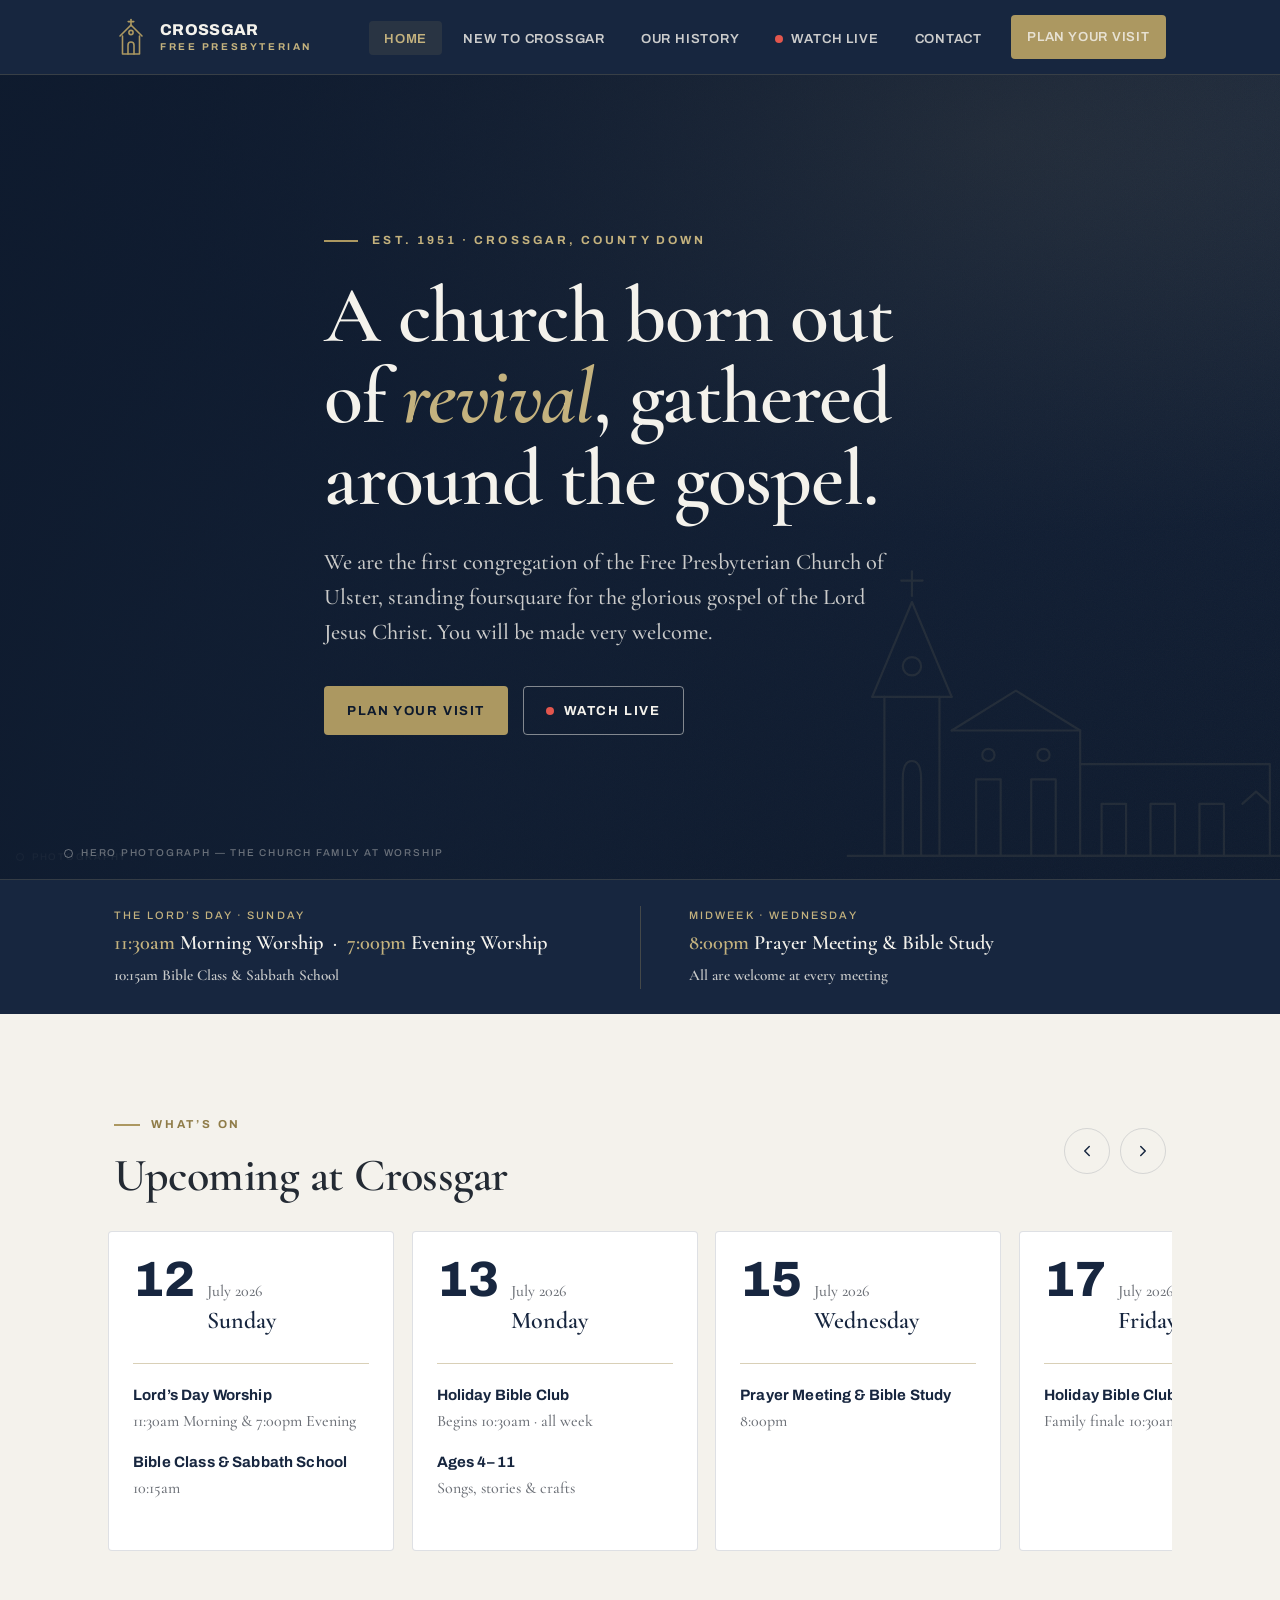
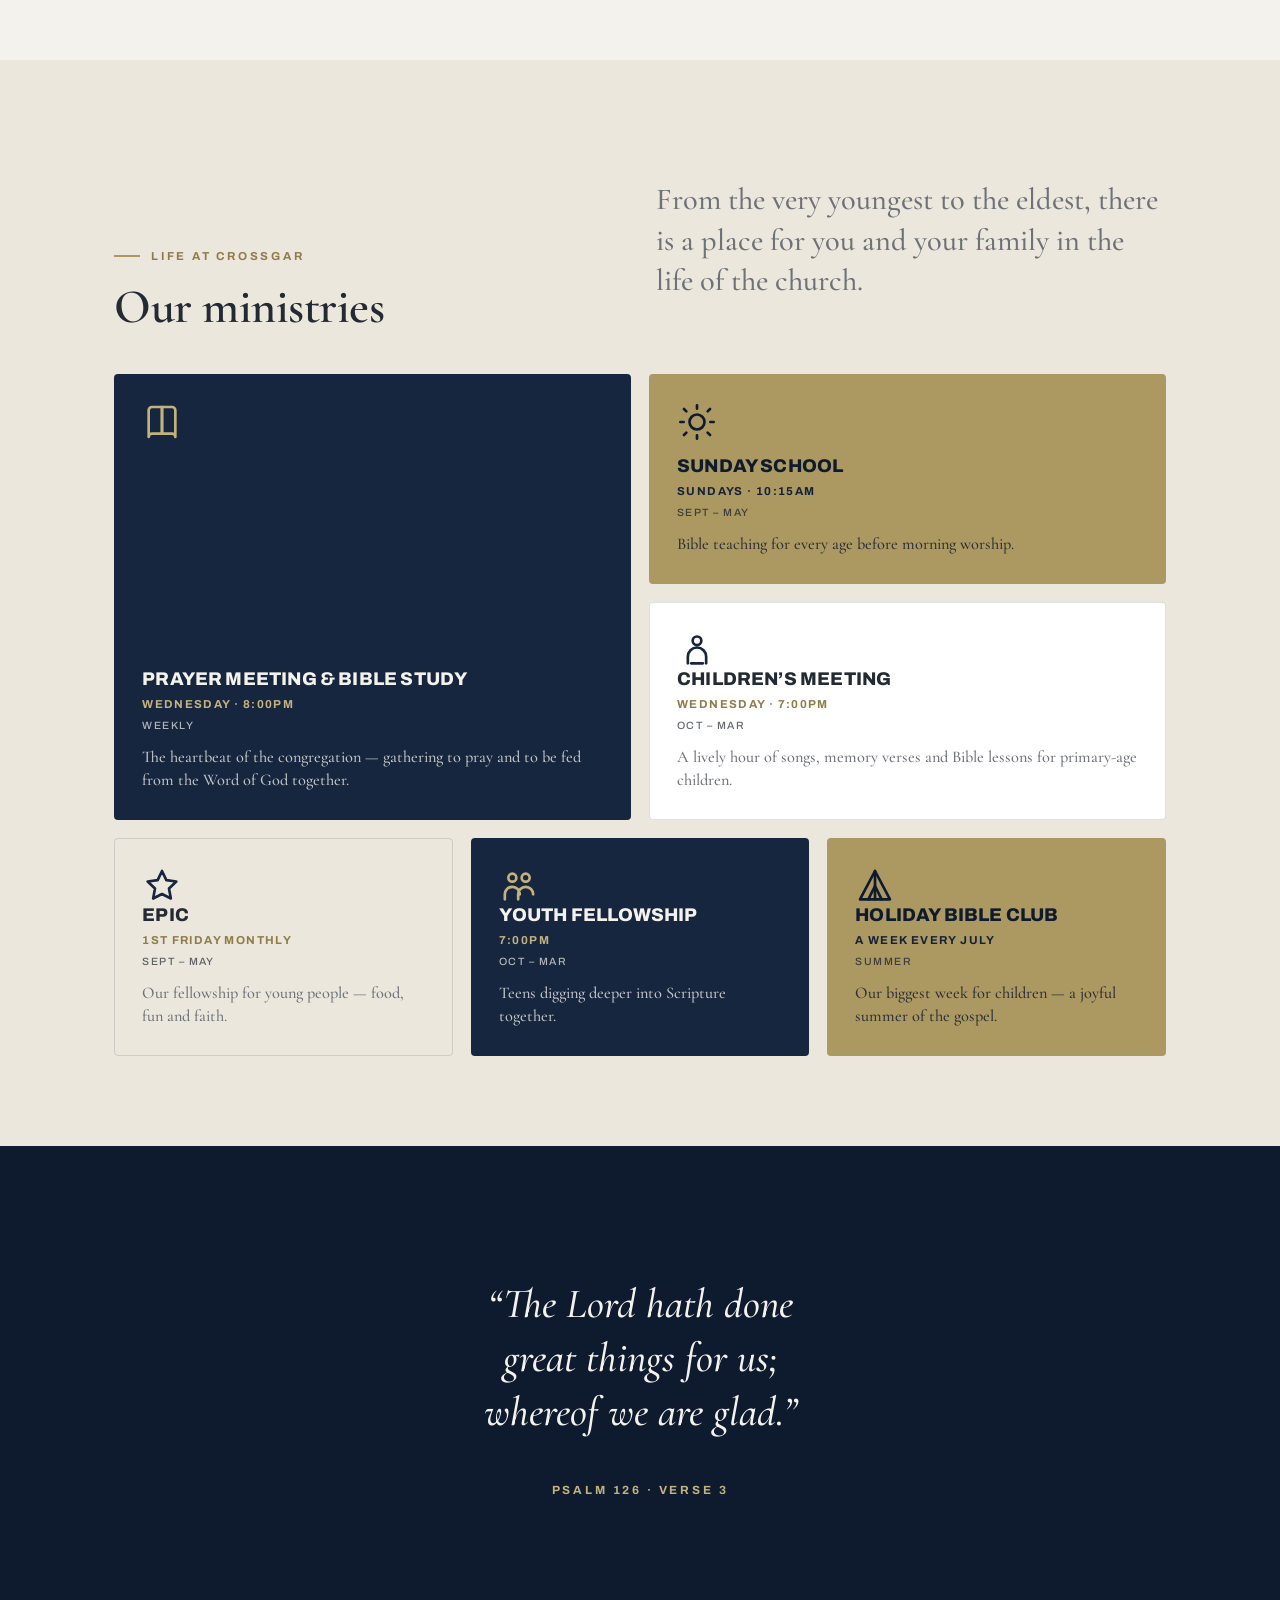
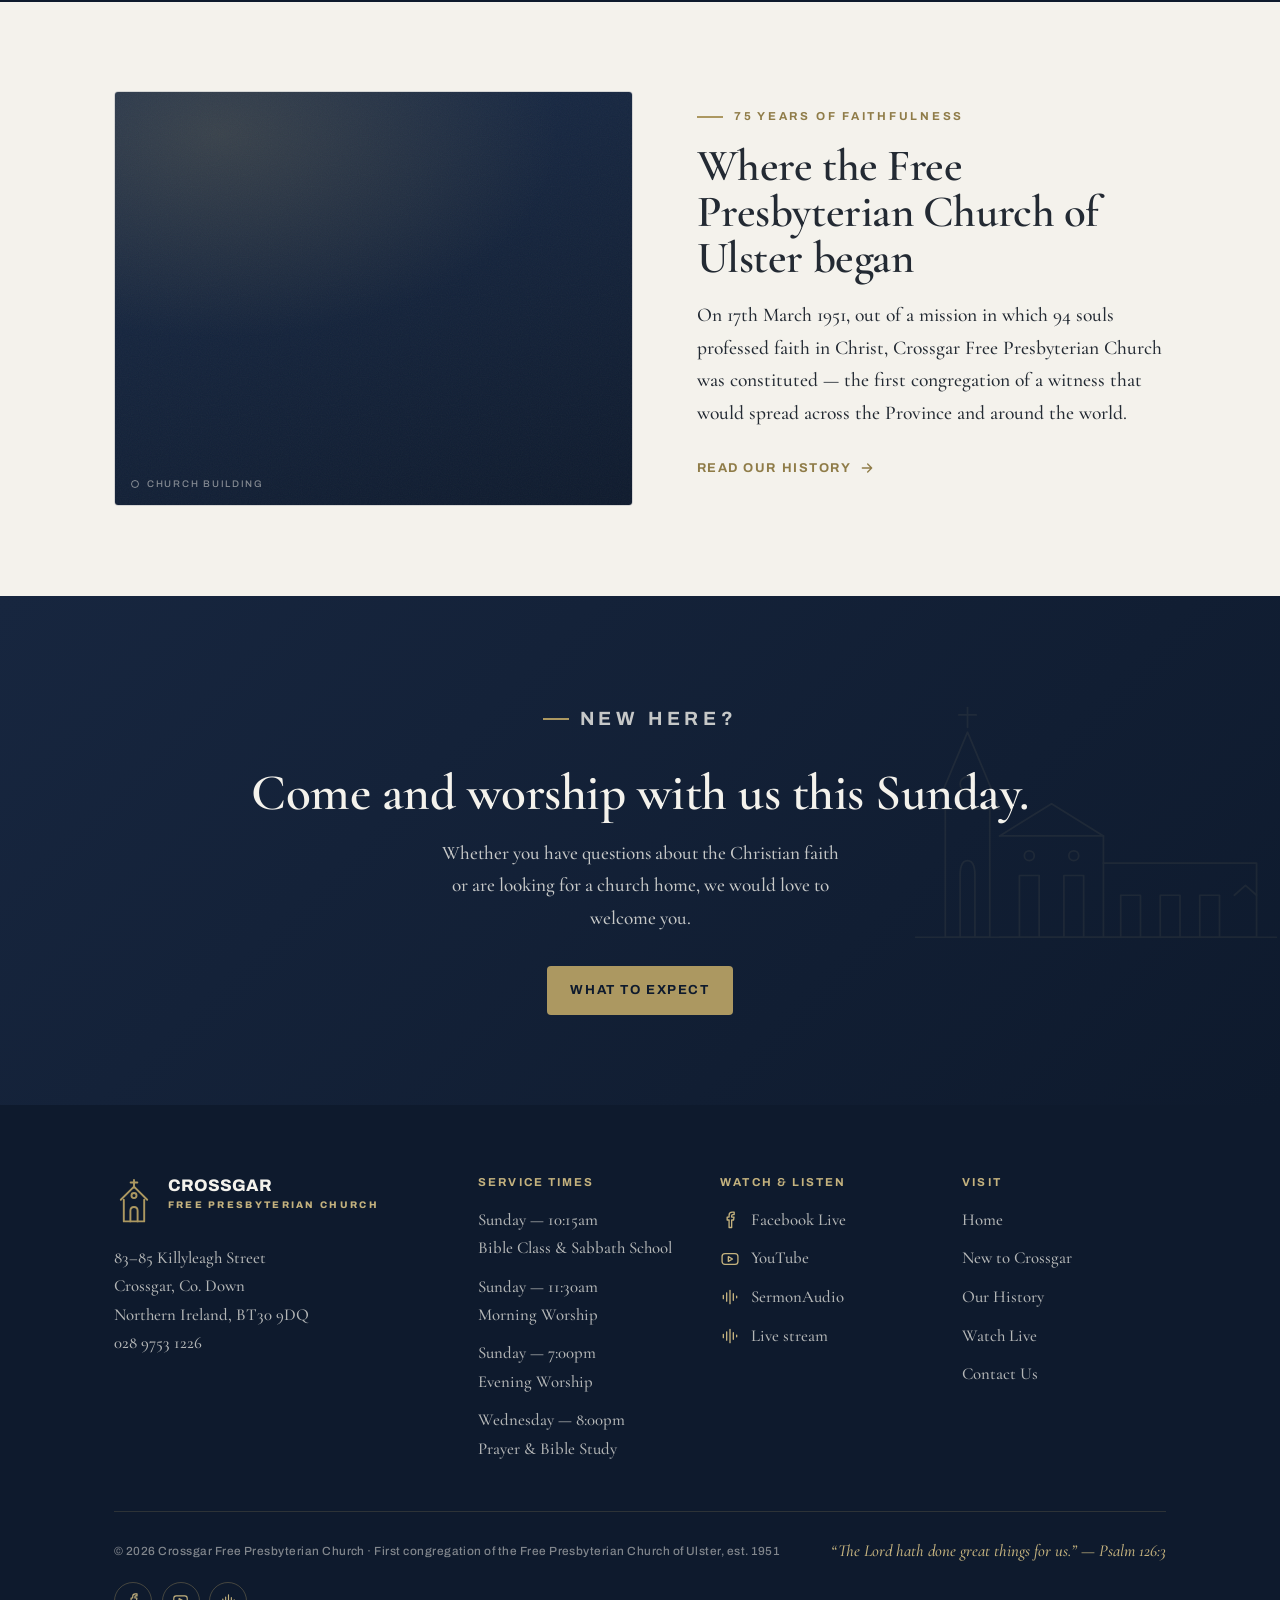
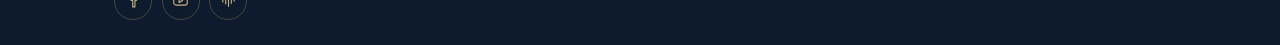
==== index.html @ 4e1285c4 "Add files via upload" ====
<!DOCTYPE html>
<html lang="en">
<head>
<meta charset="utf-8">
<meta name="viewport" content="width=device-width, initial-scale=1">
<title>Crossgar Free Presbyterian Church | Est. 1951</title>
<meta name="description" content="Crossgar Free Presbyterian Church — the first congregation of the Free Presbyterian Church of Ulster. Sunday worship 11:30am & 7:00pm. All welcome.">
<link rel="preconnect" href="https://fonts.googleapis.com">
<link rel="preconnect" href="https://fonts.gstatic.com" crossorigin>
<link rel="stylesheet" href="css/styles.css">
</head>
<body data-page="home"><header class="site-head">
<div class="wrap nav">
  <a class="brand" href="index.html" aria-label="Crossgar Free Presbyterian Church — home">
    <svg class="brand__mark" viewBox="0 0 32 40" fill="none" stroke="#ac9861" stroke-width="1.6" stroke-linecap="round" stroke-linejoin="round" aria-hidden="true">
<line x1="16" y1="2.5" x2="16" y2="9"/><line x1="13.2" y1="4.6" x2="18.8" y2="4.6"/>
<path d="M5 19 L16 8 L27 19"/><path d="M7.5 19 V37 H24.5 V19"/>
<circle cx="16" cy="15.5" r="2.1"/>
<path d="M13 37 V28.2 Q13 25 16 25 Q19 25 19 28.2 V37"/>
</svg>
    <span class="brand__name">Crossgar<span>Free Presbyterian</span></span>
  </a>
  <nav aria-label="Primary">
    <ul class="nav__links" id="nav-links">
      <li><a href="index.html" aria-current="page">Home</a></li><li><a href="new-to-crossgar.html">New to Crossgar</a></li><li><a href="history.html">Our History</a></li><li><a href="live.html"><span class="nav__live"><span class="live-dot"></span>Watch Live</span></a></li><li><a href="contact.html">Contact</a></li>
      <li class="nav__cta"><a class="btn btn--gold" href="new-to-crossgar.html">Plan your visit</a></li>
    </ul>
  </nav>
  <button class="nav__toggle" aria-label="Menu" aria-expanded="false" aria-controls="nav-links">
    <span></span><span></span><span></span>
  </button>
</div>
</header>
<section class="hero">
  <div class="hero__media"><div class="photo-slot"></div><div class="slot-tag">Photography</div></div>
  <div class="hero__overlay"></div>
  <div class="hero__watermark"><svg viewBox="0 0 340 250" fill="none" stroke="#c4b27e" stroke-width="1.4" stroke-linecap="round" stroke-linejoin="round" aria-hidden="true">
<line x1="66" y1="14" x2="66" y2="30"/><line x1="59" y1="20" x2="73" y2="20"/>
<path d="M40 96 L66 34 L92 96"/>
<path d="M48 96 V200 H84 V96"/>
<path d="M40 96 H92"/>
<path d="M60 200 V150 Q60 138 66 138 Q72 138 72 150 V200"/>
<circle cx="66" cy="76" r="6"/>
<path d="M92 118 H176 V200 H92"/>
<path d="M92 118 L134 92 L176 118"/>
<path d="M108 200 V150 H124 V200"/><path d="M144 200 V150 H160 V200"/>
<circle cx="116" cy="134" r="4"/><circle cx="152" cy="134" r="4"/>
<path d="M176 140 H300 V200 H176"/>
<path d="M190 200 V166 H206 V200"/><path d="M222 200 V166 H238 V200"/>
<path d="M254 200 V166 H270 V200"/>
<path d="M282 166 L291 158 L300 166"/>
<line x1="24" y1="200" x2="316" y2="200"/>
</svg></div>
  <div class="wrap hero__inner">
    <p class="hero__est">Est. 1951 &middot; Crossgar, County Down</p>
    <h1>A church born out of <em>revival</em>, gathered around the gospel.</h1>
    <p class="hero__sub">We are the first congregation of the Free Presbyterian Church of Ulster, standing foursquare for the glorious gospel of the Lord Jesus Christ. You will be made very welcome.</p>
    <div class="hero__actions">
      <a class="btn btn--gold" href="new-to-crossgar.html">Plan your visit</a>
      <a class="btn btn--ghost" href="live.html"><span class="nav__live"><span class="live-dot"></span></span> Watch live</a>
    </div>
  </div>
  <div class="hero__slotTag">Hero photograph &mdash; the church family at worship</div>
</section>

<section class="services-strip">
  <div class="wrap">
    <div class="services-strip__grid">
      <div class="svc">
        <span class="svc__label">The Lord&rsquo;s Day &middot; Sunday</span>
        <span class="svc__times"><b>11:30am</b> Morning Worship &nbsp;&middot;&nbsp; <b>7:00pm</b> Evening Worship</span>
        <span class="svc__times" style="font-size:.95rem;opacity:.8">10:15am Bible Class &amp; Sabbath School</span>
      </div>
      <div class="svc-divider"></div>
      <div class="svc">
        <span class="svc__label">Midweek &middot; Wednesday</span>
        <span class="svc__times"><b>8:00pm</b> Prayer Meeting &amp; Bible Study</span>
        <span class="svc__times" style="font-size:.95rem;opacity:.8">All are welcome at every meeting</span>
      </div>
    </div>
  </div>
</section>

<section class="section calendar">
  <div class="wrap">
    <div class="cal__head">
      <div>
        <p class="eyebrow">What&rsquo;s on</p>
        <h2 class="cal__title">Upcoming at Crossgar</h2>
      </div>
      <div class="cal__nav">
        <button class="cal__btn" data-cal="prev" aria-label="Previous events"><svg width="18" height="18" viewBox="0 0 24 24" fill="none" stroke="currentColor" stroke-width="2" stroke-linecap="round" stroke-linejoin="round"><path d="M15 18l-6-6 6-6"/></svg></button>
        <button class="cal__btn" data-cal="next" aria-label="More events"><svg width="18" height="18" viewBox="0 0 24 24" fill="none" stroke="currentColor" stroke-width="2" stroke-linecap="round" stroke-linejoin="round"><path d="M9 18l6-6-6-6"/></svg></button>
      </div>
    </div>
    <div class="cal__rail"><article class="cal-card">
      <div class="cal-card__date"><span class="cal-card__num">12</span>
        <span class="cal-card__my"><span class="cal-card__month">July 2026</span><br><span class="cal-card__day">Sunday</span></span></div>
      <div class="cal-card__rule"></div><div class="cal-ev"><div class="cal-ev__t">Lord&rsquo;s Day Worship</div><div class="cal-ev__d">11:30am Morning &amp; 7:00pm Evening</div></div><div class="cal-ev"><div class="cal-ev__t">Bible Class &amp; Sabbath School</div><div class="cal-ev__d">10:15am</div></div></article><article class="cal-card">
      <div class="cal-card__date"><span class="cal-card__num">13</span>
        <span class="cal-card__my"><span class="cal-card__month">July 2026</span><br><span class="cal-card__day">Monday</span></span></div>
      <div class="cal-card__rule"></div><div class="cal-ev"><div class="cal-ev__t">Holiday Bible Club</div><div class="cal-ev__d">Begins 10:30am &middot; all week</div></div><div class="cal-ev"><div class="cal-ev__t">Ages 4&ndash;11</div><div class="cal-ev__d">Songs, stories &amp; crafts</div></div></article><article class="cal-card">
      <div class="cal-card__date"><span class="cal-card__num">15</span>
        <span class="cal-card__my"><span class="cal-card__month">July 2026</span><br><span class="cal-card__day">Wednesday</span></span></div>
      <div class="cal-card__rule"></div><div class="cal-ev"><div class="cal-ev__t">Prayer Meeting &amp; Bible Study</div><div class="cal-ev__d">8:00pm</div></div></article><article class="cal-card">
      <div class="cal-card__date"><span class="cal-card__num">17</span>
        <span class="cal-card__my"><span class="cal-card__month">July 2026</span><br><span class="cal-card__day">Friday</span></span></div>
      <div class="cal-card__rule"></div><div class="cal-ev"><div class="cal-ev__t">Holiday Bible Club</div><div class="cal-ev__d">Family finale 10:30am</div></div></article><article class="cal-card">
      <div class="cal-card__date"><span class="cal-card__num">19</span>
        <span class="cal-card__my"><span class="cal-card__month">July 2026</span><br><span class="cal-card__day">Sunday</span></span></div>
      <div class="cal-card__rule"></div><div class="cal-ev"><div class="cal-ev__t">Lord&rsquo;s Day Worship</div><div class="cal-ev__d">11:30am Morning &amp; 7:00pm Evening</div></div><div class="cal-ev"><div class="cal-ev__t">Guest Preacher</div><div class="cal-ev__d">Evening service</div></div></article><article class="cal-card">
      <div class="cal-card__date"><span class="cal-card__num">22</span>
        <span class="cal-card__my"><span class="cal-card__month">July 2026</span><br><span class="cal-card__day">Wednesday</span></span></div>
      <div class="cal-card__rule"></div><div class="cal-ev"><div class="cal-ev__t">Prayer Meeting &amp; Bible Study</div><div class="cal-ev__d">8:00pm</div></div></article></div>
  </div>
</section>

<section class="section" style="background:var(--paper-2)">
  <div class="wrap">
    <div class="sec-head">
      <div>
        <p class="eyebrow">Life at Crossgar</p>
        <h2>Our ministries</h2>
      </div>
      <p class="serif-lead" style="max-width:34ch;color:var(--muted)">From the very youngest to the eldest, there is a place for you and your family in the life of the church.</p>
    </div>
    <div class="bento"><article class="tile sp3 row2 tile--navy reveal">
      <svg class="tile__ico" viewBox="0 0 24 24" fill="none" stroke="#ac9861" stroke-width="1.6" stroke-linecap="round" stroke-linejoin="round" aria-hidden="true"><path d="M4 5a2 2 0 0 1 2-2h6v16H6a2 2 0 0 0-2 2z"/><path d="M20 5a2 2 0 0 0-2-2h-6v16h6a2 2 0 0 1 2 2z"/></svg>
      <div class="tile__body">
        <h3>Prayer Meeting &amp; Bible Study</h3>
        <div class="tile__meta">Wednesday &middot; 8:00pm</div><div class="tile__season">Weekly</div>
        <p>The heartbeat of the congregation &mdash; gathering to pray and to be fed from the Word of God together.</p>
      </div></article><article class="tile sp3 tile--gold reveal">
      <svg class="tile__ico" viewBox="0 0 24 24" fill="none" stroke="#ac9861" stroke-width="1.6" stroke-linecap="round" stroke-linejoin="round" aria-hidden="true"><circle cx="12" cy="12" r="4.5"/><path d="M12 2v2M12 20v2M4.2 4.2l1.4 1.4M18.4 18.4l1.4 1.4M2 12h2M20 12h2M4.2 19.8l1.4-1.4M18.4 5.6l1.4-1.4"/></svg>
      <div class="tile__body">
        <h3>Sunday School</h3>
        <div class="tile__meta">Sundays &middot; 10:15am</div><div class="tile__season">Sept &ndash; May</div>
        <p>Bible teaching for every age before morning worship.</p>
      </div></article><article class="tile sp3 tile--paper reveal">
      <svg class="tile__ico" viewBox="0 0 24 24" fill="none" stroke="#ac9861" stroke-width="1.6" stroke-linecap="round" stroke-linejoin="round" aria-hidden="true"><circle cx="12" cy="6.5" r="2.6"/><path d="M6.5 20v-4a5.5 5.5 0 0 1 11 0v4"/><path d="M8.5 20h7"/></svg>
      <div class="tile__body">
        <h3>Children&rsquo;s Meeting</h3>
        <div class="tile__meta">Wednesday &middot; 7:00pm</div><div class="tile__season">Oct &ndash; Mar</div>
        <p>A lively hour of songs, memory verses and Bible lessons for primary-age children.</p>
      </div></article><article class="tile sp2 tile--outline reveal">
      <svg class="tile__ico" viewBox="0 0 24 24" fill="none" stroke="#ac9861" stroke-width="1.6" stroke-linecap="round" stroke-linejoin="round" aria-hidden="true"><path d="M12 3l2.6 5.5 6 .8-4.4 4.2 1.1 6L12 16.8 6.7 19.5l1.1-6L3.4 9.3l6-.8z"/></svg>
      <div class="tile__body">
        <h3>EPIC</h3>
        <div class="tile__meta">1st Friday monthly</div><div class="tile__season">Sept &ndash; May</div>
        <p>Our fellowship for young people &mdash; food, fun and faith.</p>
      </div></article><article class="tile sp2 tile--navy reveal">
      <svg class="tile__ico" viewBox="0 0 24 24" fill="none" stroke="#ac9861" stroke-width="1.6" stroke-linecap="round" stroke-linejoin="round" aria-hidden="true"><circle cx="8" cy="7" r="2.4"/><circle cx="16" cy="7" r="2.4"/><path d="M3.5 20v-3a4.5 4.5 0 0 1 9 0M11.5 20v-3a4.5 4.5 0 0 1 9 0"/></svg>
      <div class="tile__body">
        <h3>Youth Fellowship</h3>
        <div class="tile__meta">7:00pm</div><div class="tile__season">Oct &ndash; Mar</div>
        <p>Teens digging deeper into Scripture together.</p>
      </div></article><article class="tile sp2 tile--gold reveal">
      <svg class="tile__ico" viewBox="0 0 24 24" fill="none" stroke="#ac9861" stroke-width="1.6" stroke-linecap="round" stroke-linejoin="round" aria-hidden="true"><path d="M12 3 3 20h18z"/><path d="M12 3v17"/><path d="M12 12l4 8M12 12l-4 8"/></svg>
      <div class="tile__body">
        <h3>Holiday Bible Club</h3>
        <div class="tile__meta">A week every July</div><div class="tile__season">Summer</div>
        <p>Our biggest week for children &mdash; a joyful summer of the gospel.</p>
      </div></article></div>
  </div>
</section>

<section class="section scripture">
  <div class="wrap">
    <p class="scripture__q">&ldquo;The Lord hath done great things for us; whereof we are glad.&rdquo;</p>
    <p class="scripture__ref">Psalm 126 &middot; verse 3</p>
  </div>
</section>

<section class="section split-band">
  <div class="wrap split">
    <div class="split__media"><div class="photo-slot"></div><div class="slot-tag">Church building</div></div>
    <div>
      <p class="eyebrow">75 years of faithfulness</p>
      <h2 style="font-family:var(--font-body);font-weight:600;font-size:clamp(1.9rem,3.6vw,2.8rem);letter-spacing:-.01em">Where the Free Presbyterian Church of Ulster began</h2>
      <p style="margin-top:1.1rem;color:var(--ink)">On 17th March 1951, out of a mission in which 94 souls professed faith in Christ, Crossgar Free Presbyterian Church was constituted &mdash; the first congregation of a witness that would spread across the Province and around the world.</p>
      <p><a class="link-more" href="history.html">Read our history <svg width="16" height="16" viewBox="0 0 24 24" fill="none" stroke="currentColor" stroke-width="2" stroke-linecap="round" stroke-linejoin="round"><path d="M5 12h14M13 6l6 6-6 6"/></svg></a></p>
    </div>
  </div>
</section>

<section class="section cta-band">
  <div class="cta-band__wm"><svg viewBox="0 0 340 250" fill="none" stroke="#c4b27e" stroke-width="1.4" stroke-linecap="round" stroke-linejoin="round" aria-hidden="true">
<line x1="66" y1="14" x2="66" y2="30"/><line x1="59" y1="20" x2="73" y2="20"/>
<path d="M40 96 L66 34 L92 96"/>
<path d="M48 96 V200 H84 V96"/>
<path d="M40 96 H92"/>
<path d="M60 200 V150 Q60 138 66 138 Q72 138 72 150 V200"/>
<circle cx="66" cy="76" r="6"/>
<path d="M92 118 H176 V200 H92"/>
<path d="M92 118 L134 92 L176 118"/>
<path d="M108 200 V150 H124 V200"/><path d="M144 200 V150 H160 V200"/>
<circle cx="116" cy="134" r="4"/><circle cx="152" cy="134" r="4"/>
<path d="M176 140 H300 V200 H176"/>
<path d="M190 200 V166 H206 V200"/><path d="M222 200 V166 H238 V200"/>
<path d="M254 200 V166 H270 V200"/>
<path d="M282 166 L291 158 L300 166"/>
<line x1="24" y1="200" x2="316" y2="200"/>
</svg></div>
  <div class="wrap">
    <p class="eyebrow eyebrow--onDark" style="justify-content:center">New here?</p>
    <h2>Come and worship with us this Sunday.</h2>
    <p>Whether you have questions about the Christian faith or are looking for a church home, we would love to welcome you.</p>
    <a class="btn btn--gold" href="new-to-crossgar.html">What to expect</a>
  </div>
</section>
<footer class="foot">
<div class="wrap">
  <div class="foot__grid">
    <div class="foot__col">
      <div class="foot__brand">
        <svg class="brand__mark" viewBox="0 0 32 40" fill="none" stroke="#ac9861" stroke-width="1.6" stroke-linecap="round" stroke-linejoin="round" aria-hidden="true">
<line x1="16" y1="2.5" x2="16" y2="9"/><line x1="13.2" y1="4.6" x2="18.8" y2="4.6"/>
<path d="M5 19 L16 8 L27 19"/><path d="M7.5 19 V37 H24.5 V19"/>
<circle cx="16" cy="15.5" r="2.1"/>
<path d="M13 37 V28.2 Q13 25 16 25 Q19 25 19 28.2 V37"/>
</svg>
        <div class="foot__brandName">Crossgar<span>Free Presbyterian Church</span></div>
      </div>
      <address>
        83&ndash;85 Killyleagh Street<br>
        Crossgar, Co. Down<br>
        Northern Ireland, BT30 9DQ<br>
        <a href="tel:+442897531226">028 9753 1226</a>
      </address>
    </div>
    <div class="foot__col">
      <h4>Service Times</h4>
      <ul>
        <li>Sunday &mdash; 10:15am<br>Bible Class &amp; Sabbath School</li>
        <li>Sunday &mdash; 11:30am<br>Morning Worship</li>
        <li>Sunday &mdash; 7:00pm<br>Evening Worship</li>
        <li>Wednesday &mdash; 8:00pm<br>Prayer &amp; Bible Study</li>
      </ul>
    </div>
    <div class="foot__col foot__watch">
      <h4>Watch &amp; Listen</h4>
      <ul>
        <li><a href="https://facebook.com/crossgarfree" target="_blank" rel="noopener"><svg class="foot-ic" viewBox="0 0 24 24" fill="none" stroke="#ac9861" stroke-width="1.6" stroke-linecap="round" stroke-linejoin="round" aria-hidden="true"><path d="M14 8.5V6.8c0-.8.4-1.3 1.4-1.3H17V2.6h-2.4c-2.5 0-3.7 1.4-3.7 3.7v2.2H8.6V12h2.3v9h3.1v-9h2.3l.5-3.5z"/></svg> Facebook Live</a></li>
        <li><a href="https://youtube.com/@crossgarfree" target="_blank" rel="noopener"><svg class="foot-ic" viewBox="0 0 24 24" fill="none" stroke="#ac9861" stroke-width="1.6" stroke-linecap="round" stroke-linejoin="round" aria-hidden="true"><rect x="2.5" y="5.5" width="19" height="13" rx="3.5"/><path d="M10 9.2l5 2.8-5 2.8z"/></svg> YouTube</a></li>
        <li><a href="https://www.sermonaudio.com/broadcasters/crossgar/" target="_blank" rel="noopener"><svg class="foot-ic" viewBox="0 0 24 24" fill="none" stroke="#ac9861" stroke-width="1.6" stroke-linecap="round" stroke-linejoin="round" aria-hidden="true"><path d="M4 10v4M8 7v10M12 4v16M16 8v8M20 11v2"/></svg> SermonAudio</a></li>
        <li><a href="live.html"><svg class="foot-ic" viewBox="0 0 24 24" fill="none" stroke="#ac9861" stroke-width="1.6" stroke-linecap="round" stroke-linejoin="round" aria-hidden="true"><path d="M4 10v4M8 7v10M12 4v16M16 8v8M20 11v2"/></svg> Live stream</a></li>
      </ul>
    </div>
    <div class="foot__col">
      <h4>Visit</h4>
      <ul>
        <li><a href="index.html">Home</a></li>
        <li><a href="new-to-crossgar.html">New to Crossgar</a></li>
        <li><a href="history.html">Our History</a></li>
        <li><a href="live.html">Watch Live</a></li>
        <li><a href="contact.html">Contact Us</a></li>
      </ul>
    </div>
  </div>
  <div class="foot__bar">
    <small>&copy; 2026 Crossgar Free Presbyterian Church &middot; First congregation of the Free Presbyterian Church of Ulster, est. 1951</small>
    <span class="foot__verse">&ldquo;The Lord hath done great things for us.&rdquo; &mdash; Psalm 126:3</span>
    <div class="socials">
      <a href="https://facebook.com/crossgarfree" target="_blank" rel="noopener" aria-label="Facebook"><svg class="soc-ic" viewBox="0 0 24 24" fill="none" stroke="#ac9861" stroke-width="1.6" stroke-linecap="round" stroke-linejoin="round" aria-hidden="true"><path d="M14 8.5V6.8c0-.8.4-1.3 1.4-1.3H17V2.6h-2.4c-2.5 0-3.7 1.4-3.7 3.7v2.2H8.6V12h2.3v9h3.1v-9h2.3l.5-3.5z"/></svg></a>
      <a href="https://youtube.com/@crossgarfree" target="_blank" rel="noopener" aria-label="YouTube"><svg class="soc-ic" viewBox="0 0 24 24" fill="none" stroke="#ac9861" stroke-width="1.6" stroke-linecap="round" stroke-linejoin="round" aria-hidden="true"><rect x="2.5" y="5.5" width="19" height="13" rx="3.5"/><path d="M10 9.2l5 2.8-5 2.8z"/></svg></a>
      <a href="https://www.sermonaudio.com/broadcasters/crossgar/" target="_blank" rel="noopener" aria-label="SermonAudio"><svg class="soc-ic" viewBox="0 0 24 24" fill="none" stroke="#ac9861" stroke-width="1.6" stroke-linecap="round" stroke-linejoin="round" aria-hidden="true"><path d="M4 10v4M8 7v10M12 4v16M16 8v8M20 11v2"/></svg></a>
    </div>
  </div>
</div>
</footer>
<script src="js/main.js"></script>
</body>
</html>
---- css/styles.css ----
/* =====================================================================
   Crossgar Free Presbyterian Church
   Style tile derived from the 75th Anniversary invite.
   Headings: Americane (fallback Archivo) · Body: Orpheus (fallback Cormorant)
   ===================================================================== */

@import url('https://fonts.googleapis.com/css2?family=Archivo:ital,wght@0,300..900;1,400..700&family=Cormorant+Garamond:ital,wght@0,400;0,500;0,600;0,700;1,400;1,500;1,600&display=swap');

/* ---------------------------------------------------------------------
   LICENSED FONTS — Americane (headings) + Orpheus (body).
   These are commercial fonts, so we can't bundle them here. When you have
   the licensed web-font files, drop them in /assets/fonts and uncomment.
   Until then the site falls back to Archivo (for Americane) and
   Cormorant Garamond (for Orpheus), which are close matches.

   @font-face{ font-family:'Americane'; font-weight:700 800;
     src:url('../assets/fonts/Americane-Bold.woff2') format('woff2'); font-display:swap; }
   @font-face{ font-family:'Orpheus'; font-weight:400 500;
     src:url('../assets/fonts/Orpheus-Regular.woff2') format('woff2'); font-display:swap; }
   @font-face{ font-family:'Orpheus'; font-weight:400 600; font-style:italic;
     src:url('../assets/fonts/Orpheus-Italic.woff2') format('woff2'); font-display:swap; }
--------------------------------------------------------------------- */

:root{
  /* palette — sampled from the anniversary invite */
  --navy:      #17263f;
  --navy-900:  #0e1a2d;
  --navy-800:  #13223a;
  --navy-700:  #223a5c;
  --gold:      #ac9861;
  --gold-soft: #c4b27e;
  --gold-deep: #8f7c48;
  --paper:     #f4f2ec;
  --paper-2:   #ece7dc;
  --ink:       #232a33;
  --muted:     #6d7178;
  --line:      rgba(23,38,63,.14);
  --line-gold: rgba(172,152,97,.45);
  --white:     #ffffff;

  /* type roles */
  --font-head: 'Americane','Archivo','Arial Black',sans-serif;
  --font-body: 'Orpheus','Cormorant Garamond',Georgia,'Times New Roman',serif;
  --font-ui:   'Archivo','Helvetica Neue',Arial,sans-serif;

  --wrap: 1180px;
  --gutter: clamp(1.25rem, 5vw, 4rem);
  --radius: 4px;
  --ease: cubic-bezier(.22,.61,.36,1);
}

*,*::before,*::after{box-sizing:border-box;}
html{scroll-behavior:smooth;-webkit-text-size-adjust:100%;}
@media (prefers-reduced-motion: reduce){
  html{scroll-behavior:auto;}
  *,*::before,*::after{animation-duration:.001ms!important;transition-duration:.001ms!important;}
}

body{
  margin:0;
  background:var(--paper);
  color:var(--ink);
  font-family:var(--font-body);
  font-size:1.22rem;
  line-height:1.68;
  font-weight:500;
  -webkit-font-smoothing:antialiased;
  text-rendering:optimizeLegibility;
}

img{max-width:100%;display:block;}
a{color:inherit;text-decoration:none;}
h1,h2,h3,h4{font-family:var(--font-head);font-weight:800;line-height:1.02;margin:0;letter-spacing:-.01em;}

/* ---- reusable atoms -------------------------------------------------- */
.wrap{max-width:var(--wrap);margin-inline:auto;padding-inline:var(--gutter);}
.section{padding-block:clamp(3.5rem,7vw,6.5rem);}
.section--tight{padding-block:clamp(2.5rem,5vw,4rem);}

.eyebrow{
  font-family:var(--font-ui);
  font-size:.72rem;
  font-weight:700;
  letter-spacing:.24em;
  text-transform:uppercase;
  color:var(--gold-deep);
  display:inline-flex;
  align-items:center;
  gap:.7rem;
  margin:0 0 1.1rem;
}
.eyebrow::before{content:"";width:26px;height:2px;background:var(--gold);display:inline-block;}
.eyebrow--onDark{color:var(--gold-soft);}

.h-shout{font-size:clamp(2rem,4.6vw,3.5rem);text-transform:uppercase;letter-spacing:.005em;}
.serif-lead{font-family:var(--font-body);font-weight:500;font-size:clamp(1.35rem,2.4vw,1.9rem);line-height:1.34;}

.btn{
  font-family:var(--font-ui);
  font-weight:700;
  font-size:.82rem;
  letter-spacing:.12em;
  text-transform:uppercase;
  padding:.95em 1.7em;
  border-radius:var(--radius);
  display:inline-flex;align-items:center;gap:.6rem;
  border:1.5px solid transparent;
  cursor:pointer;
  transition:transform .25s var(--ease), background .25s var(--ease), color .25s var(--ease), border-color .25s var(--ease);
}
.btn:hover{transform:translateY(-2px);}
.btn--gold{background:var(--gold);color:var(--navy-900);}
.btn--gold:hover{background:var(--gold-soft);}
.btn--ghost{background:transparent;border-color:rgba(244,242,236,.5);color:var(--paper);}
.btn--ghost:hover{border-color:var(--gold);color:var(--gold-soft);}
.btn--navy{background:var(--navy);color:var(--paper);}
.btn--navy:hover{background:var(--navy-700);}

.link-more{
  font-family:var(--font-ui);font-weight:700;font-size:.8rem;letter-spacing:.12em;text-transform:uppercase;
  color:var(--gold-deep);display:inline-flex;align-items:center;gap:.5rem;
}
.link-more svg{transition:transform .25s var(--ease);}
.link-more:hover svg{transform:translateX(4px);}

/* =====================================================================
   HEADER / NAV
   ===================================================================== */
.site-head{
  position:sticky;top:0;z-index:60;
  background:var(--navy);
  border-bottom:1px solid rgba(172,152,97,.22);
}
.nav{display:flex;align-items:center;justify-content:space-between;height:74px;}
.brand{display:flex;align-items:center;gap:.75rem;color:var(--paper);}
.brand__mark{width:34px;height:40px;flex:none;}
.brand__mark path,.brand__mark line,.brand__mark rect,.brand__mark polyline{stroke:var(--gold);}
.brand__name{font-family:var(--font-head);font-weight:800;font-size:.98rem;line-height:1;letter-spacing:.02em;text-transform:uppercase;}
.brand__name span{display:block;font-size:.62rem;letter-spacing:.26em;color:var(--gold-soft);font-weight:700;margin-top:.28rem;}

.nav__links{display:flex;align-items:center;gap:.35rem;list-style:none;margin:0;padding:0;}
.nav__links a{
  font-family:var(--font-ui);font-weight:600;font-size:.82rem;letter-spacing:.06em;text-transform:uppercase;
  color:rgba(244,242,236,.82);
  padding:.6rem .95rem;border-radius:var(--radius);
  transition:color .2s var(--ease), background .2s var(--ease);
}
.nav__links a:hover,.nav__links a[aria-current="page"]{color:var(--gold-soft);}
.nav__links a[aria-current="page"]{background:rgba(172,152,97,.12);}
.nav__cta{margin-left:.5rem;}
.nav__live{display:inline-flex;align-items:center;gap:.45rem;}
.live-dot{width:8px;height:8px;border-radius:50%;background:#e2564d;box-shadow:0 0 0 0 rgba(226,86,77,.6);animation:pulse 2s infinite;}
@keyframes pulse{0%{box-shadow:0 0 0 0 rgba(226,86,77,.55);}70%{box-shadow:0 0 0 7px rgba(226,86,77,0);}100%{box-shadow:0 0 0 0 rgba(226,86,77,0);}}

.nav__toggle{display:none;background:none;border:0;cursor:pointer;padding:.4rem;}
.nav__toggle span{display:block;width:26px;height:2px;background:var(--paper);margin:5px 0;transition:.3s var(--ease);}

/* =====================================================================
   HERO
   ===================================================================== */
.hero{
  position:relative;
  background:var(--navy-900);
  color:var(--paper);
  overflow:hidden;
  isolation:isolate;
}
.hero__media{position:absolute;inset:0;z-index:-2;}
.photo-slot{
  position:relative;width:100%;height:100%;
  background:
    radial-gradient(120% 90% at 78% 8%, rgba(172,152,97,.20), transparent 55%),
    radial-gradient(100% 120% at 0% 100%, rgba(34,58,92,.55), transparent 60%),
    linear-gradient(155deg,#12203a 0%, #17263f 45%, #0e1a2d 100%);
}
.photo-slot::after{ /* subtle grain */
  content:"";position:absolute;inset:0;opacity:.05;pointer-events:none;
  background-image:url("data:image/svg+xml,%3Csvg xmlns='http://www.w3.org/2000/svg' width='120' height='120'%3E%3Cfilter id='n'%3E%3CfeTurbulence type='fractalNoise' baseFrequency='.9' numOctaves='2'/%3E%3C/filter%3E%3Crect width='100%25' height='100%25' filter='url(%23n)'/%3E%3C/svg%3E");
}
.hero__overlay{position:absolute;inset:0;z-index:-1;background:linear-gradient(90deg, rgba(14,26,45,.92) 0%, rgba(14,26,45,.72) 42%, rgba(14,26,45,.35) 100%);}
.hero__watermark{position:absolute;right:-4%;bottom:-8%;width:min(46%,520px);opacity:.10;z-index:-1;}
.hero__watermark path,.hero__watermark line,.hero__watermark rect,.hero__watermark polyline{stroke:var(--gold-soft);}

.hero__inner{padding-block:clamp(5rem,12vw,9rem);max-width:760px;}
.hero__est{font-family:var(--font-ui);font-weight:700;font-size:.74rem;letter-spacing:.26em;text-transform:uppercase;color:var(--gold-soft);margin-bottom:1.5rem;display:flex;gap:.9rem;align-items:center;}
.hero__est::before{content:"";width:34px;height:2px;background:var(--gold);}
.hero h1{font-family:var(--font-body);font-weight:600;text-transform:none;font-size:clamp(2.7rem,6.4vw,5rem);line-height:1.02;letter-spacing:-.015em;}
.hero h1 em{font-style:italic;color:var(--gold-soft);}
.hero__sub{font-size:clamp(1.15rem,1.9vw,1.4rem);color:rgba(244,242,236,.82);max-width:52ch;margin:1.6rem 0 2.3rem;line-height:1.55;}
.hero__actions{display:flex;flex-wrap:wrap;gap:.9rem;align-items:center;}

.hero__slotTag{
  position:absolute;left:var(--gutter);bottom:1.1rem;z-index:1;
  font-family:var(--font-ui);font-size:.62rem;letter-spacing:.18em;text-transform:uppercase;
  color:rgba(244,242,236,.4);display:flex;align-items:center;gap:.5rem;
}
.hero__slotTag::before{content:"";width:9px;height:9px;border:1.5px solid rgba(244,242,236,.4);border-radius:50%;}

/* Service strip beneath hero */
.services-strip{background:var(--navy);color:var(--paper);border-top:1px solid rgba(172,152,97,.2);}
.services-strip__grid{display:grid;grid-template-columns:1fr auto 1fr;align-items:center;gap:clamp(1rem,4vw,3rem);padding-block:1.6rem;}
.svc{display:flex;flex-direction:column;gap:.15rem;}
.svc__label{font-family:var(--font-ui);font-size:.68rem;letter-spacing:.2em;text-transform:uppercase;color:var(--gold-soft);}
.svc__times{font-family:var(--font-body);font-size:clamp(1.05rem,1.6vw,1.3rem);font-weight:600;}
.svc__times b{color:var(--gold-soft);font-weight:600;}
.svc-divider{width:1px;align-self:stretch;background:rgba(172,152,97,.3);}
@media(max-width:760px){
  .services-strip__grid{grid-template-columns:1fr;gap:1.2rem;text-align:center;}
  .svc-divider{width:60%;height:1px;justify-self:center;}
}

/* =====================================================================
   SECTION HEADER (shared)
   ===================================================================== */
.sec-head{display:flex;align-items:flex-end;justify-content:space-between;gap:2rem;margin-bottom:2.6rem;flex-wrap:wrap;}
.sec-head h2{font-family:var(--font-body);font-weight:600;text-transform:none;font-size:clamp(2rem,3.8vw,3rem);letter-spacing:-.01em;}
.sec-head--center{flex-direction:column;align-items:center;text-align:center;}

/* =====================================================================
   UPCOMING CALENDAR RAIL  (signature)
   ===================================================================== */
.calendar{background:var(--paper);}
.cal__head{display:flex;align-items:center;justify-content:space-between;margin-bottom:2rem;gap:1rem;}
.cal__title{font-family:var(--font-body);font-weight:600;font-size:clamp(1.9rem,3.6vw,2.9rem);letter-spacing:-.01em;}
.cal__nav{display:flex;gap:.6rem;}
.cal__btn{width:46px;height:46px;border:1.5px solid var(--line);background:transparent;border-radius:50%;display:grid;place-items:center;cursor:pointer;color:var(--navy);transition:.22s var(--ease);}
.cal__btn:hover{background:var(--navy);color:var(--paper);border-color:var(--navy);}
.cal__btn:disabled{opacity:.3;cursor:default;}

.cal__rail{
  display:flex;gap:1.1rem;overflow-x:auto;scroll-snap-type:x mandatory;
  padding:.4rem .4rem 1.6rem;margin:-.4rem;
  scrollbar-width:thin;scrollbar-color:var(--gold) transparent;
}
.cal__rail::-webkit-scrollbar{height:6px;}
.cal__rail::-webkit-scrollbar-thumb{background:var(--gold);border-radius:20px;}
.cal-card{
  scroll-snap-align:start;flex:0 0 clamp(240px,80vw,286px);
  background:var(--white);border:1px solid var(--line);border-radius:var(--radius);
  padding:1.6rem 1.5rem;min-height:320px;
  display:flex;flex-direction:column;
  transition:transform .3s var(--ease), box-shadow .3s var(--ease);
}
.cal-card:hover{transform:translateY(-4px);box-shadow:0 22px 40px -26px rgba(23,38,63,.5);}
.cal-card__date{display:flex;align-items:baseline;gap:.75rem;margin-bottom:.4rem;}
.cal-card__num{font-family:var(--font-head);font-weight:800;font-size:3.1rem;line-height:.85;color:var(--navy);}
.cal-card__my{font-family:var(--font-body);font-weight:500;}
.cal-card__month{font-size:1rem;color:var(--muted);}
.cal-card__day{font-family:var(--font-body);font-weight:600;font-size:1.5rem;color:var(--navy);line-height:1;}
.cal-card__rule{height:1px;background:var(--line-gold);margin:1.1rem 0 1.2rem;}
.cal-ev{margin-bottom:1.15rem;}
.cal-ev__t{font-family:var(--font-ui);font-weight:700;font-size:.94rem;color:var(--navy);letter-spacing:.01em;}
.cal-ev__d{font-family:var(--font-body);font-size:1rem;color:var(--muted);line-height:1.3;margin-top:.15rem;}

/* =====================================================================
   MINISTRIES BENTO
   ===================================================================== */
.bento{
  display:grid;gap:1.1rem;
  grid-template-columns:repeat(6,1fr);
  grid-auto-rows:minmax(210px,auto);
}
.tile{
  position:relative;border-radius:var(--radius);padding:1.7rem;overflow:hidden;
  display:flex;flex-direction:column;justify-content:space-between;
  border:1px solid transparent;
  transition:transform .3s var(--ease);
}
.tile:hover{transform:translateY(-4px);}
.tile__ico{width:40px;height:40px;}
.tile__ico path,.tile__ico circle,.tile__ico line,.tile__ico rect,.tile__ico polyline{stroke-width:1.6;}
.tile h3{font-family:var(--font-head);font-weight:800;text-transform:uppercase;font-size:1.15rem;letter-spacing:.01em;line-height:1.05;}
.tile__meta{font-family:var(--font-ui);font-weight:700;font-size:.72rem;letter-spacing:.12em;text-transform:uppercase;margin-top:.4rem;}
.tile__season{font-family:var(--font-ui);font-size:.66rem;letter-spacing:.14em;text-transform:uppercase;opacity:.7;margin-top:.15rem;}
.tile p{font-size:1.02rem;line-height:1.4;margin:.7rem 0 0;}
.tile__body{margin-top:auto;}

/* colour variants */
.tile--navy{background:var(--navy);color:var(--paper);}
.tile--navy .tile__ico *{stroke:var(--gold-soft);}
.tile--navy .tile__meta{color:var(--gold-soft);}
.tile--navy p{color:rgba(244,242,236,.78);}

.tile--gold{background:var(--gold);color:var(--navy-900);}
.tile--gold .tile__ico *{stroke:var(--navy-900);}
.tile--gold .tile__meta{color:var(--navy-800);}
.tile--gold p{color:rgba(14,26,45,.82);}

.tile--paper{background:var(--white);color:var(--ink);border-color:var(--line);}
.tile--paper .tile__ico *{stroke:var(--navy);}
.tile--paper .tile__meta{color:var(--gold-deep);}
.tile--paper p{color:var(--muted);}

.tile--outline{background:transparent;border:1px solid var(--line);color:var(--ink);}
.tile--outline .tile__ico *{stroke:var(--navy);}
.tile--outline .tile__meta{color:var(--gold-deep);}
.tile--outline p{color:var(--muted);}

/* spans */
.sp3{grid-column:span 3;} .sp2{grid-column:span 2;} .sp4{grid-column:span 4;}
.row2{grid-row:span 2;}
@media(max-width:900px){
  .bento{grid-template-columns:repeat(2,1fr);}
  .sp3,.sp2,.sp4{grid-column:span 1;}
  .row2{grid-row:span 1;}
}
@media(max-width:560px){
  .bento{grid-template-columns:1fr;}
}

/* =====================================================================
   SPLIT / FEATURE bands
   ===================================================================== */
.split{display:grid;grid-template-columns:1.05fr .95fr;gap:clamp(2rem,5vw,4.5rem);align-items:center;}
.split--rev .split__media{order:2;}
@media(max-width:860px){.split{grid-template-columns:1fr;}.split--rev .split__media{order:0;}}
.split__media{position:relative;aspect-ratio:4/3.2;border-radius:var(--radius);overflow:hidden;border:1px solid var(--line);}
.split__media .photo-slot{background:
  radial-gradient(120% 90% at 20% 10%, rgba(172,152,97,.22), transparent 55%),
  linear-gradient(160deg,#1a2c49,#0e1a2d);}
.slot-tag{position:absolute;left:1rem;bottom:.85rem;font-family:var(--font-ui);font-size:.6rem;letter-spacing:.18em;text-transform:uppercase;color:rgba(244,242,236,.5);display:flex;align-items:center;gap:.5rem;}
.slot-tag::before{content:"";width:8px;height:8px;border:1.5px solid rgba(244,242,236,.5);border-radius:50%;}

.dark-band{background:var(--navy);color:var(--paper);}
.dark-band .eyebrow{color:var(--gold-soft);}

/* Scripture quote band */
.scripture{background:var(--navy-900);color:var(--paper);text-align:center;}
.scripture__q{font-family:var(--font-body);font-style:italic;font-weight:500;font-size:clamp(1.6rem,3.4vw,2.6rem);line-height:1.3;max-width:20ch;margin-inline:auto;}
.scripture__ref{font-family:var(--font-ui);font-weight:700;letter-spacing:.24em;text-transform:uppercase;font-size:.74rem;color:var(--gold-soft);margin-top:1.6rem;}

/* CTA band */
.cta-band{background:linear-gradient(135deg,var(--navy) 0%, var(--navy-900) 100%);color:var(--paper);text-align:center;position:relative;overflow:hidden;}
.cta-band__wm{position:absolute;right:-2%;top:50%;transform:translateY(-50%);width:min(38%,420px);opacity:.08;}
.cta-band__wm path,.cta-band__wm line,.cta-band__wm rect,.cta-band__wm polyline{stroke:var(--gold-soft);}
.cta-band h2{font-family:var(--font-body);font-weight:600;font-size:clamp(2rem,4vw,3.2rem);position:relative;}
.cta-band p{color:rgba(244,242,236,.8);max-width:46ch;margin:1.1rem auto 2rem;font-size:1.2rem;position:relative;}

/* =====================================================================
   PAGE HERO (interior pages)
   ===================================================================== */
.page-hero{background:var(--navy-900);color:var(--paper);position:relative;overflow:hidden;}
.page-hero__wm{position:absolute;right:-3%;bottom:-14%;width:min(40%,440px);opacity:.09;}
.page-hero__wm path,.page-hero__wm line,.page-hero__wm rect,.page-hero__wm polyline{stroke:var(--gold-soft);}
.page-hero__inner{padding-block:clamp(4rem,9vw,7rem);max-width:720px;position:relative;}
.page-hero h1{font-family:var(--font-body);font-weight:600;text-transform:none;font-size:clamp(2.6rem,5.6vw,4.4rem);line-height:1.02;letter-spacing:-.015em;}
.page-hero p{color:rgba(244,242,236,.8);font-size:clamp(1.15rem,1.8vw,1.35rem);margin-top:1.3rem;max-width:54ch;}

/* =====================================================================
   PROSE (history / welcome)
   ===================================================================== */
.prose{max-width:74ch;}
.prose p{margin:0 0 1.35rem;}
.prose h2{font-family:var(--font-body);font-weight:600;text-transform:none;font-size:clamp(1.7rem,3vw,2.3rem);margin:2.6rem 0 1rem;letter-spacing:-.01em;}
.prose h3{font-family:var(--font-head);font-weight:800;text-transform:uppercase;font-size:1.15rem;letter-spacing:.03em;color:var(--navy);margin:2rem 0 .7rem;}
.prose blockquote{margin:2rem 0;padding:1.4rem 1.8rem;border-left:3px solid var(--gold);background:var(--white);border-radius:0 var(--radius) var(--radius) 0;font-style:italic;font-size:1.25rem;color:var(--navy);}
.prose blockquote cite{display:block;font-style:normal;font-family:var(--font-ui);font-weight:700;font-size:.72rem;letter-spacing:.16em;text-transform:uppercase;color:var(--gold-deep);margin-top:.9rem;}
.drop::first-letter{font-family:var(--font-head);font-weight:800;font-size:3.6rem;float:left;line-height:.8;padding:.35rem .55rem 0 0;color:var(--gold-deep);}

/* Timeline */
.timeline{list-style:none;margin:2.5rem 0 0;padding:0;position:relative;}
.timeline::before{content:"";position:absolute;left:11px;top:6px;bottom:6px;width:2px;background:var(--line-gold);}
.timeline li{position:relative;padding:0 0 2rem 2.6rem;}
.timeline li::before{content:"";position:absolute;left:4px;top:6px;width:16px;height:16px;border-radius:50%;background:var(--gold);border:3px solid var(--paper);}
.timeline__yr{font-family:var(--font-head);font-weight:800;font-size:1.05rem;color:var(--navy);letter-spacing:.03em;}
.timeline p{margin:.35rem 0 0;color:var(--ink);}

/* =====================================================================
   VIDEO / LIVE
   ===================================================================== */
.video-frame{position:relative;aspect-ratio:16/9;border-radius:var(--radius);overflow:hidden;background:var(--navy-900);border:1px solid rgba(172,152,97,.25);}
.video-frame .photo-slot{background:radial-gradient(90% 90% at 50% 40%, rgba(34,58,92,.6), #0e1a2d);}
.video-play{position:absolute;inset:0;display:grid;place-items:center;}
.video-play__btn{width:82px;height:82px;border-radius:50%;background:rgba(172,152,97,.92);display:grid;place-items:center;transition:.25s var(--ease);cursor:pointer;}
.video-play__btn:hover{transform:scale(1.06);background:var(--gold-soft);}
.video-play__btn svg{margin-left:5px;}
.video-cap{position:absolute;left:1.1rem;bottom:1rem;color:rgba(244,242,236,.7);font-family:var(--font-ui);font-size:.66rem;letter-spacing:.16em;text-transform:uppercase;}

.live-status{display:inline-flex;align-items:center;gap:.6rem;font-family:var(--font-ui);font-weight:700;font-size:.74rem;letter-spacing:.16em;text-transform:uppercase;padding:.5rem .9rem;border-radius:100px;border:1px solid rgba(172,152,97,.4);color:var(--gold-soft);}
.live-status .live-dot{background:#8f7c48;animation:none;box-shadow:none;}
.live-status--on{color:#ffd9d4;border-color:rgba(226,86,77,.5);}
.live-status--on .live-dot{background:#e2564d;animation:pulse 2s infinite;}

.next-times{display:grid;grid-template-columns:repeat(3,1fr);gap:1rem;margin-top:1.6rem;}
@media(max-width:640px){.next-times{grid-template-columns:1fr;}}
.next-times li{list-style:none;background:rgba(255,255,255,.04);border:1px solid rgba(172,152,97,.2);border-radius:var(--radius);padding:1.1rem 1.2rem;}
.next-times__d{font-family:var(--font-ui);font-weight:700;font-size:.68rem;letter-spacing:.16em;text-transform:uppercase;color:var(--gold-soft);}
.next-times__t{font-family:var(--font-body);font-size:1.3rem;font-weight:600;margin-top:.3rem;}

/* Sermon list */
.sermon{display:grid;grid-template-columns:auto 1fr auto;gap:1.3rem;align-items:center;padding:1.35rem 0;border-bottom:1px solid var(--line);transition:.2s var(--ease);}
.sermon:hover{background:rgba(172,152,97,.06);}
.sermon__date{text-align:center;min-width:58px;}
.sermon__date b{font-family:var(--font-head);font-weight:800;font-size:1.6rem;color:var(--navy);display:block;line-height:.9;}
.sermon__date span{font-family:var(--font-ui);font-size:.62rem;letter-spacing:.14em;text-transform:uppercase;color:var(--muted);}
.sermon__title{font-family:var(--font-body);font-weight:600;font-size:1.3rem;color:var(--navy);line-height:1.2;}
.sermon__meta{font-family:var(--font-ui);font-size:.72rem;letter-spacing:.05em;text-transform:uppercase;color:var(--muted);margin-top:.25rem;}
.sermon__play{width:44px;height:44px;border-radius:50%;border:1.5px solid var(--line);display:grid;place-items:center;color:var(--navy);transition:.2s var(--ease);flex:none;}
.sermon:hover .sermon__play{background:var(--gold);border-color:var(--gold);color:var(--navy-900);}
@media(max-width:560px){.sermon__meta{display:none;}}

/* =====================================================================
   CONTACT
   ===================================================================== */
.contact-grid{display:grid;grid-template-columns:1fr 1fr;gap:clamp(1.5rem,4vw,3rem);}
@media(max-width:820px){.contact-grid{grid-template-columns:1fr;}}
.info-row{display:flex;gap:1rem;padding:1.3rem 0;border-bottom:1px solid var(--line);}
.info-row__ico{width:40px;height:40px;flex:none;border-radius:50%;background:var(--navy);display:grid;place-items:center;}
.info-row__ico svg{width:19px;height:19px;}
.info-row__ico svg *{stroke:var(--gold-soft);}
.info-row__k{font-family:var(--font-ui);font-weight:700;font-size:.68rem;letter-spacing:.16em;text-transform:uppercase;color:var(--gold-deep);}
.info-row__v{font-family:var(--font-body);font-size:1.25rem;color:var(--navy);font-weight:600;margin-top:.2rem;}
.info-row__v a:hover{color:var(--gold-deep);}
.map-slot{aspect-ratio:1/1;border-radius:var(--radius);overflow:hidden;border:1px solid var(--line);position:relative;background:#dfe3e2;}
.map-slot .photo-slot{background:
  linear-gradient(0deg, rgba(23,38,63,.05), rgba(23,38,63,.05)),
  repeating-linear-gradient(0deg, #e7eae7 0 38px, #dfe3e0 38px 39px),
  repeating-linear-gradient(90deg, #e7eae7 0 38px, #dfe3e0 38px 39px);}
.map-pin{position:absolute;left:50%;top:46%;transform:translate(-50%,-100%);}

/* =====================================================================
   FOOTER
   ===================================================================== */
.foot{background:var(--navy-900);color:rgba(244,242,236,.72);padding-block:clamp(3rem,6vw,4.5rem) 0;}
.foot__grid{display:grid;grid-template-columns:1.6fr 1fr 1fr 1fr;gap:2.4rem;padding-bottom:3rem;border-bottom:1px solid rgba(172,152,97,.2);}
@media(max-width:900px){.foot__grid{grid-template-columns:1fr 1fr;gap:2rem;}}
@media(max-width:520px){.foot__grid{grid-template-columns:1fr;}}
.foot__brand{display:flex;gap:.85rem;align-items:flex-start;color:var(--paper);margin-bottom:1.2rem;}
.foot__brand .brand__mark{width:40px;height:48px;}
.foot__brandName{font-family:var(--font-head);font-weight:800;text-transform:uppercase;font-size:1.05rem;line-height:1.05;}
.foot__brandName span{display:block;font-size:.6rem;letter-spacing:.24em;color:var(--gold-soft);margin-top:.35rem;}
.foot address{font-style:normal;line-height:1.7;font-size:1.05rem;}
.foot address a:hover{color:var(--gold-soft);}
.foot__col h4{font-family:var(--font-ui);font-weight:700;font-size:.72rem;letter-spacing:.18em;text-transform:uppercase;color:var(--gold-soft);margin-bottom:1.1rem;}
.foot__col ul{list-style:none;margin:0;padding:0;display:flex;flex-direction:column;gap:.65rem;font-size:1.05rem;}
.foot__col a:hover{color:var(--gold-soft);}
.foot__watch a{display:flex;align-items:center;gap:.7rem;}
.foot__watch svg{width:20px;height:20px;flex:none;}
.foot__watch svg *{stroke:var(--gold-soft);}
.foot__bar{display:flex;justify-content:space-between;align-items:center;gap:1rem;padding-block:1.6rem;flex-wrap:wrap;}
.foot__bar small{font-family:var(--font-ui);font-size:.74rem;letter-spacing:.04em;color:rgba(244,242,236,.5);}
.foot__verse{font-family:var(--font-body);font-style:italic;font-size:1.05rem;color:var(--gold-soft);}
.socials{display:flex;gap:.6rem;}
.socials a{width:38px;height:38px;border-radius:50%;border:1px solid rgba(172,152,97,.35);display:grid;place-items:center;transition:.2s var(--ease);}
.socials a:hover{background:var(--gold);border-color:var(--gold);}
.socials a:hover svg *{stroke:var(--navy-900);}
.socials svg{width:17px;height:17px;}
.socials svg *{stroke:var(--gold-soft);}

/* reveal on scroll */
.reveal{opacity:0;transform:translateY(22px);transition:opacity .7s var(--ease), transform .7s var(--ease);}
.reveal.in{opacity:1;transform:none;}

/* mobile nav */
@media(max-width:940px){
  .nav__toggle{display:block;}
  .nav__links{
    position:fixed;inset:74px 0 auto 0;background:var(--navy-900);
    flex-direction:column;align-items:stretch;gap:0;padding:.5rem var(--gutter) 1.4rem;
    border-bottom:1px solid rgba(172,152,97,.2);
    transform:translateY(-140%);transition:transform .35s var(--ease);
  }
  .nav__links.open{transform:none;}
  .nav__links a{padding:.9rem 0;border-bottom:1px solid rgba(172,152,97,.12);font-size:.95rem;}
  .nav__cta{margin:1rem 0 0;}
  .nav__cta .btn{width:100%;justify-content:center;}
}
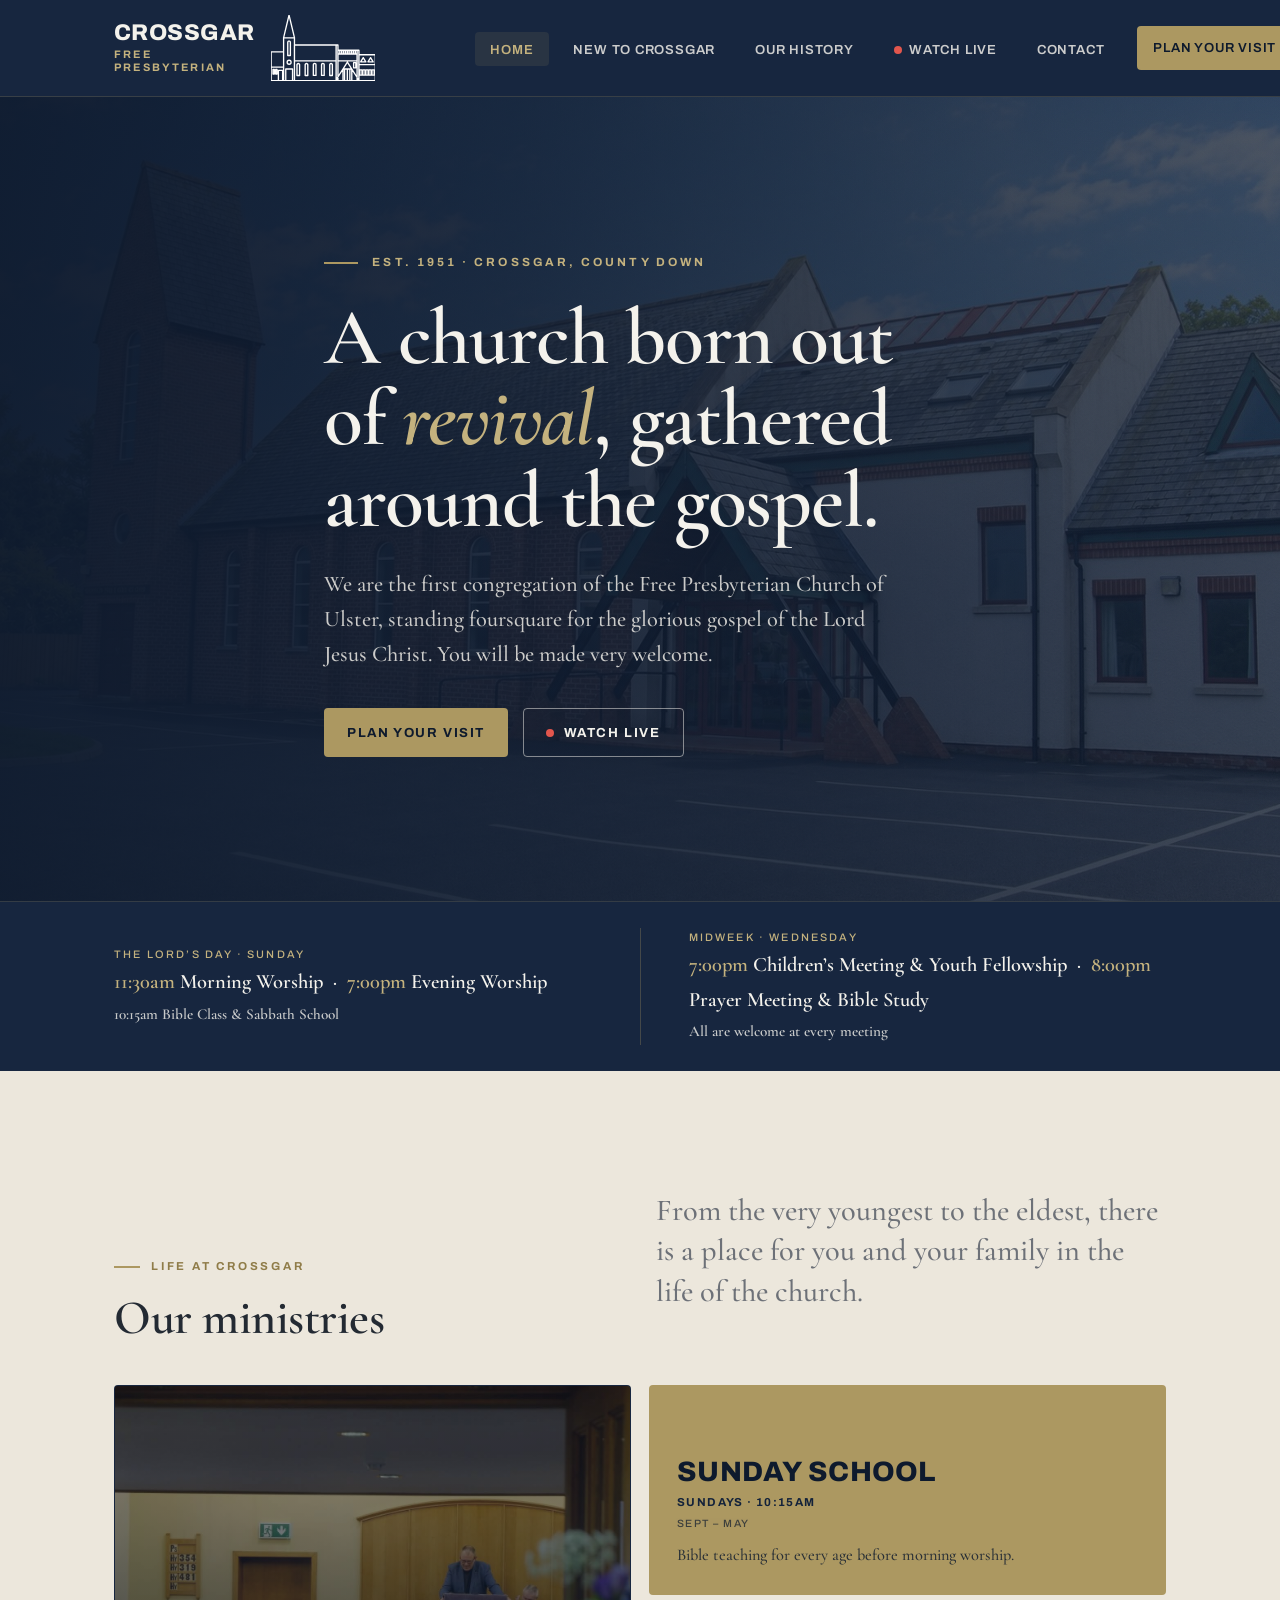
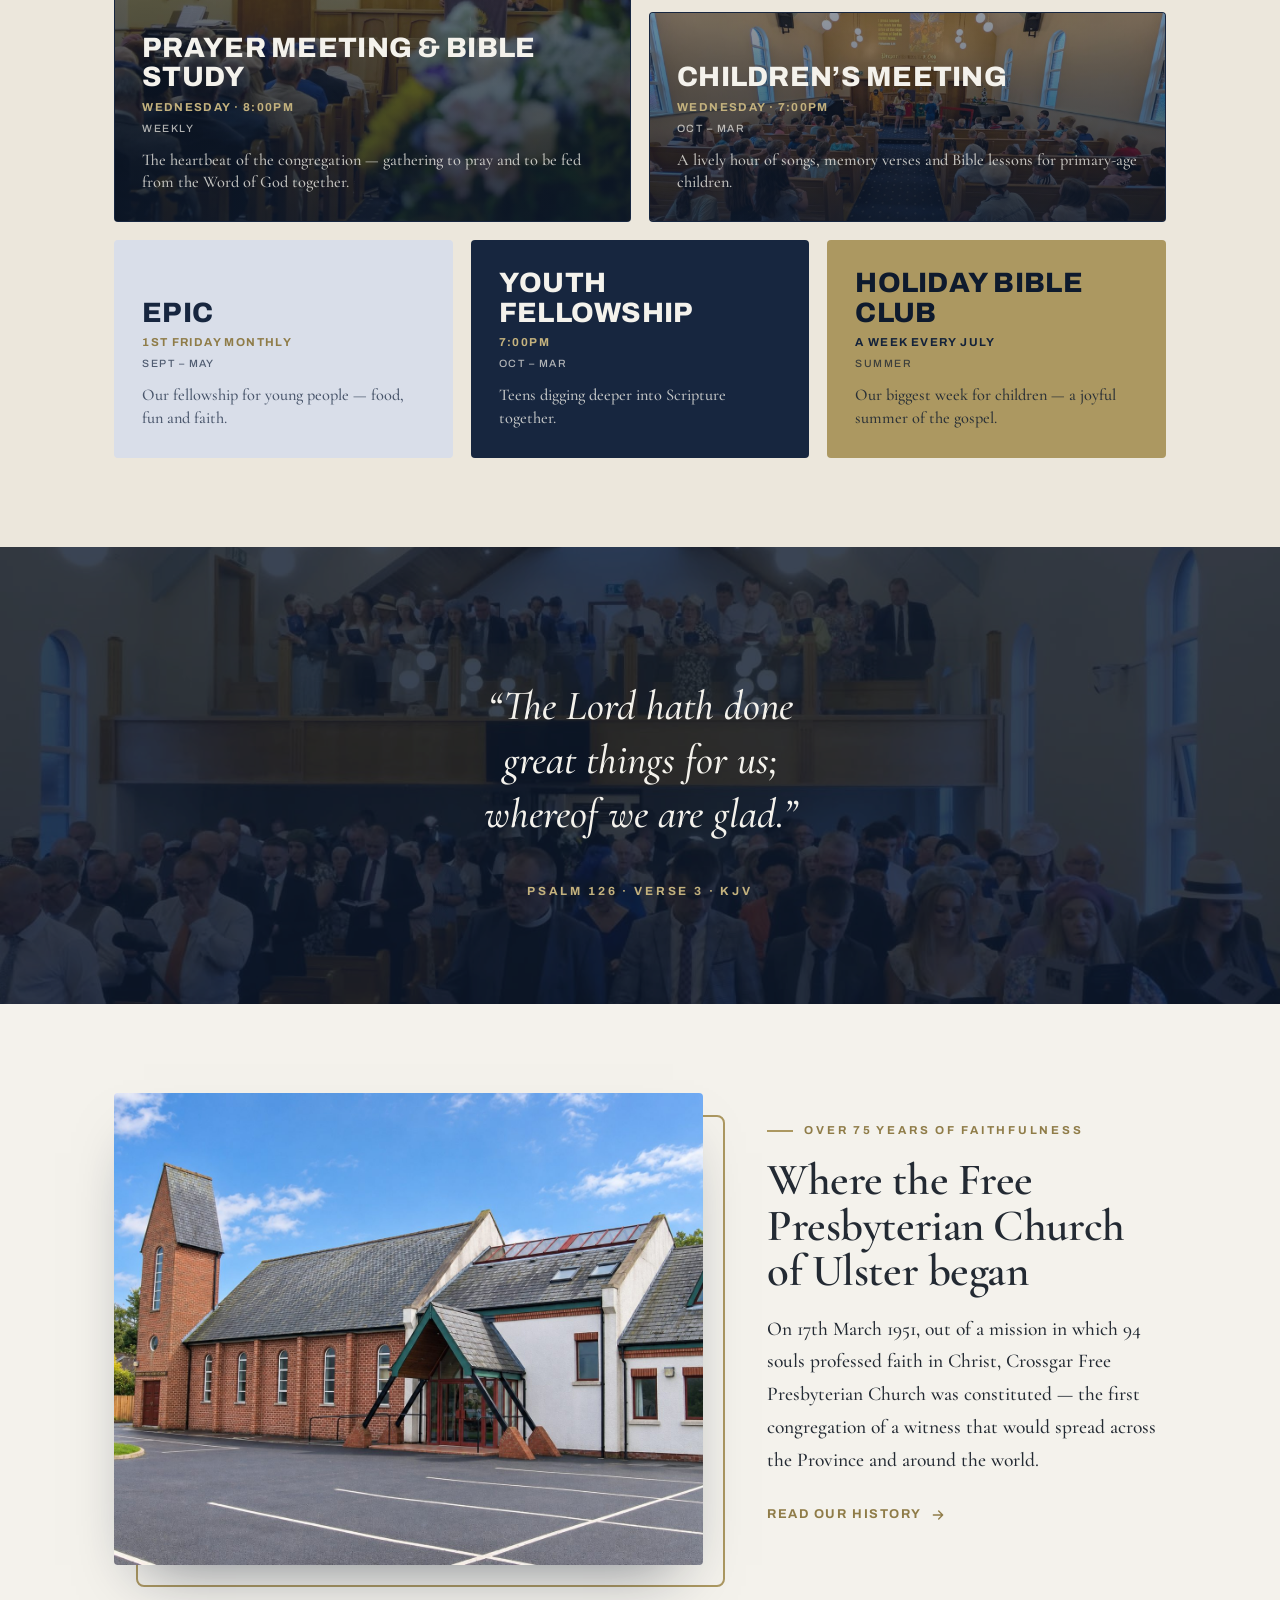
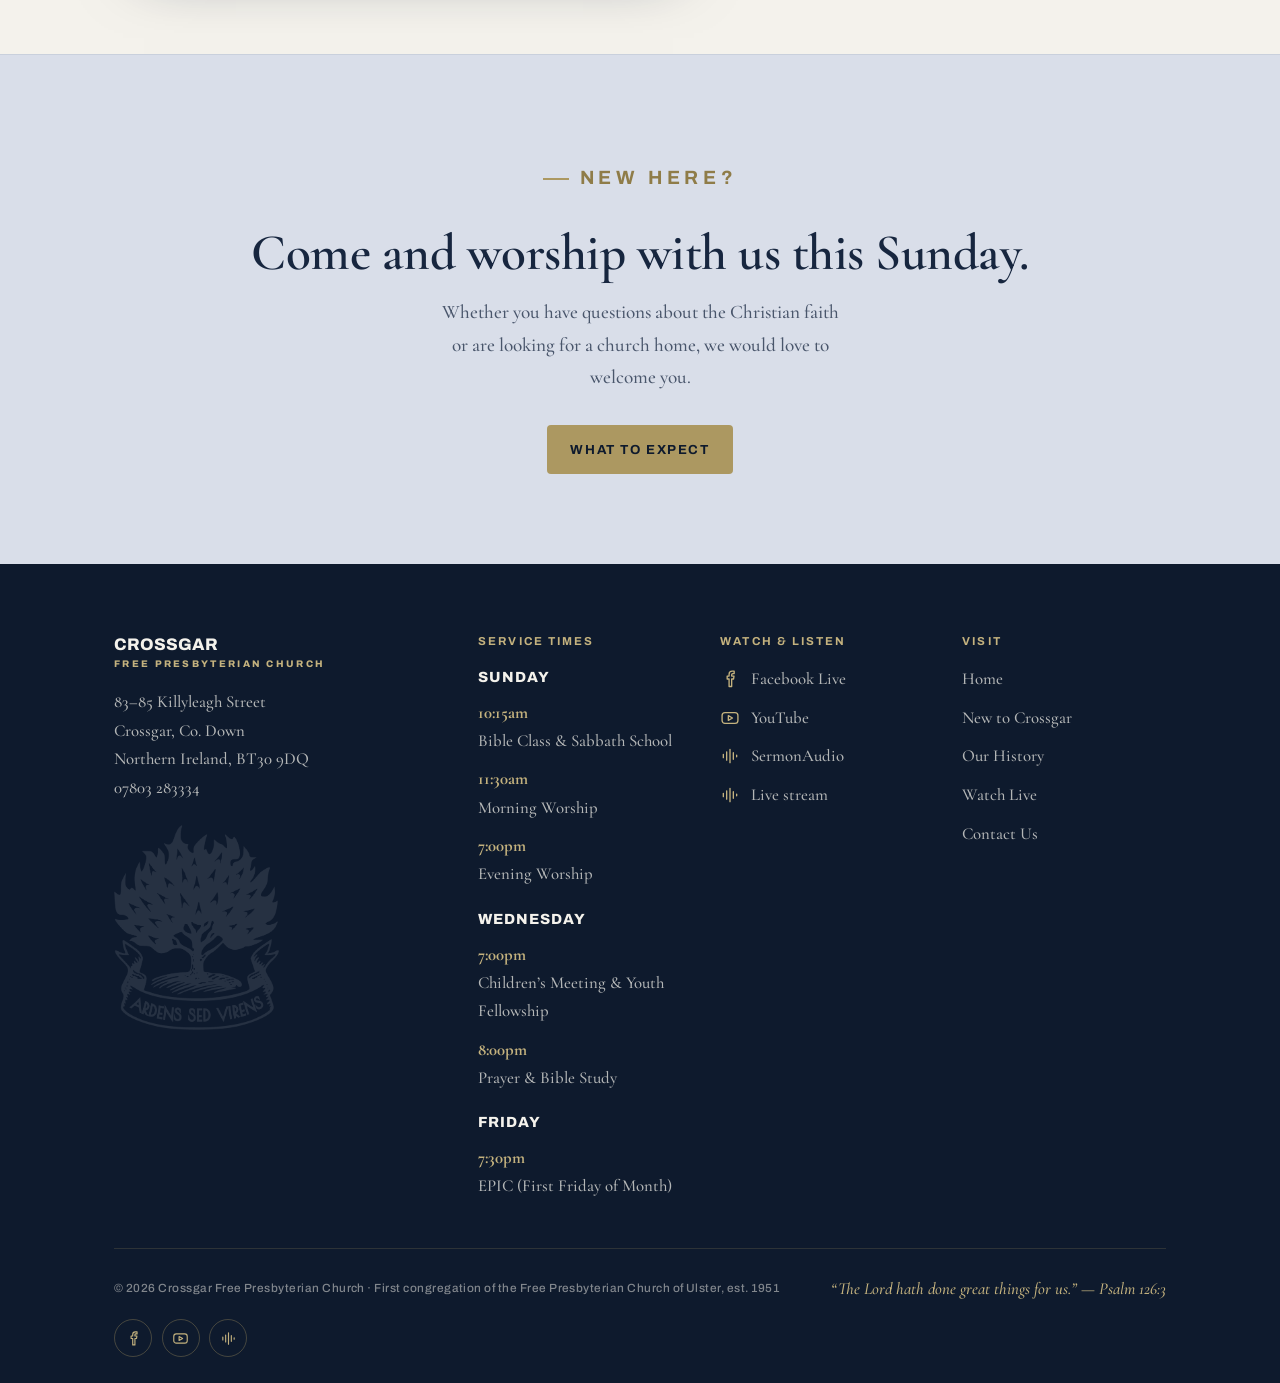
==== commit c068b6ce: "v2 a total revamp from earlier versions" ====
--- a/index.html
+++ b/index.html
@@ -12,13 +12,8 @@
 <body data-page="home"><header class="site-head">
 <div class="wrap nav">
   <a class="brand" href="index.html" aria-label="Crossgar Free Presbyterian Church — home">
-    <svg class="brand__mark" viewBox="0 0 32 40" fill="none" stroke="#ac9861" stroke-width="1.6" stroke-linecap="round" stroke-linejoin="round" aria-hidden="true">
-<line x1="16" y1="2.5" x2="16" y2="9"/><line x1="13.2" y1="4.6" x2="18.8" y2="4.6"/>
-<path d="M5 19 L16 8 L27 19"/><path d="M7.5 19 V37 H24.5 V19"/>
-<circle cx="16" cy="15.5" r="2.1"/>
-<path d="M13 37 V28.2 Q13 25 16 25 Q19 25 19 28.2 V37"/>
-</svg>
-    <span class="brand__name">Crossgar<span>Free Presbyterian</span></span>
+    <svg class="brand__mark brand__mark--logo" viewBox="0 0 709 448" fill="none" stroke="#ffffff" stroke-width="9" stroke-linecap="round" stroke-linejoin="round" aria-hidden="true"><path d="M85.5603 446.232V249.916H1V446.232H85.5603ZM85.5603 446.232H159.312V155.57H85.5603V446.232ZM1 354.269H85.5603M442.239 311.861V203.537H158.994V311.861M442.239 311.861H158.994M442.239 311.861V446.232H158.994V311.861M518.216 445.756V366.816M13.3979 369.675H22.6169V400.806H13.3979V369.675ZM31.8359 369.675H41.0549V400.806H31.8359V369.675ZM50.2738 375.711H78.8844V446.232H50.2738V375.711ZM100.183 366.499H146.278V446.232H100.183V366.499ZM441.921 203.537H454.637V446.232H441.921V203.537ZM584.339 239.433H597.054V446.232H584.339V239.433ZM454.319 264.846H584.656V311.543H454.319V264.846ZM454.319 239.433H467.353V265.164H454.319V239.433ZM467.035 239.433H479.751V265.164H467.035V239.433ZM479.433 239.433H492.149V265.164H479.433V239.433ZM491.831 239.433H504.547V265.164H491.831V239.433ZM522.667 239.433H535.383V265.164H522.667V239.433ZM535.065 239.433H547.781V265.164H535.065V239.433ZM547.463 239.433H560.179V265.164H547.463V239.433ZM559.861 239.433H572.576V265.164H559.861V239.433ZM572.259 239.433H584.656V265.164H572.259V239.433ZM504.229 239.433H516.945V265.164H504.229V239.433ZM516.627 239.433H522.985V265.164H516.627V239.433ZM596.737 269.611H708V336.638H596.737V269.611ZM596.737 336.321H708V446.232H596.737V336.321ZM602.777 372.534H617.718V408.113H602.777V372.534ZM560.814 323.297H575.755V358.875H560.814V323.297ZM623.44 372.534H638.381V408.113H623.44V372.534ZM644.103 372.534H659.044V408.113H644.103V372.534ZM664.766 372.534H679.707V408.113H664.766V372.534ZM685.429 372.534H700.37V408.113H685.429V372.534ZM136.424 320.755C136.424 328.124 130.446 334.097 123.072 334.097C115.698 334.097 109.72 328.124 109.72 320.755C109.72 313.387 115.698 307.413 123.072 307.413C130.446 307.413 136.424 313.387 136.424 320.755ZM113.853 274.694H131.337V186.225C131.337 185.035 131.111 183.857 130.671 182.758C130.231 181.659 129.587 180.661 128.775 179.821C127.963 178.98 126.999 178.314 125.939 177.86C124.878 177.405 123.742 177.171 122.595 177.171C121.448 177.171 120.312 177.405 119.252 177.86C118.191 178.314 117.227 178.98 116.415 179.821C115.603 180.661 114.959 181.659 114.519 182.758C114.079 183.857 113.853 185.035 113.853 186.225V274.694ZM131.655 275.012H113.535V186.225C113.535 184.995 113.769 183.777 114.224 182.64C114.679 181.504 115.346 180.471 116.187 179.6C117.028 178.73 118.027 178.039 119.126 177.568C120.226 177.096 121.405 176.854 122.595 176.854C123.786 176.854 124.964 177.096 126.064 177.568C127.164 178.039 128.162 178.73 129.003 179.6C129.844 180.471 130.511 181.504 130.966 182.64C131.421 183.777 131.655 184.995 131.655 186.225V275.012ZM185.221 329.332C186.411 329.332 187.59 329.575 188.689 330.046C189.789 330.518 190.788 331.208 191.629 332.079C192.47 332.949 193.137 333.982 193.592 335.119C194.047 336.255 194.281 337.473 194.281 338.703V410.972H176.161V338.703C176.161 337.473 176.395 336.255 176.849 335.119C177.304 333.982 177.971 332.949 178.812 332.079C179.653 331.208 180.652 330.518 181.752 330.046C182.851 329.575 184.03 329.332 185.221 329.332ZM185.221 329.65C184.073 329.65 182.937 329.884 181.877 330.338C180.817 330.793 179.853 331.459 179.041 332.299C178.229 333.14 177.584 334.138 177.145 335.237C176.705 336.336 176.478 337.514 176.478 338.703V410.654H193.963V338.703C193.963 337.514 193.736 336.336 193.296 335.237C192.857 334.138 192.212 333.14 191.4 332.299C190.588 331.459 189.624 330.793 188.564 330.338C187.504 329.884 186.368 329.65 185.221 329.65ZM240.852 329.332C242.043 329.332 243.222 329.575 244.321 330.046C245.421 330.518 246.419 331.208 247.26 332.079C248.102 332.949 248.769 333.982 249.223 335.119C249.678 336.255 249.912 337.473 249.912 338.703V410.972H231.792V338.703C231.792 337.473 232.026 336.255 232.481 335.119C232.936 333.982 233.603 332.949 234.444 332.079C235.285 331.208 236.284 330.518 237.383 330.046C238.483 329.575 239.662 329.332 240.852 329.332ZM240.852 329.65C239.705 329.65 238.569 329.884 237.509 330.338C236.449 330.793 235.485 331.459 234.673 332.299C233.861 333.14 233.216 334.138 232.776 335.237C232.337 336.336 232.11 337.514 232.11 338.703V410.654H249.594V338.703C249.594 337.514 249.368 336.336 248.928 335.237C248.488 334.138 247.844 333.14 247.032 332.299C246.22 331.459 245.256 330.793 244.196 330.338C243.136 329.884 241.999 329.65 240.852 329.65ZM296.484 328.697C297.675 328.697 298.853 328.94 299.953 329.411C301.053 329.882 302.051 330.573 302.892 331.443C303.733 332.314 304.4 333.347 304.855 334.484C305.31 335.62 305.544 336.838 305.544 338.068V410.336H287.424V338.068C287.424 336.838 287.658 335.62 288.113 334.484C288.568 333.347 289.235 332.314 290.076 331.443C290.917 330.573 291.916 329.882 293.015 329.411C294.115 328.94 295.293 328.697 296.484 328.697ZM296.484 329.014C295.337 329.014 294.201 329.248 293.141 329.703C292.08 330.157 291.116 330.824 290.304 331.664C289.492 332.504 288.848 333.503 288.408 334.602C287.968 335.7 287.742 336.878 287.742 338.068V410.019H305.226V338.068C305.226 336.878 305 335.7 304.56 334.602C304.12 333.503 303.476 332.504 302.664 331.664C301.852 330.824 300.888 330.157 299.828 329.703C298.767 329.248 297.631 329.014 296.484 329.014ZM352.116 328.697C353.306 328.697 354.485 328.94 355.585 329.411C356.684 329.882 357.683 330.573 358.524 331.443C359.365 332.314 360.032 333.347 360.487 334.484C360.942 335.62 361.176 336.838 361.176 338.068V410.336H343.056V338.068C343.056 336.838 343.29 335.62 343.745 334.484C344.199 333.347 344.866 332.314 345.707 331.443C346.548 330.573 347.547 329.882 348.647 329.411C349.746 328.94 350.925 328.697 352.116 328.697ZM352.116 329.014C350.969 329.014 349.832 329.248 348.772 329.703C347.712 330.157 346.748 330.824 345.936 331.664C345.124 332.504 344.48 333.503 344.04 334.602C343.6 335.7 343.374 336.878 343.374 338.068V410.019H360.858V338.068C360.858 336.878 360.631 335.7 360.192 334.602C359.752 333.503 359.108 332.504 358.295 331.664C357.483 330.824 356.52 330.157 355.459 329.703C354.399 329.248 353.263 329.014 352.116 329.014ZM407.748 329.332C408.938 329.332 410.117 329.575 411.216 330.046C412.316 330.518 413.315 331.208 414.156 332.079C414.997 332.949 415.664 333.982 416.119 335.119C416.574 336.255 416.808 337.473 416.808 338.703V410.972H398.687V338.703C398.687 337.473 398.922 336.255 399.376 335.119C399.831 333.982 400.498 332.949 401.339 332.079C402.18 331.208 403.179 330.518 404.279 330.046C405.378 329.575 406.557 329.332 407.748 329.332ZM407.748 329.65C406.6 329.65 405.464 329.884 404.404 330.338C403.344 330.793 402.38 331.459 401.568 332.299C400.756 333.14 400.111 334.138 399.672 335.237C399.232 336.336 399.005 337.514 399.005 338.703V410.654H416.49V338.703C416.49 337.514 416.263 336.336 415.823 335.237C415.384 334.138 414.739 333.14 413.927 332.299C413.115 331.459 412.151 330.793 411.091 330.338C410.031 329.884 408.895 329.65 407.748 329.65ZM122.436 0.232422L159.602 155.808H85.2699L122.436 0.232422ZM626.142 289.306L643.624 317.896H608.66L626.142 289.306ZM676.051 289.306L693.533 317.896H658.57L676.051 289.306ZM518.534 319.485L599.199 446.232H437.87L518.534 319.485ZM499.143 366.499H535.383V446.232H499.143V366.499ZM488.652 366.499H548.416V446.232H488.652V366.499Z"/></svg>
+    <span class="brand__name">Crossgar<span>Free<br>Presbyterian</span></span>
   </a>
   <nav aria-label="Primary">
     <ul class="nav__links" id="nav-links">
@@ -32,25 +27,8 @@
 </div>
 </header>
 <section class="hero">
-  <div class="hero__media"><div class="photo-slot"></div><div class="slot-tag">Photography</div></div>
+  <div class="hero__media"><div class="photo-slot"></div><img class="hero__img" src="assets/hero-church.jpg" alt="Crossgar Free Presbyterian Church building"></div>
   <div class="hero__overlay"></div>
-  <div class="hero__watermark"><svg viewBox="0 0 340 250" fill="none" stroke="#c4b27e" stroke-width="1.4" stroke-linecap="round" stroke-linejoin="round" aria-hidden="true">
-<line x1="66" y1="14" x2="66" y2="30"/><line x1="59" y1="20" x2="73" y2="20"/>
-<path d="M40 96 L66 34 L92 96"/>
-<path d="M48 96 V200 H84 V96"/>
-<path d="M40 96 H92"/>
-<path d="M60 200 V150 Q60 138 66 138 Q72 138 72 150 V200"/>
-<circle cx="66" cy="76" r="6"/>
-<path d="M92 118 H176 V200 H92"/>
-<path d="M92 118 L134 92 L176 118"/>
-<path d="M108 200 V150 H124 V200"/><path d="M144 200 V150 H160 V200"/>
-<circle cx="116" cy="134" r="4"/><circle cx="152" cy="134" r="4"/>
-<path d="M176 140 H300 V200 H176"/>
-<path d="M190 200 V166 H206 V200"/><path d="M222 200 V166 H238 V200"/>
-<path d="M254 200 V166 H270 V200"/>
-<path d="M282 166 L291 158 L300 166"/>
-<line x1="24" y1="200" x2="316" y2="200"/>
-</svg></div>
   <div class="wrap hero__inner">
     <p class="hero__est">Est. 1951 &middot; Crossgar, County Down</p>
     <h1>A church born out of <em>revival</em>, gathered around the gospel.</h1>
@@ -60,7 +38,6 @@
       <a class="btn btn--ghost" href="live.html"><span class="nav__live"><span class="live-dot"></span></span> Watch live</a>
     </div>
   </div>
-  <div class="hero__slotTag">Hero photograph &mdash; the church family at worship</div>
 </section>
 
 <section class="services-strip">
@@ -74,47 +51,12 @@
       <div class="svc-divider"></div>
       <div class="svc">
         <span class="svc__label">Midweek &middot; Wednesday</span>
-        <span class="svc__times"><b>8:00pm</b> Prayer Meeting &amp; Bible Study</span>
+        <span class="svc__times"><b>7:00pm</b> Children&rsquo;s Meeting &amp; Youth Fellowship &nbsp;&middot;&nbsp; <b>8:00pm</b> Prayer Meeting &amp; Bible Study</span>
         <span class="svc__times" style="font-size:.95rem;opacity:.8">All are welcome at every meeting</span>
       </div>
     </div>
   </div>
 </section>
-
-<section class="section calendar">
-  <div class="wrap">
-    <div class="cal__head">
-      <div>
-        <p class="eyebrow">What&rsquo;s on</p>
-        <h2 class="cal__title">Upcoming at Crossgar</h2>
-      </div>
-      <div class="cal__nav">
-        <button class="cal__btn" data-cal="prev" aria-label="Previous events"><svg width="18" height="18" viewBox="0 0 24 24" fill="none" stroke="currentColor" stroke-width="2" stroke-linecap="round" stroke-linejoin="round"><path d="M15 18l-6-6 6-6"/></svg></button>
-        <button class="cal__btn" data-cal="next" aria-label="More events"><svg width="18" height="18" viewBox="0 0 24 24" fill="none" stroke="currentColor" stroke-width="2" stroke-linecap="round" stroke-linejoin="round"><path d="M9 18l6-6-6-6"/></svg></button>
-      </div>
-    </div>
-    <div class="cal__rail"><article class="cal-card">
-      <div class="cal-card__date"><span class="cal-card__num">12</span>
-        <span class="cal-card__my"><span class="cal-card__month">July 2026</span><br><span class="cal-card__day">Sunday</span></span></div>
-      <div class="cal-card__rule"></div><div class="cal-ev"><div class="cal-ev__t">Lord&rsquo;s Day Worship</div><div class="cal-ev__d">11:30am Morning &amp; 7:00pm Evening</div></div><div class="cal-ev"><div class="cal-ev__t">Bible Class &amp; Sabbath School</div><div class="cal-ev__d">10:15am</div></div></article><article class="cal-card">
-      <div class="cal-card__date"><span class="cal-card__num">13</span>
-        <span class="cal-card__my"><span class="cal-card__month">July 2026</span><br><span class="cal-card__day">Monday</span></span></div>
-      <div class="cal-card__rule"></div><div class="cal-ev"><div class="cal-ev__t">Holiday Bible Club</div><div class="cal-ev__d">Begins 10:30am &middot; all week</div></div><div class="cal-ev"><div class="cal-ev__t">Ages 4&ndash;11</div><div class="cal-ev__d">Songs, stories &amp; crafts</div></div></article><article class="cal-card">
-      <div class="cal-card__date"><span class="cal-card__num">15</span>
-        <span class="cal-card__my"><span class="cal-card__month">July 2026</span><br><span class="cal-card__day">Wednesday</span></span></div>
-      <div class="cal-card__rule"></div><div class="cal-ev"><div class="cal-ev__t">Prayer Meeting &amp; Bible Study</div><div class="cal-ev__d">8:00pm</div></div></article><article class="cal-card">
-      <div class="cal-card__date"><span class="cal-card__num">17</span>
-        <span class="cal-card__my"><span class="cal-card__month">July 2026</span><br><span class="cal-card__day">Friday</span></span></div>
-      <div class="cal-card__rule"></div><div class="cal-ev"><div class="cal-ev__t">Holiday Bible Club</div><div class="cal-ev__d">Family finale 10:30am</div></div></article><article class="cal-card">
-      <div class="cal-card__date"><span class="cal-card__num">19</span>
-        <span class="cal-card__my"><span class="cal-card__month">July 2026</span><br><span class="cal-card__day">Sunday</span></span></div>
-      <div class="cal-card__rule"></div><div class="cal-ev"><div class="cal-ev__t">Lord&rsquo;s Day Worship</div><div class="cal-ev__d">11:30am Morning &amp; 7:00pm Evening</div></div><div class="cal-ev"><div class="cal-ev__t">Guest Preacher</div><div class="cal-ev__d">Evening service</div></div></article><article class="cal-card">
-      <div class="cal-card__date"><span class="cal-card__num">22</span>
-        <span class="cal-card__my"><span class="cal-card__month">July 2026</span><br><span class="cal-card__day">Wednesday</span></span></div>
-      <div class="cal-card__rule"></div><div class="cal-ev"><div class="cal-ev__t">Prayer Meeting &amp; Bible Study</div><div class="cal-ev__d">8:00pm</div></div></article></div>
-  </div>
-</section>
-
 <section class="section" style="background:var(--paper-2)">
   <div class="wrap">
     <div class="sec-head">
@@ -124,38 +66,34 @@
       </div>
       <p class="serif-lead" style="max-width:34ch;color:var(--muted)">From the very youngest to the eldest, there is a place for you and your family in the life of the church.</p>
     </div>
-    <div class="bento"><article class="tile sp3 row2 tile--navy reveal">
-      <svg class="tile__ico" viewBox="0 0 24 24" fill="none" stroke="#ac9861" stroke-width="1.6" stroke-linecap="round" stroke-linejoin="round" aria-hidden="true"><path d="M4 5a2 2 0 0 1 2-2h6v16H6a2 2 0 0 0-2 2z"/><path d="M20 5a2 2 0 0 0-2-2h-6v16h6a2 2 0 0 1 2 2z"/></svg>
+    <div class="bento"><article class="tile sp3 row2 tile--navy tile--photo reveal">
+      <img class="tile__img" src="assets/prayer-meeting.jpg" alt="The congregation gathered for worship">
       <div class="tile__body">
         <h3>Prayer Meeting &amp; Bible Study</h3>
         <div class="tile__meta">Wednesday &middot; 8:00pm</div><div class="tile__season">Weekly</div>
         <p>The heartbeat of the congregation &mdash; gathering to pray and to be fed from the Word of God together.</p>
       </div></article><article class="tile sp3 tile--gold reveal">
-      <svg class="tile__ico" viewBox="0 0 24 24" fill="none" stroke="#ac9861" stroke-width="1.6" stroke-linecap="round" stroke-linejoin="round" aria-hidden="true"><circle cx="12" cy="12" r="4.5"/><path d="M12 2v2M12 20v2M4.2 4.2l1.4 1.4M18.4 18.4l1.4 1.4M2 12h2M20 12h2M4.2 19.8l1.4-1.4M18.4 5.6l1.4-1.4"/></svg>
       <div class="tile__body">
         <h3>Sunday School</h3>
         <div class="tile__meta">Sundays &middot; 10:15am</div><div class="tile__season">Sept &ndash; May</div>
         <p>Bible teaching for every age before morning worship.</p>
-      </div></article><article class="tile sp3 tile--paper reveal">
-      <svg class="tile__ico" viewBox="0 0 24 24" fill="none" stroke="#ac9861" stroke-width="1.6" stroke-linecap="round" stroke-linejoin="round" aria-hidden="true"><circle cx="12" cy="6.5" r="2.6"/><path d="M6.5 20v-4a5.5 5.5 0 0 1 11 0v4"/><path d="M8.5 20h7"/></svg>
+      </div></article><article class="tile sp3 tile--navy tile--photo reveal">
+      <img class="tile__img" src="assets/childrens-meeting.jpg" alt="Children at the Children's Meeting with their craftwork">
       <div class="tile__body">
         <h3>Children&rsquo;s Meeting</h3>
         <div class="tile__meta">Wednesday &middot; 7:00pm</div><div class="tile__season">Oct &ndash; Mar</div>
         <p>A lively hour of songs, memory verses and Bible lessons for primary-age children.</p>
-      </div></article><article class="tile sp2 tile--outline reveal">
-      <svg class="tile__ico" viewBox="0 0 24 24" fill="none" stroke="#ac9861" stroke-width="1.6" stroke-linecap="round" stroke-linejoin="round" aria-hidden="true"><path d="M12 3l2.6 5.5 6 .8-4.4 4.2 1.1 6L12 16.8 6.7 19.5l1.1-6L3.4 9.3l6-.8z"/></svg>
+      </div></article><article class="tile sp2 tile--mist reveal">
       <div class="tile__body">
         <h3>EPIC</h3>
         <div class="tile__meta">1st Friday monthly</div><div class="tile__season">Sept &ndash; May</div>
         <p>Our fellowship for young people &mdash; food, fun and faith.</p>
       </div></article><article class="tile sp2 tile--navy reveal">
-      <svg class="tile__ico" viewBox="0 0 24 24" fill="none" stroke="#ac9861" stroke-width="1.6" stroke-linecap="round" stroke-linejoin="round" aria-hidden="true"><circle cx="8" cy="7" r="2.4"/><circle cx="16" cy="7" r="2.4"/><path d="M3.5 20v-3a4.5 4.5 0 0 1 9 0M11.5 20v-3a4.5 4.5 0 0 1 9 0"/></svg>
       <div class="tile__body">
         <h3>Youth Fellowship</h3>
         <div class="tile__meta">7:00pm</div><div class="tile__season">Oct &ndash; Mar</div>
         <p>Teens digging deeper into Scripture together.</p>
       </div></article><article class="tile sp2 tile--gold reveal">
-      <svg class="tile__ico" viewBox="0 0 24 24" fill="none" stroke="#ac9861" stroke-width="1.6" stroke-linecap="round" stroke-linejoin="round" aria-hidden="true"><path d="M12 3 3 20h18z"/><path d="M12 3v17"/><path d="M12 12l4 8M12 12l-4 8"/></svg>
       <div class="tile__body">
         <h3>Holiday Bible Club</h3>
         <div class="tile__meta">A week every July</div><div class="tile__season">Summer</div>
@@ -165,17 +103,20 @@
 </section>
 
 <section class="section scripture">
+  <img class="scripture__img" src="assets/worship.jpg" alt="The congregation gathered for worship">
   <div class="wrap">
     <p class="scripture__q">&ldquo;The Lord hath done great things for us; whereof we are glad.&rdquo;</p>
-    <p class="scripture__ref">Psalm 126 &middot; verse 3</p>
+    <p class="scripture__ref">Psalm 126 &middot; verse 3 &middot; KJV</p>
   </div>
 </section>
 
 <section class="section split-band">
-  <div class="wrap split">
-    <div class="split__media"><div class="photo-slot"></div><div class="slot-tag">Church building</div></div>
+  <div class="wrap split split--feature">
+    <figure class="split__figure reveal">
+      <div class="split__media"><img class="split__img" src="assets/hero-church.jpg" alt="Crossgar Free Presbyterian Church building"></div>
+    </figure>
     <div>
-      <p class="eyebrow">75 years of faithfulness</p>
+      <p class="eyebrow">Over 75 years of faithfulness</p>
       <h2 style="font-family:var(--font-body);font-weight:600;font-size:clamp(1.9rem,3.6vw,2.8rem);letter-spacing:-.01em">Where the Free Presbyterian Church of Ulster began</h2>
       <p style="margin-top:1.1rem;color:var(--ink)">On 17th March 1951, out of a mission in which 94 souls professed faith in Christ, Crossgar Free Presbyterian Church was constituted &mdash; the first congregation of a witness that would spread across the Province and around the world.</p>
       <p><a class="link-more" href="history.html">Read our history <svg width="16" height="16" viewBox="0 0 24 24" fill="none" stroke="currentColor" stroke-width="2" stroke-linecap="round" stroke-linejoin="round"><path d="M5 12h14M13 6l6 6-6 6"/></svg></a></p>
@@ -184,23 +125,6 @@
 </section>
 
 <section class="section cta-band">
-  <div class="cta-band__wm"><svg viewBox="0 0 340 250" fill="none" stroke="#c4b27e" stroke-width="1.4" stroke-linecap="round" stroke-linejoin="round" aria-hidden="true">
-<line x1="66" y1="14" x2="66" y2="30"/><line x1="59" y1="20" x2="73" y2="20"/>
-<path d="M40 96 L66 34 L92 96"/>
-<path d="M48 96 V200 H84 V96"/>
-<path d="M40 96 H92"/>
-<path d="M60 200 V150 Q60 138 66 138 Q72 138 72 150 V200"/>
-<circle cx="66" cy="76" r="6"/>
-<path d="M92 118 H176 V200 H92"/>
-<path d="M92 118 L134 92 L176 118"/>
-<path d="M108 200 V150 H124 V200"/><path d="M144 200 V150 H160 V200"/>
-<circle cx="116" cy="134" r="4"/><circle cx="152" cy="134" r="4"/>
-<path d="M176 140 H300 V200 H176"/>
-<path d="M190 200 V166 H206 V200"/><path d="M222 200 V166 H238 V200"/>
-<path d="M254 200 V166 H270 V200"/>
-<path d="M282 166 L291 158 L300 166"/>
-<line x1="24" y1="200" x2="316" y2="200"/>
-</svg></div>
   <div class="wrap">
     <p class="eyebrow eyebrow--onDark" style="justify-content:center">New here?</p>
     <h2>Come and worship with us this Sunday.</h2>
@@ -213,29 +137,35 @@
   <div class="foot__grid">
     <div class="foot__col">
       <div class="foot__brand">
-        <svg class="brand__mark" viewBox="0 0 32 40" fill="none" stroke="#ac9861" stroke-width="1.6" stroke-linecap="round" stroke-linejoin="round" aria-hidden="true">
-<line x1="16" y1="2.5" x2="16" y2="9"/><line x1="13.2" y1="4.6" x2="18.8" y2="4.6"/>
-<path d="M5 19 L16 8 L27 19"/><path d="M7.5 19 V37 H24.5 V19"/>
-<circle cx="16" cy="15.5" r="2.1"/>
-<path d="M13 37 V28.2 Q13 25 16 25 Q19 25 19 28.2 V37"/>
-</svg>
         <div class="foot__brandName">Crossgar<span>Free Presbyterian Church</span></div>
       </div>
       <address>
         83&ndash;85 Killyleagh Street<br>
         Crossgar, Co. Down<br>
         Northern Ireland, BT30 9DQ<br>
-        <a href="tel:+442897531226">028 9753 1226</a>
+        <a href="tel:+447803283334">07803 283334</a>
       </address>
+      <img class="foot__crest" src="assets/burning-bush-white.png" alt="" aria-hidden="true">
     </div>
     <div class="foot__col">
       <h4>Service Times</h4>
-      <ul>
-        <li>Sunday &mdash; 10:15am<br>Bible Class &amp; Sabbath School</li>
-        <li>Sunday &mdash; 11:30am<br>Morning Worship</li>
-        <li>Sunday &mdash; 7:00pm<br>Evening Worship</li>
-        <li>Wednesday &mdash; 8:00pm<br>Prayer &amp; Bible Study</li>
-      </ul>
+      <div class="foot__svc">
+        <p class="foot__svc-day">Sunday</p>
+        <ul class="foot__times">
+          <li><b>10:15am</b><br>Bible Class &amp; Sabbath School</li>
+          <li><b>11:30am</b><br>Morning Worship</li>
+          <li><b>7:00pm</b><br>Evening Worship</li>
+        </ul>
+        <p class="foot__svc-day">Wednesday</p>
+        <ul class="foot__times">
+          <li><b>7:00pm</b><br>Children&rsquo;s Meeting &amp; Youth Fellowship</li>
+          <li><b>8:00pm</b><br>Prayer &amp; Bible Study</li>
+        </ul>
+        <p class="foot__svc-day">Friday</p>
+        <ul class="foot__times">
+          <li><b>7:30pm</b><br>EPIC (First Friday of Month)</li>
+        </ul>
+      </div>
     </div>
     <div class="foot__col foot__watch">
       <h4>Watch &amp; Listen</h4>
--- a/css/styles.css
+++ b/css/styles.css
@@ -32,6 +32,7 @@
   --gold-deep: #8f7c48;
   --paper:     #f4f2ec;
   --paper-2:   #ece7dc;
+  --mist:      #d9dee9;
   --ink:       #232a33;
   --muted:     #6d7178;
   --line:      rgba(23,38,63,.14);
@@ -115,6 +116,15 @@
 .btn--ghost:hover{border-color:var(--gold);color:var(--gold-soft);}
 .btn--navy{background:var(--navy);color:var(--paper);}
 .btn--navy:hover{background:var(--navy-700);}
+.btn--whatsapp{background:#25d366;color:#0b2b16;}
+.btn--whatsapp:hover{background:#1ebe5a;color:#0b2b16;}
+.btn-wa{width:19px;height:19px;flex:none;}
+.contact-grid--single{display:block;max-width:640px;}
+.map-embed{aspect-ratio:1/1;border-radius:var(--radius);overflow:hidden;border:1px solid var(--line);}
+.map-embed iframe{width:100%;height:100%;border:0;display:block;}
+.map-cap{margin:.9rem 0 0;font-family:var(--font-ui);font-size:.78rem;letter-spacing:.04em;}
+.map-cap a{color:var(--gold-deep);}
+.map-cap a:hover{color:var(--navy);}
 
 .link-more{
   font-family:var(--font-ui);font-weight:700;font-size:.8rem;letter-spacing:.12em;text-transform:uppercase;
@@ -131,21 +141,26 @@
   background:var(--navy);
   border-bottom:1px solid rgba(172,152,97,.22);
 }
-.nav{display:flex;align-items:center;justify-content:space-between;height:74px;}
-.brand{display:flex;align-items:center;gap:.75rem;color:var(--paper);}
+.nav{display:flex;align-items:center;justify-content:space-between;height:96px;}
+.brand{display:flex;flex-direction:row-reverse;align-items:center;gap:1rem;color:var(--paper);}
+@media(min-width:941px){.brand{padding-right:100px;}}
 .brand__mark{width:34px;height:40px;flex:none;}
+.brand__mark.brand__mark--logo{width:auto;height:66px;}
+.brand__mark.brand__mark--logo path{stroke:#ffffff;}
 .brand__mark path,.brand__mark line,.brand__mark rect,.brand__mark polyline{stroke:var(--gold);}
-.brand__name{font-family:var(--font-head);font-weight:800;font-size:.98rem;line-height:1;letter-spacing:.02em;text-transform:uppercase;}
-.brand__name span{display:block;font-size:.62rem;letter-spacing:.26em;color:var(--gold-soft);font-weight:700;margin-top:.28rem;}
-
-.nav__links{display:flex;align-items:center;gap:.35rem;list-style:none;margin:0;padding:0;}
+.brand__name{font-family:var(--font-head);font-weight:800;font-size:1.42rem;line-height:1;letter-spacing:.02em;text-transform:uppercase;text-align:left;}
+.brand__name span{display:block;font-size:.68rem;line-height:1.2;letter-spacing:.2em;color:var(--gold-soft);font-weight:700;margin-top:.18rem;}
+
+.nav__links{display:flex;align-items:center;gap:.6rem;list-style:none;margin:0;padding:0;}
 .nav__links a{
   font-family:var(--font-ui);font-weight:600;font-size:.82rem;letter-spacing:.06em;text-transform:uppercase;
+  white-space:nowrap;
   color:rgba(244,242,236,.82);
   padding:.6rem .95rem;border-radius:var(--radius);
   transition:color .2s var(--ease), background .2s var(--ease);
 }
 .nav__links a:hover,.nav__links a[aria-current="page"]{color:var(--gold-soft);}
+.nav__links a.btn--gold,.nav__links a.btn--gold:hover{color:var(--navy-900);}
 .nav__links a[aria-current="page"]{background:rgba(172,152,97,.12);}
 .nav__cta{margin-left:.5rem;}
 .nav__live{display:inline-flex;align-items:center;gap:.45rem;}
@@ -166,6 +181,8 @@
   isolation:isolate;
 }
 .hero__media{position:absolute;inset:0;z-index:-2;}
+.hero__img{position:absolute;inset:0;width:100%;height:100%;object-fit:cover;opacity:.30;}
+.split__img{position:absolute;inset:0;width:100%;height:100%;object-fit:cover;}
 .photo-slot{
   position:relative;width:100%;height:100%;
   background:
@@ -269,11 +286,16 @@
 .tile:hover{transform:translateY(-4px);}
 .tile__ico{width:40px;height:40px;}
 .tile__ico path,.tile__ico circle,.tile__ico line,.tile__ico rect,.tile__ico polyline{stroke-width:1.6;}
-.tile h3{font-family:var(--font-head);font-weight:800;text-transform:uppercase;font-size:1.15rem;letter-spacing:.01em;line-height:1.05;}
+.tile h3{font-family:var(--font-head);font-weight:800;text-transform:uppercase;font-size:clamp(1.45rem,2.2vw,1.75rem);letter-spacing:.01em;line-height:1.05;}
 .tile__meta{font-family:var(--font-ui);font-weight:700;font-size:.72rem;letter-spacing:.12em;text-transform:uppercase;margin-top:.4rem;}
 .tile__season{font-family:var(--font-ui);font-size:.66rem;letter-spacing:.14em;text-transform:uppercase;opacity:.7;margin-top:.15rem;}
 .tile p{font-size:1.02rem;line-height:1.4;margin:.7rem 0 0;}
 .tile__body{margin-top:auto;}
+.tile--photo{isolation:isolate;}
+.tile--photo .tile__img{position:absolute;inset:0;width:100%;height:100%;object-fit:cover;z-index:-2;}
+.tile--photo::before{content:"";position:absolute;inset:0;z-index:-1;background:linear-gradient(180deg,rgba(14,26,45,.45) 0%,rgba(14,26,45,.82) 100%);}
+.bento--top .tile{justify-content:flex-start;}
+.bento--top .tile__body{margin-top:0;}
 
 /* colour variants */
 .tile--navy{background:var(--navy);color:var(--paper);}
@@ -292,6 +314,9 @@
 .tile--paper p{color:var(--muted);}
 
 .tile--outline{background:transparent;border:1px solid var(--line);color:var(--ink);}
+.tile--mist{background:var(--mist);color:var(--navy);}
+.tile--mist .tile__meta{color:var(--gold-deep);}
+.tile--mist p{color:rgba(23,38,63,.74);}
 .tile--outline .tile__ico *{stroke:var(--navy);}
 .tile--outline .tile__meta{color:var(--gold-deep);}
 .tile--outline p{color:var(--muted);}
@@ -315,6 +340,12 @@
 .split--rev .split__media{order:2;}
 @media(max-width:860px){.split{grid-template-columns:1fr;}.split--rev .split__media{order:0;}}
 .split__media{position:relative;aspect-ratio:4/3.2;border-radius:var(--radius);overflow:hidden;border:1px solid var(--line);}
+@media(min-width:861px){.split--feature{grid-template-columns:1.3fr .88fr;}}
+.split__figure{position:relative;margin:0;}
+.split__figure::after{content:"";position:absolute;inset:0;transform:translate(22px,22px);border:2px solid var(--gold);border-radius:8px;z-index:0;pointer-events:none;}
+.split--feature .split__media{aspect-ratio:5/4;border:none;z-index:1;box-shadow:0 30px 60px -30px rgba(14,26,45,.55);}
+.split__badge{position:absolute;left:-16px;bottom:30px;z-index:2;background:var(--navy);color:var(--paper);font-family:var(--font-ui);font-weight:700;letter-spacing:.16em;text-transform:uppercase;font-size:.68rem;line-height:1;padding:.75rem 1.15rem;border-radius:4px;box-shadow:0 16px 34px -16px rgba(14,26,45,.7);}
+.split__badge b{display:block;color:var(--gold-soft);font-family:var(--font-head);font-size:1.4rem;letter-spacing:.04em;margin-top:.35rem;}
 .split__media .photo-slot{background:
   radial-gradient(120% 90% at 20% 10%, rgba(172,152,97,.22), transparent 55%),
   linear-gradient(160deg,#1a2c49,#0e1a2d);}
@@ -325,16 +356,26 @@
 .dark-band .eyebrow{color:var(--gold-soft);}
 
 /* Scripture quote band */
-.scripture{background:var(--navy-900);color:var(--paper);text-align:center;}
+.scripture{position:relative;overflow:hidden;background:var(--navy-900);color:var(--paper);text-align:center;}
+.scripture__img{position:absolute;inset:0;width:100%;height:100%;object-fit:cover;opacity:.30;z-index:0;}
+.scripture::after{content:"";position:absolute;inset:0;background:rgba(14,26,45,.38);z-index:1;}
+.scripture .wrap{position:relative;z-index:2;}
 .scripture__q{font-family:var(--font-body);font-style:italic;font-weight:500;font-size:clamp(1.6rem,3.4vw,2.6rem);line-height:1.3;max-width:20ch;margin-inline:auto;}
 .scripture__ref{font-family:var(--font-ui);font-weight:700;letter-spacing:.24em;text-transform:uppercase;font-size:.74rem;color:var(--gold-soft);margin-top:1.6rem;}
 
 /* CTA band */
-.cta-band{background:linear-gradient(135deg,var(--navy) 0%, var(--navy-900) 100%);color:var(--paper);text-align:center;position:relative;overflow:hidden;}
+.cta-band{background:var(--mist);color:var(--navy);text-align:center;position:relative;overflow:hidden;border-top:1px solid rgba(23,38,63,.08);}
+.cta-band .eyebrow,.cta-band .eyebrow--onDark{color:var(--gold-deep);}
+.golive{background:var(--mist);color:var(--navy);}
+.golive .eyebrow{color:var(--gold-deep);}
+.golive .next-times li{background:var(--white);border-color:var(--line);}
+.golive .next-times__d{color:var(--gold-deep);}
+.golive .next-times__t{color:var(--navy);}
+.golive .video-cap{color:rgba(23,38,63,.55);}
 .cta-band__wm{position:absolute;right:-2%;top:50%;transform:translateY(-50%);width:min(38%,420px);opacity:.08;}
 .cta-band__wm path,.cta-band__wm line,.cta-band__wm rect,.cta-band__wm polyline{stroke:var(--gold-soft);}
 .cta-band h2{font-family:var(--font-body);font-weight:600;font-size:clamp(2rem,4vw,3.2rem);position:relative;}
-.cta-band p{color:rgba(244,242,236,.8);max-width:46ch;margin:1.1rem auto 2rem;font-size:1.2rem;position:relative;}
+.cta-band p{color:rgba(23,38,63,.74);max-width:46ch;margin:1.1rem auto 2rem;font-size:1.2rem;position:relative;}
 
 /* =====================================================================
    PAGE HERO (interior pages)
@@ -356,6 +397,20 @@
 .prose blockquote{margin:2rem 0;padding:1.4rem 1.8rem;border-left:3px solid var(--gold);background:var(--white);border-radius:0 var(--radius) var(--radius) 0;font-style:italic;font-size:1.25rem;color:var(--navy);}
 .prose blockquote cite{display:block;font-style:normal;font-family:var(--font-ui);font-weight:700;font-size:.72rem;letter-spacing:.16em;text-transform:uppercase;color:var(--gold-deep);margin-top:.9rem;}
 .drop::first-letter{font-family:var(--font-head);font-weight:800;font-size:3.6rem;float:left;line-height:.8;padding:.35rem .55rem 0 0;color:var(--gold-deep);}
+.prose__by{font-family:var(--font-ui);font-size:.82rem;letter-spacing:.02em;color:var(--muted);margin-top:1.6rem;}
+.histfig{margin:0;}
+.histfig img{width:100%;display:block;border-radius:var(--radius);border:1px solid var(--line);}
+.histfig figcaption{font-family:var(--font-ui);font-size:.74rem;letter-spacing:.02em;color:var(--muted);line-height:1.5;margin-top:.7rem;}
+.histfig--lead img{aspect-ratio:16/9;object-fit:cover;}
+.hist-gallery{display:grid;grid-template-columns:repeat(auto-fit,minmax(220px,1fr));gap:1.4rem;margin-top:2.4rem;}
+.hist-gallery .histfig img{aspect-ratio:1;object-fit:cover;}
+.ministers{display:grid;grid-template-columns:repeat(3,1fr);gap:1.1rem;max-width:820px;margin-inline:auto;}
+@media(max-width:620px){.ministers{grid-template-columns:repeat(2,1fr);}}
+@media(max-width:400px){.ministers{grid-template-columns:1fr;}}
+.minister{background:rgba(255,255,255,.04);border:1px solid rgba(172,152,97,.25);border-radius:var(--radius);padding:1.6rem 1.4rem;text-align:center;}
+.minister__photo{width:118px;height:118px;border-radius:50%;object-fit:cover;display:block;margin:0 auto 1rem;border:2px solid rgba(172,152,97,.45);filter:grayscale(1);}
+.minister b{font-family:var(--font-head);font-weight:800;text-transform:uppercase;font-size:1rem;letter-spacing:.01em;color:var(--paper);display:block;line-height:1.1;}
+.minister span{font-family:var(--font-ui);font-weight:700;font-size:.74rem;letter-spacing:.1em;text-transform:uppercase;color:var(--gold-soft);margin-top:.5rem;display:block;}
 
 /* Timeline */
 .timeline{list-style:none;margin:2.5rem 0 0;padding:0;position:relative;}
@@ -369,7 +424,10 @@
    VIDEO / LIVE
    ===================================================================== */
 .video-frame{position:relative;aspect-ratio:16/9;border-radius:var(--radius);overflow:hidden;background:var(--navy-900);border:1px solid rgba(172,152,97,.25);}
+.video-feature{max-width:860px;margin-inline:auto;}
+.video-feature .video-frame{box-shadow:0 30px 60px -32px rgba(14,26,45,.55);}
 .video-frame .photo-slot{background:radial-gradient(90% 90% at 50% 40%, rgba(34,58,92,.6), #0e1a2d);}
+.video-embed{position:absolute;inset:0;width:100%;height:100%;border:0;display:block;}
 .video-play{position:absolute;inset:0;display:grid;place-items:center;}
 .video-play__btn{width:82px;height:82px;border-radius:50%;background:rgba(172,152,97,.92);display:grid;place-items:center;transition:.25s var(--ease);cursor:pointer;}
 .video-play__btn:hover{transform:scale(1.06);background:var(--gold-soft);}
@@ -381,9 +439,9 @@
 .live-status--on{color:#ffd9d4;border-color:rgba(226,86,77,.5);}
 .live-status--on .live-dot{background:#e2564d;animation:pulse 2s infinite;}
 
-.next-times{display:grid;grid-template-columns:repeat(3,1fr);gap:1rem;margin-top:1.6rem;}
+.next-times{display:grid;grid-template-columns:repeat(3,1fr);gap:1rem;margin:1.6rem 0 0;padding:0;}
 @media(max-width:640px){.next-times{grid-template-columns:1fr;}}
-.next-times li{list-style:none;background:rgba(255,255,255,.04);border:1px solid rgba(172,152,97,.2);border-radius:var(--radius);padding:1.1rem 1.2rem;}
+.next-times li{list-style:none;background:rgba(255,255,255,.04);border:1px solid rgba(172,152,97,.2);border-radius:var(--radius);padding:1.3rem 1.2rem;text-align:center;}
 .next-times__d{font-family:var(--font-ui);font-weight:700;font-size:.68rem;letter-spacing:.16em;text-transform:uppercase;color:var(--gold-soft);}
 .next-times__t{font-family:var(--font-body);font-size:1.3rem;font-weight:600;margin-top:.3rem;}
 
@@ -421,7 +479,9 @@
 /* =====================================================================
    FOOTER
    ===================================================================== */
-.foot{background:var(--navy-900);color:rgba(244,242,236,.72);padding-block:clamp(3rem,6vw,4.5rem) 0;}
+.foot{position:relative;overflow:hidden;background:var(--navy-900);color:rgba(244,242,236,.72);padding-block:clamp(3rem,6vw,4.5rem) 0;}
+.foot .wrap{position:relative;z-index:1;}
+.foot__crest{display:block;width:100%;max-width:165px;height:auto;margin-top:1.4rem;opacity:.10;pointer-events:none;}
 .foot__grid{display:grid;grid-template-columns:1.6fr 1fr 1fr 1fr;gap:2.4rem;padding-bottom:3rem;border-bottom:1px solid rgba(172,152,97,.2);}
 @media(max-width:900px){.foot__grid{grid-template-columns:1fr 1fr;gap:2rem;}}
 @media(max-width:520px){.foot__grid{grid-template-columns:1fr;}}
@@ -433,6 +493,9 @@
 .foot address a:hover{color:var(--gold-soft);}
 .foot__col h4{font-family:var(--font-ui);font-weight:700;font-size:.72rem;letter-spacing:.18em;text-transform:uppercase;color:var(--gold-soft);margin-bottom:1.1rem;}
 .foot__col ul{list-style:none;margin:0;padding:0;display:flex;flex-direction:column;gap:.65rem;font-size:1.05rem;}
+.foot__times b{color:var(--gold-soft);font-weight:700;}
+.foot__svc-day{margin:1.15rem 0 .55rem;font-family:var(--font-head);font-weight:800;text-transform:uppercase;font-size:.92rem;letter-spacing:.07em;color:var(--paper);}
+.foot__svc>.foot__svc-day:first-child{margin-top:.1rem;}
 .foot__col a:hover{color:var(--gold-soft);}
 .foot__watch a{display:flex;align-items:center;gap:.7rem;}
 .foot__watch svg{width:20px;height:20px;flex:none;}
@@ -455,7 +518,7 @@
 @media(max-width:940px){
   .nav__toggle{display:block;}
   .nav__links{
-    position:fixed;inset:74px 0 auto 0;background:var(--navy-900);
+    position:fixed;inset:96px 0 auto 0;background:var(--navy-900);
     flex-direction:column;align-items:stretch;gap:0;padding:.5rem var(--gutter) 1.4rem;
     border-bottom:1px solid rgba(172,152,97,.2);
     transform:translateY(-140%);transition:transform .35s var(--ease);
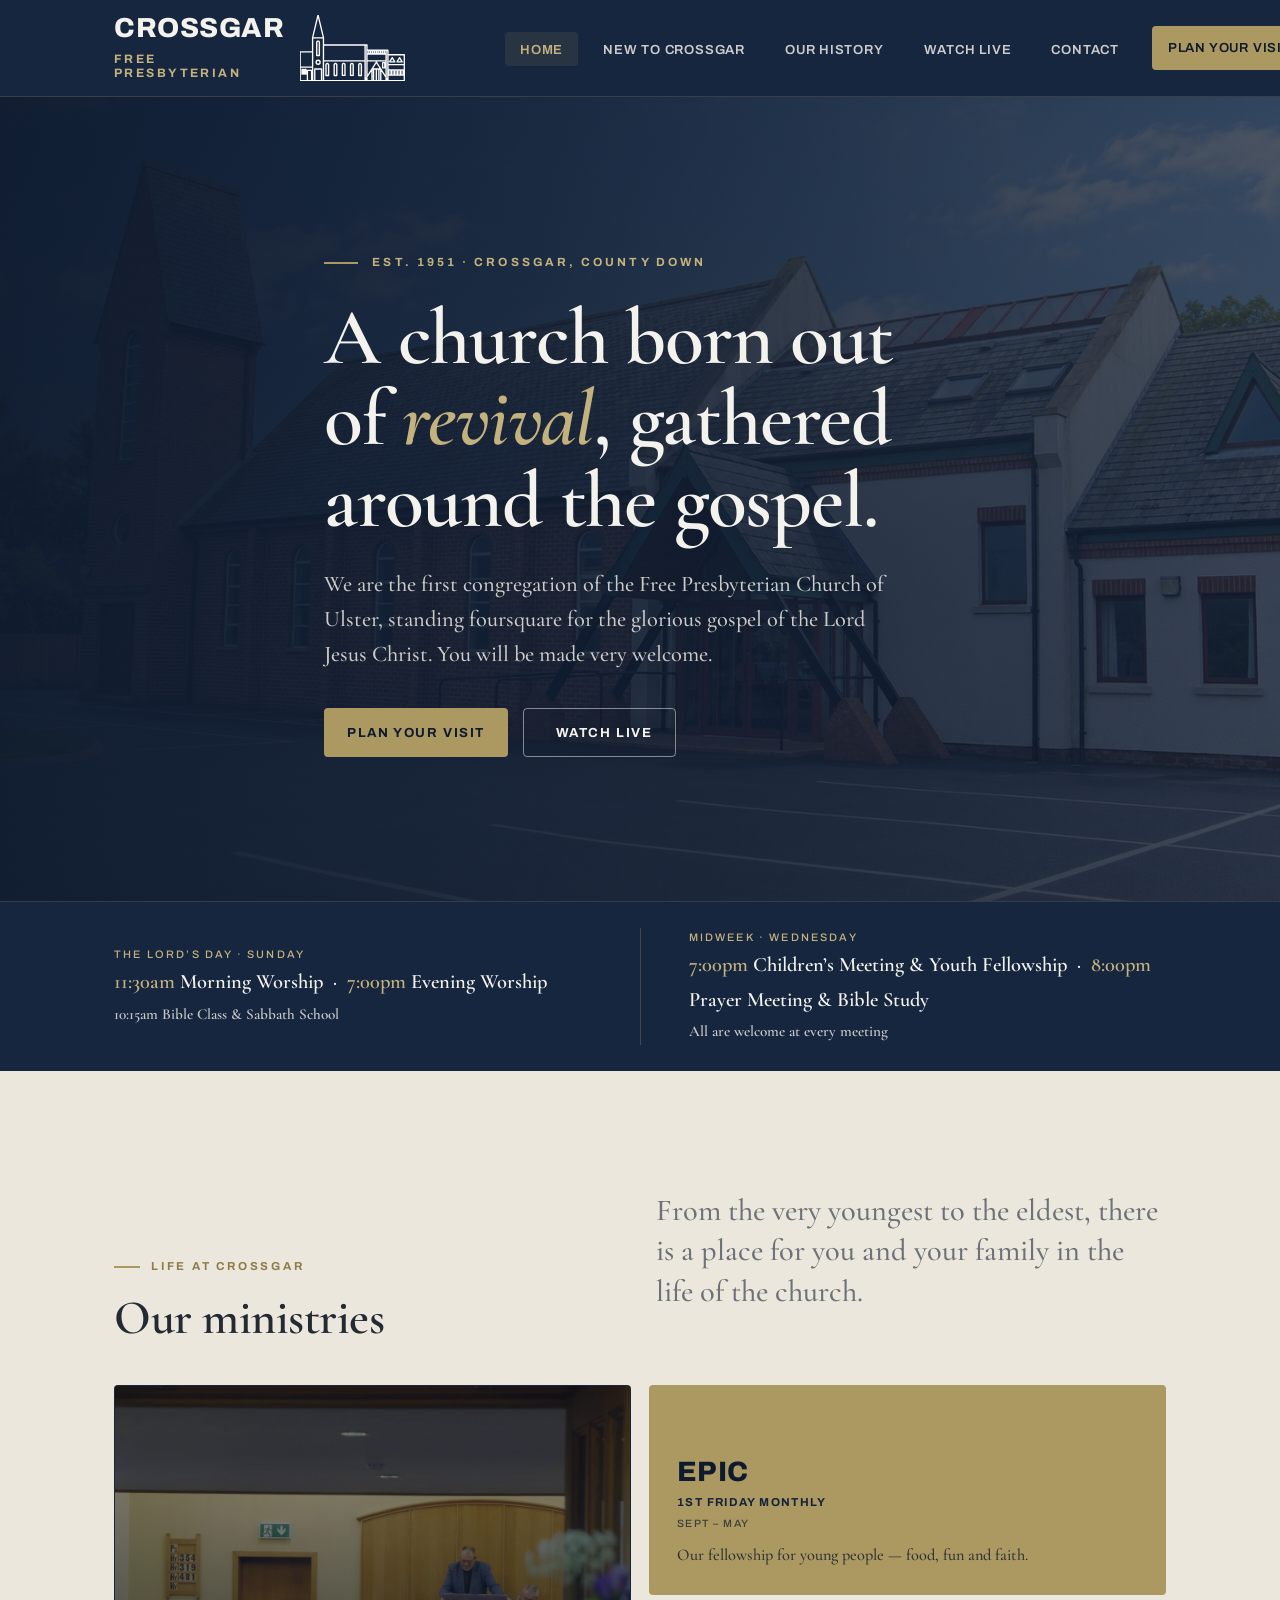
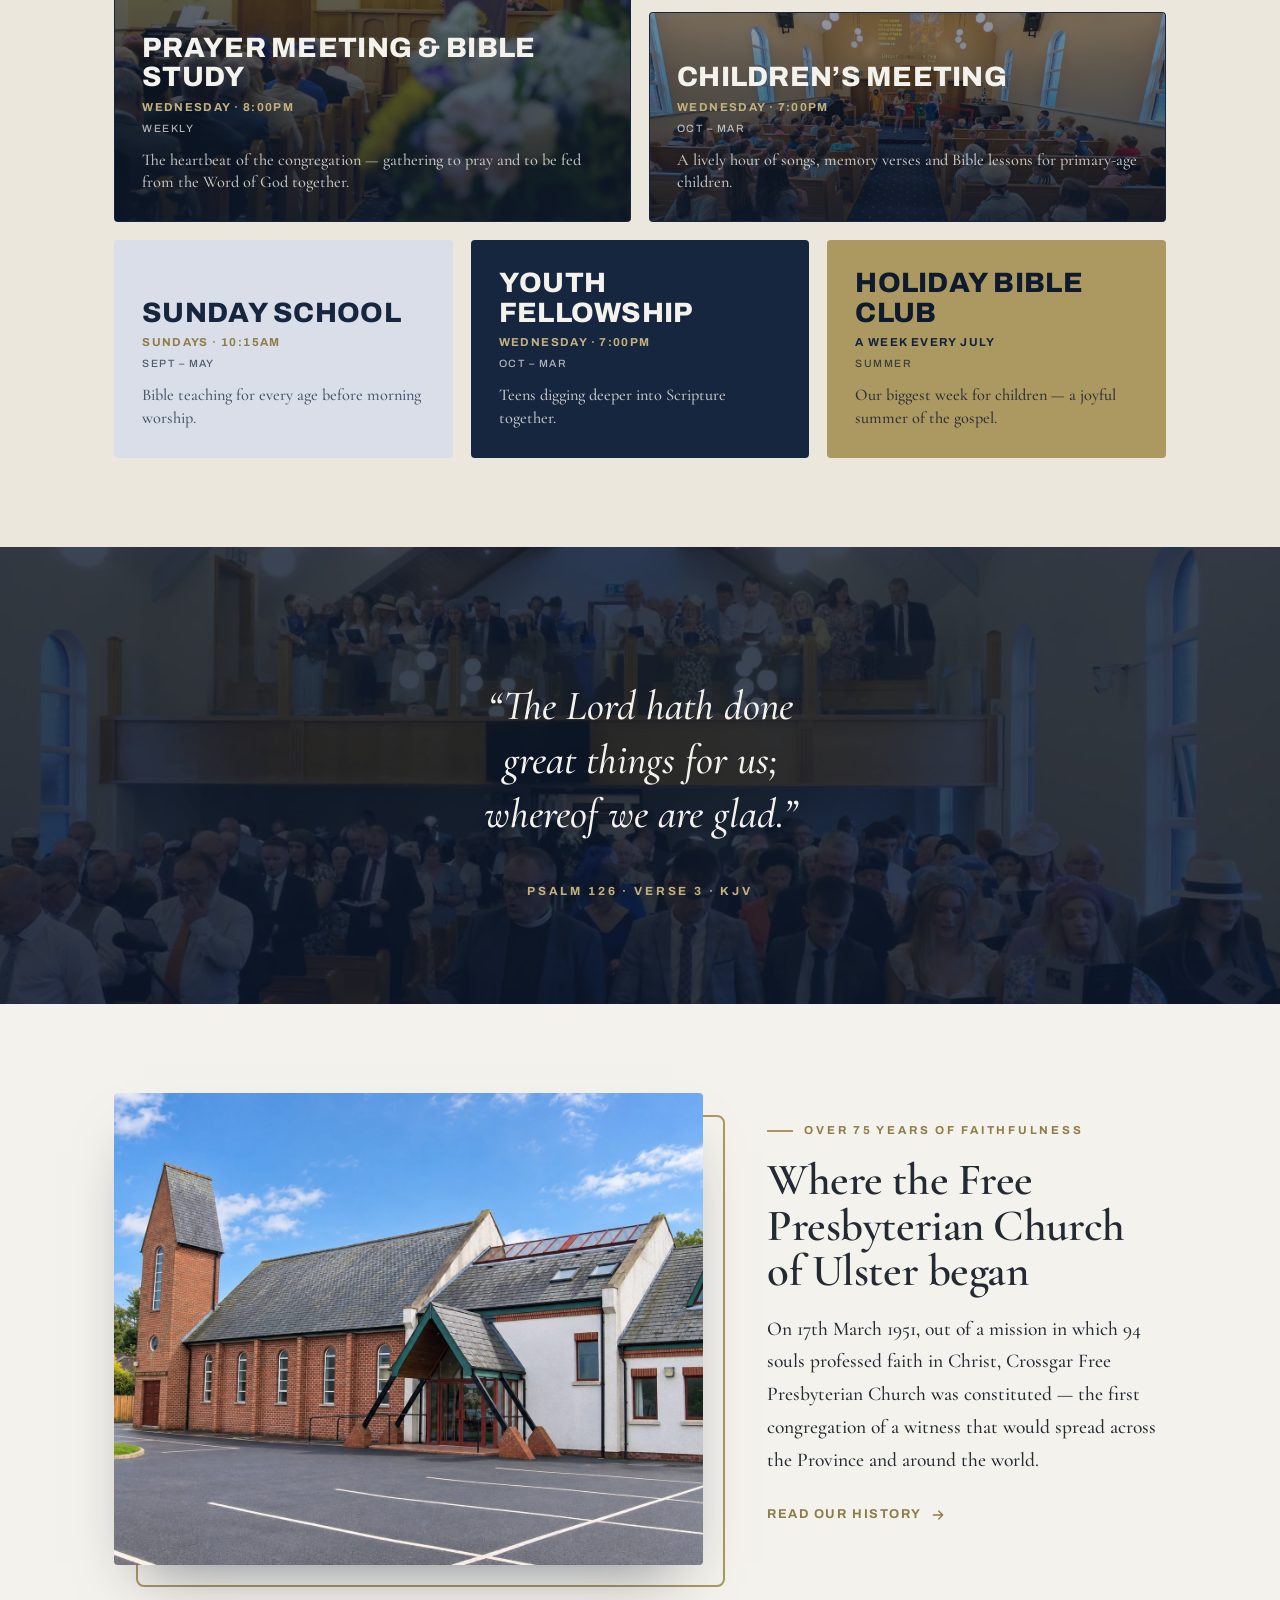
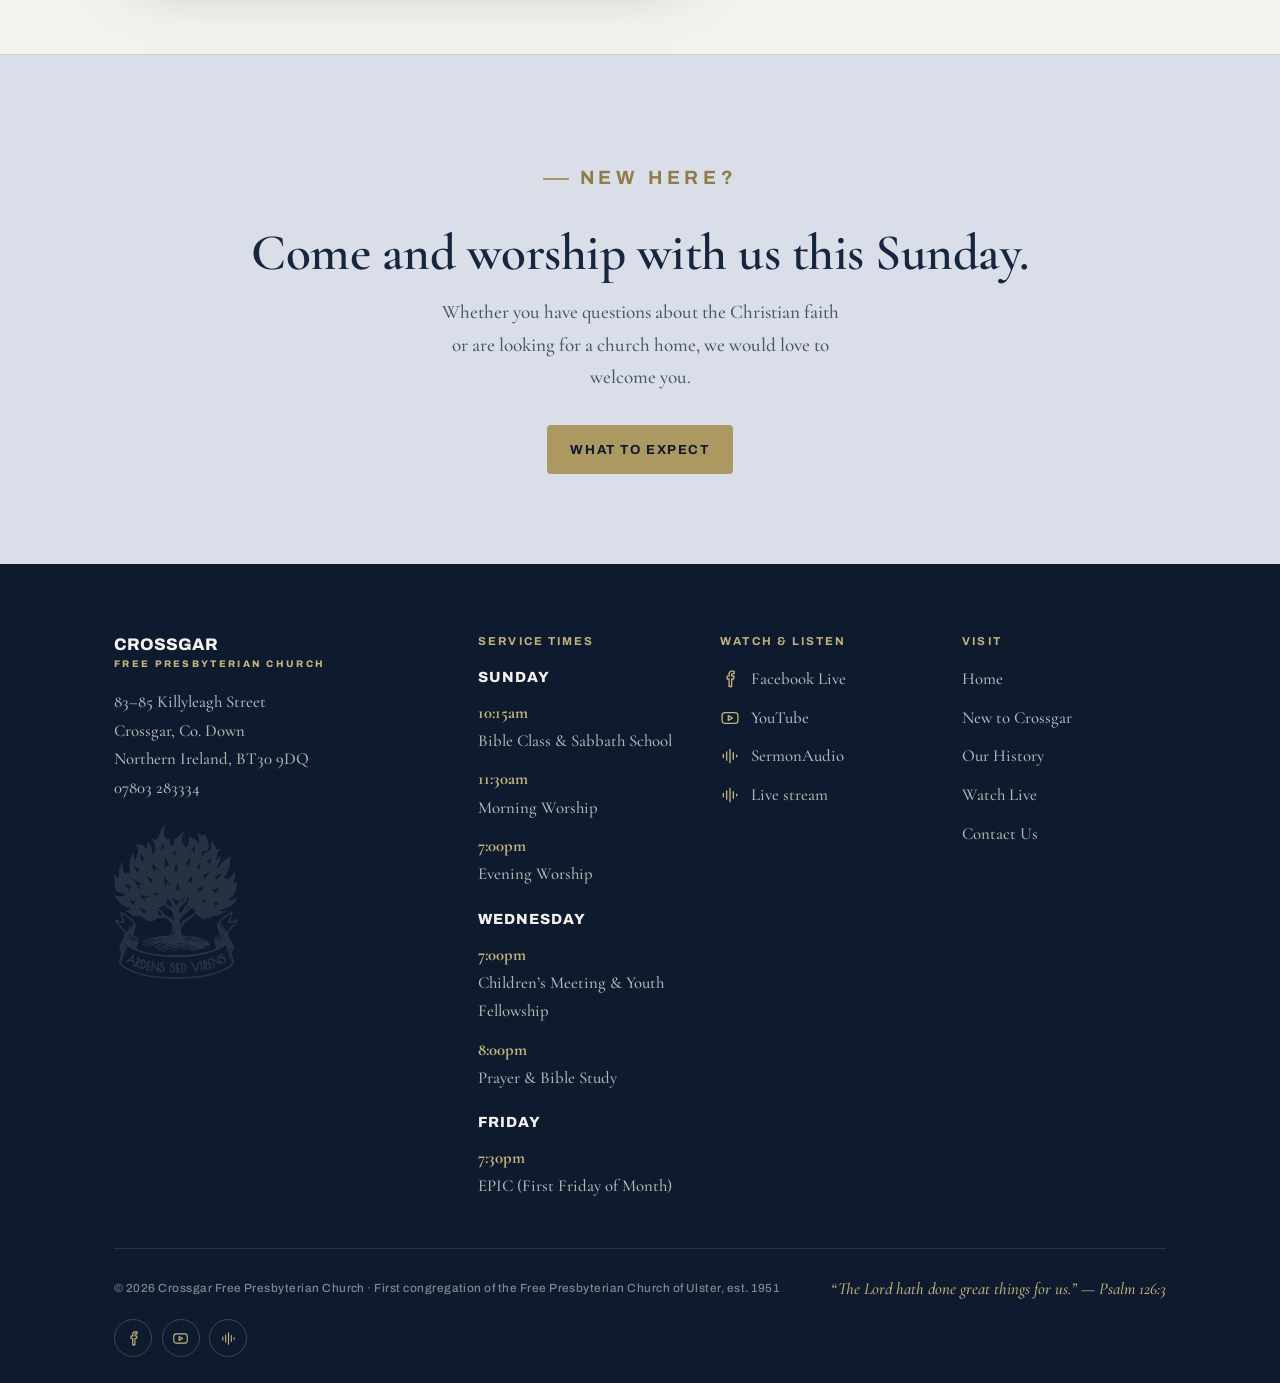
==== commit abdb976b: "Bring site up to date: light-blue accents, history rebuild, live status, nav & content tweaks - Add " ====
--- a/index.html
+++ b/index.html
@@ -74,9 +74,9 @@
         <p>The heartbeat of the congregation &mdash; gathering to pray and to be fed from the Word of God together.</p>
       </div></article><article class="tile sp3 tile--gold reveal">
       <div class="tile__body">
-        <h3>Sunday School</h3>
-        <div class="tile__meta">Sundays &middot; 10:15am</div><div class="tile__season">Sept &ndash; May</div>
-        <p>Bible teaching for every age before morning worship.</p>
+        <h3>EPIC</h3>
+        <div class="tile__meta">1st Friday monthly</div><div class="tile__season">Sept &ndash; May</div>
+        <p>Our fellowship for young people &mdash; food, fun and faith.</p>
       </div></article><article class="tile sp3 tile--navy tile--photo reveal">
       <img class="tile__img" src="assets/childrens-meeting.jpg" alt="Children at the Children's Meeting with their craftwork">
       <div class="tile__body">
@@ -85,13 +85,13 @@
         <p>A lively hour of songs, memory verses and Bible lessons for primary-age children.</p>
       </div></article><article class="tile sp2 tile--mist reveal">
       <div class="tile__body">
-        <h3>EPIC</h3>
-        <div class="tile__meta">1st Friday monthly</div><div class="tile__season">Sept &ndash; May</div>
-        <p>Our fellowship for young people &mdash; food, fun and faith.</p>
+        <h3>Sunday School</h3>
+        <div class="tile__meta">Sundays &middot; 10:15am</div><div class="tile__season">Sept &ndash; May</div>
+        <p>Bible teaching for every age before morning worship.</p>
       </div></article><article class="tile sp2 tile--navy reveal">
       <div class="tile__body">
         <h3>Youth Fellowship</h3>
-        <div class="tile__meta">7:00pm</div><div class="tile__season">Oct &ndash; Mar</div>
+        <div class="tile__meta">Wednesday &middot; 7:00pm</div><div class="tile__season">Oct &ndash; Mar</div>
         <p>Teens digging deeper into Scripture together.</p>
       </div></article><article class="tile sp2 tile--gold reveal">
       <div class="tile__body">
@@ -171,7 +171,7 @@
       <h4>Watch &amp; Listen</h4>
       <ul>
         <li><a href="https://facebook.com/crossgarfree" target="_blank" rel="noopener"><svg class="foot-ic" viewBox="0 0 24 24" fill="none" stroke="#ac9861" stroke-width="1.6" stroke-linecap="round" stroke-linejoin="round" aria-hidden="true"><path d="M14 8.5V6.8c0-.8.4-1.3 1.4-1.3H17V2.6h-2.4c-2.5 0-3.7 1.4-3.7 3.7v2.2H8.6V12h2.3v9h3.1v-9h2.3l.5-3.5z"/></svg> Facebook Live</a></li>
-        <li><a href="https://youtube.com/@crossgarfree" target="_blank" rel="noopener"><svg class="foot-ic" viewBox="0 0 24 24" fill="none" stroke="#ac9861" stroke-width="1.6" stroke-linecap="round" stroke-linejoin="round" aria-hidden="true"><rect x="2.5" y="5.5" width="19" height="13" rx="3.5"/><path d="M10 9.2l5 2.8-5 2.8z"/></svg> YouTube</a></li>
+        <li><a href="https://www.youtube.com/@crossgarfreepresbyterian389/streams" target="_blank" rel="noopener"><svg class="foot-ic" viewBox="0 0 24 24" fill="none" stroke="#ac9861" stroke-width="1.6" stroke-linecap="round" stroke-linejoin="round" aria-hidden="true"><rect x="2.5" y="5.5" width="19" height="13" rx="3.5"/><path d="M10 9.2l5 2.8-5 2.8z"/></svg> YouTube</a></li>
         <li><a href="https://www.sermonaudio.com/broadcasters/crossgar/" target="_blank" rel="noopener"><svg class="foot-ic" viewBox="0 0 24 24" fill="none" stroke="#ac9861" stroke-width="1.6" stroke-linecap="round" stroke-linejoin="round" aria-hidden="true"><path d="M4 10v4M8 7v10M12 4v16M16 8v8M20 11v2"/></svg> SermonAudio</a></li>
         <li><a href="live.html"><svg class="foot-ic" viewBox="0 0 24 24" fill="none" stroke="#ac9861" stroke-width="1.6" stroke-linecap="round" stroke-linejoin="round" aria-hidden="true"><path d="M4 10v4M8 7v10M12 4v16M16 8v8M20 11v2"/></svg> Live stream</a></li>
       </ul>
@@ -192,7 +192,7 @@
     <span class="foot__verse">&ldquo;The Lord hath done great things for us.&rdquo; &mdash; Psalm 126:3</span>
     <div class="socials">
       <a href="https://facebook.com/crossgarfree" target="_blank" rel="noopener" aria-label="Facebook"><svg class="soc-ic" viewBox="0 0 24 24" fill="none" stroke="#ac9861" stroke-width="1.6" stroke-linecap="round" stroke-linejoin="round" aria-hidden="true"><path d="M14 8.5V6.8c0-.8.4-1.3 1.4-1.3H17V2.6h-2.4c-2.5 0-3.7 1.4-3.7 3.7v2.2H8.6V12h2.3v9h3.1v-9h2.3l.5-3.5z"/></svg></a>
-      <a href="https://youtube.com/@crossgarfree" target="_blank" rel="noopener" aria-label="YouTube"><svg class="soc-ic" viewBox="0 0 24 24" fill="none" stroke="#ac9861" stroke-width="1.6" stroke-linecap="round" stroke-linejoin="round" aria-hidden="true"><rect x="2.5" y="5.5" width="19" height="13" rx="3.5"/><path d="M10 9.2l5 2.8-5 2.8z"/></svg></a>
+      <a href="https://www.youtube.com/@crossgarfreepresbyterian389/streams" target="_blank" rel="noopener" aria-label="YouTube"><svg class="soc-ic" viewBox="0 0 24 24" fill="none" stroke="#ac9861" stroke-width="1.6" stroke-linecap="round" stroke-linejoin="round" aria-hidden="true"><rect x="2.5" y="5.5" width="19" height="13" rx="3.5"/><path d="M10 9.2l5 2.8-5 2.8z"/></svg></a>
       <a href="https://www.sermonaudio.com/broadcasters/crossgar/" target="_blank" rel="noopener" aria-label="SermonAudio"><svg class="soc-ic" viewBox="0 0 24 24" fill="none" stroke="#ac9861" stroke-width="1.6" stroke-linecap="round" stroke-linejoin="round" aria-hidden="true"><path d="M4 10v4M8 7v10M12 4v16M16 8v8M20 11v2"/></svg></a>
     </div>
   </div>
--- a/css/styles.css
+++ b/css/styles.css
@@ -148,8 +148,8 @@
 .brand__mark.brand__mark--logo{width:auto;height:66px;}
 .brand__mark.brand__mark--logo path{stroke:#ffffff;}
 .brand__mark path,.brand__mark line,.brand__mark rect,.brand__mark polyline{stroke:var(--gold);}
-.brand__name{font-family:var(--font-head);font-weight:800;font-size:1.42rem;line-height:1;letter-spacing:.02em;text-transform:uppercase;text-align:left;}
-.brand__name span{display:block;font-size:.68rem;line-height:1.2;letter-spacing:.2em;color:var(--gold-soft);font-weight:700;margin-top:.18rem;}
+.brand__name{font-family:var(--font-head);font-weight:800;font-size:1.72rem;line-height:.92;letter-spacing:.02em;text-transform:uppercase;text-align:left;display:flex;flex-direction:column;justify-content:space-between;height:66px;padding:1px 0;}
+.brand__name span{display:block;font-size:.76rem;line-height:1.16;letter-spacing:.2em;color:var(--gold-soft);font-weight:700;margin-top:0;}
 
 .nav__links{display:flex;align-items:center;gap:.6rem;list-style:none;margin:0;padding:0;}
 .nav__links a{
@@ -161,10 +161,12 @@
 }
 .nav__links a:hover,.nav__links a[aria-current="page"]{color:var(--gold-soft);}
 .nav__links a.btn--gold,.nav__links a.btn--gold:hover{color:var(--navy-900);}
+body[data-page="new"] .nav__cta .btn--gold,body[data-page="new"] .nav__cta .btn--gold:hover{background:var(--white);color:var(--gold-deep);}
 .nav__links a[aria-current="page"]{background:rgba(172,152,97,.12);}
 .nav__cta{margin-left:.5rem;}
 .nav__live{display:inline-flex;align-items:center;gap:.45rem;}
-.live-dot{width:8px;height:8px;border-radius:50%;background:#e2564d;box-shadow:0 0 0 0 rgba(226,86,77,.6);animation:pulse 2s infinite;}
+.live-dot{display:none;width:8px;height:8px;border-radius:50%;background:#e2564d;box-shadow:0 0 0 0 rgba(226,86,77,.6);animation:pulse 2s infinite;}
+body.is-live .live-dot{display:inline-block;}
 @keyframes pulse{0%{box-shadow:0 0 0 0 rgba(226,86,77,.55);}70%{box-shadow:0 0 0 7px rgba(226,86,77,0);}100%{box-shadow:0 0 0 0 rgba(226,86,77,0);}}
 
 .nav__toggle{display:none;background:none;border:0;cursor:pointer;padding:.4rem;}
@@ -402,8 +404,13 @@
 .histfig img{width:100%;display:block;border-radius:var(--radius);border:1px solid var(--line);}
 .histfig figcaption{font-family:var(--font-ui);font-size:.74rem;letter-spacing:.02em;color:var(--muted);line-height:1.5;margin-top:.7rem;}
 .histfig--lead img{aspect-ratio:16/9;object-fit:cover;}
+.histfig--group img{aspect-ratio:auto;object-fit:contain;width:100%;max-width:none;margin-inline:auto;background:var(--navy-900);}
+.histfig--group figcaption{margin-inline:auto;}
 .hist-gallery{display:grid;grid-template-columns:repeat(auto-fit,minmax(220px,1fr));gap:1.4rem;margin-top:2.4rem;}
 .hist-gallery .histfig img{aspect-ratio:1;object-fit:cover;}
+.hist-bento{display:grid;grid-template-columns:repeat(2,1fr);gap:1.4rem;margin-top:2.6rem;}
+.hist-bento .histfig img{aspect-ratio:4/3;object-fit:cover;}
+@media(max-width:560px){.hist-bento{grid-template-columns:1fr;}}
 .ministers{display:grid;grid-template-columns:repeat(3,1fr);gap:1.1rem;max-width:820px;margin-inline:auto;}
 @media(max-width:620px){.ministers{grid-template-columns:repeat(2,1fr);}}
 @media(max-width:400px){.ministers{grid-template-columns:1fr;}}
@@ -424,7 +431,7 @@
    VIDEO / LIVE
    ===================================================================== */
 .video-frame{position:relative;aspect-ratio:16/9;border-radius:var(--radius);overflow:hidden;background:var(--navy-900);border:1px solid rgba(172,152,97,.25);}
-.video-feature{max-width:860px;margin-inline:auto;}
+.video-feature{max-width:none;margin-inline:auto;}
 .video-feature .video-frame{box-shadow:0 30px 60px -32px rgba(14,26,45,.55);}
 .video-frame .photo-slot{background:radial-gradient(90% 90% at 50% 40%, rgba(34,58,92,.6), #0e1a2d);}
 .video-embed{position:absolute;inset:0;width:100%;height:100%;border:0;display:block;}
@@ -481,7 +488,7 @@
    ===================================================================== */
 .foot{position:relative;overflow:hidden;background:var(--navy-900);color:rgba(244,242,236,.72);padding-block:clamp(3rem,6vw,4.5rem) 0;}
 .foot .wrap{position:relative;z-index:1;}
-.foot__crest{display:block;width:100%;max-width:165px;height:auto;margin-top:1.4rem;opacity:.10;pointer-events:none;}
+.foot__crest{display:block;width:100%;max-width:124px;height:auto;margin-top:1.4rem;opacity:.10;pointer-events:none;}
 .foot__grid{display:grid;grid-template-columns:1.6fr 1fr 1fr 1fr;gap:2.4rem;padding-bottom:3rem;border-bottom:1px solid rgba(172,152,97,.2);}
 @media(max-width:900px){.foot__grid{grid-template-columns:1fr 1fr;gap:2rem;}}
 @media(max-width:520px){.foot__grid{grid-template-columns:1fr;}}
@@ -524,7 +531,7 @@
     transform:translateY(-140%);transition:transform .35s var(--ease);
   }
   .nav__links.open{transform:none;}
-  .nav__links a{padding:.9rem 0;border-bottom:1px solid rgba(172,152,97,.12);font-size:.95rem;}
+  .nav__links a{padding:1.35rem 0;border-bottom:1px solid rgba(172,152,97,.12);font-size:.95rem;}
   .nav__cta{margin:1rem 0 0;}
   .nav__cta .btn{width:100%;justify-content:center;}
 }
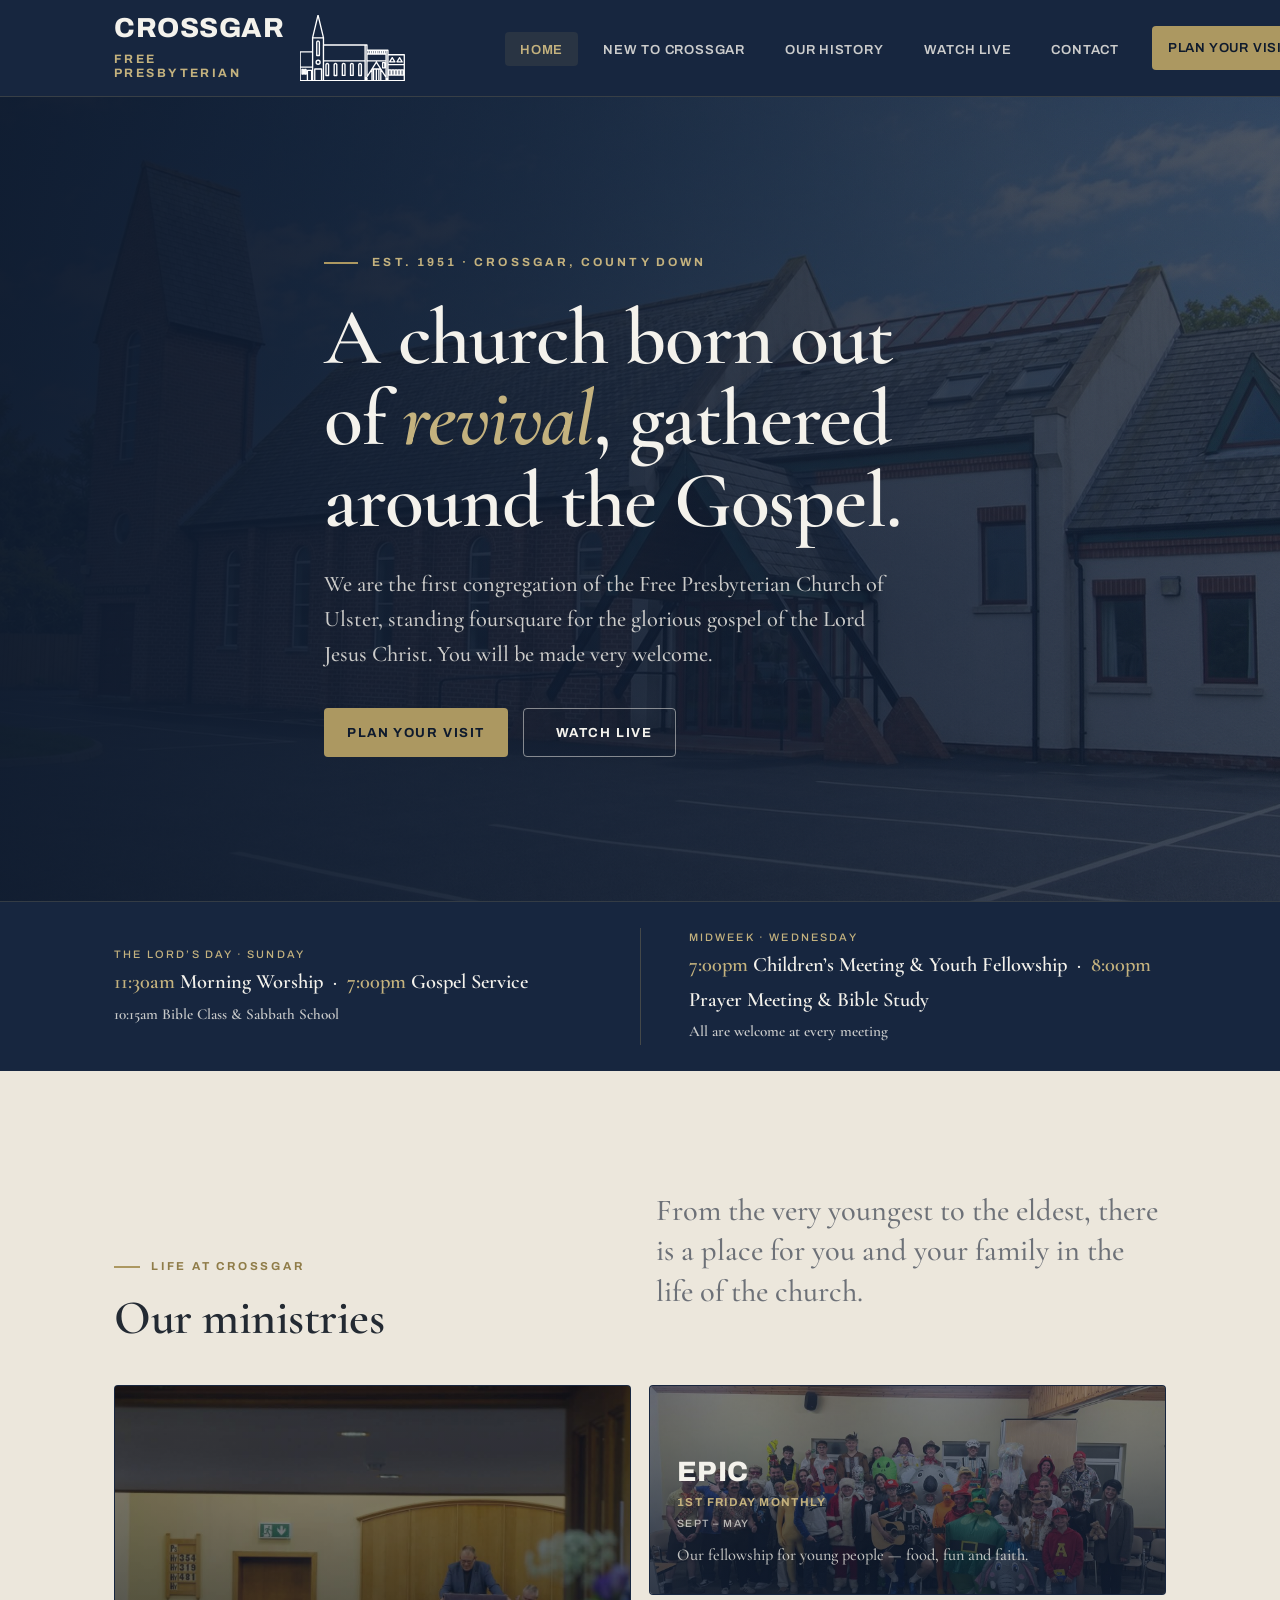
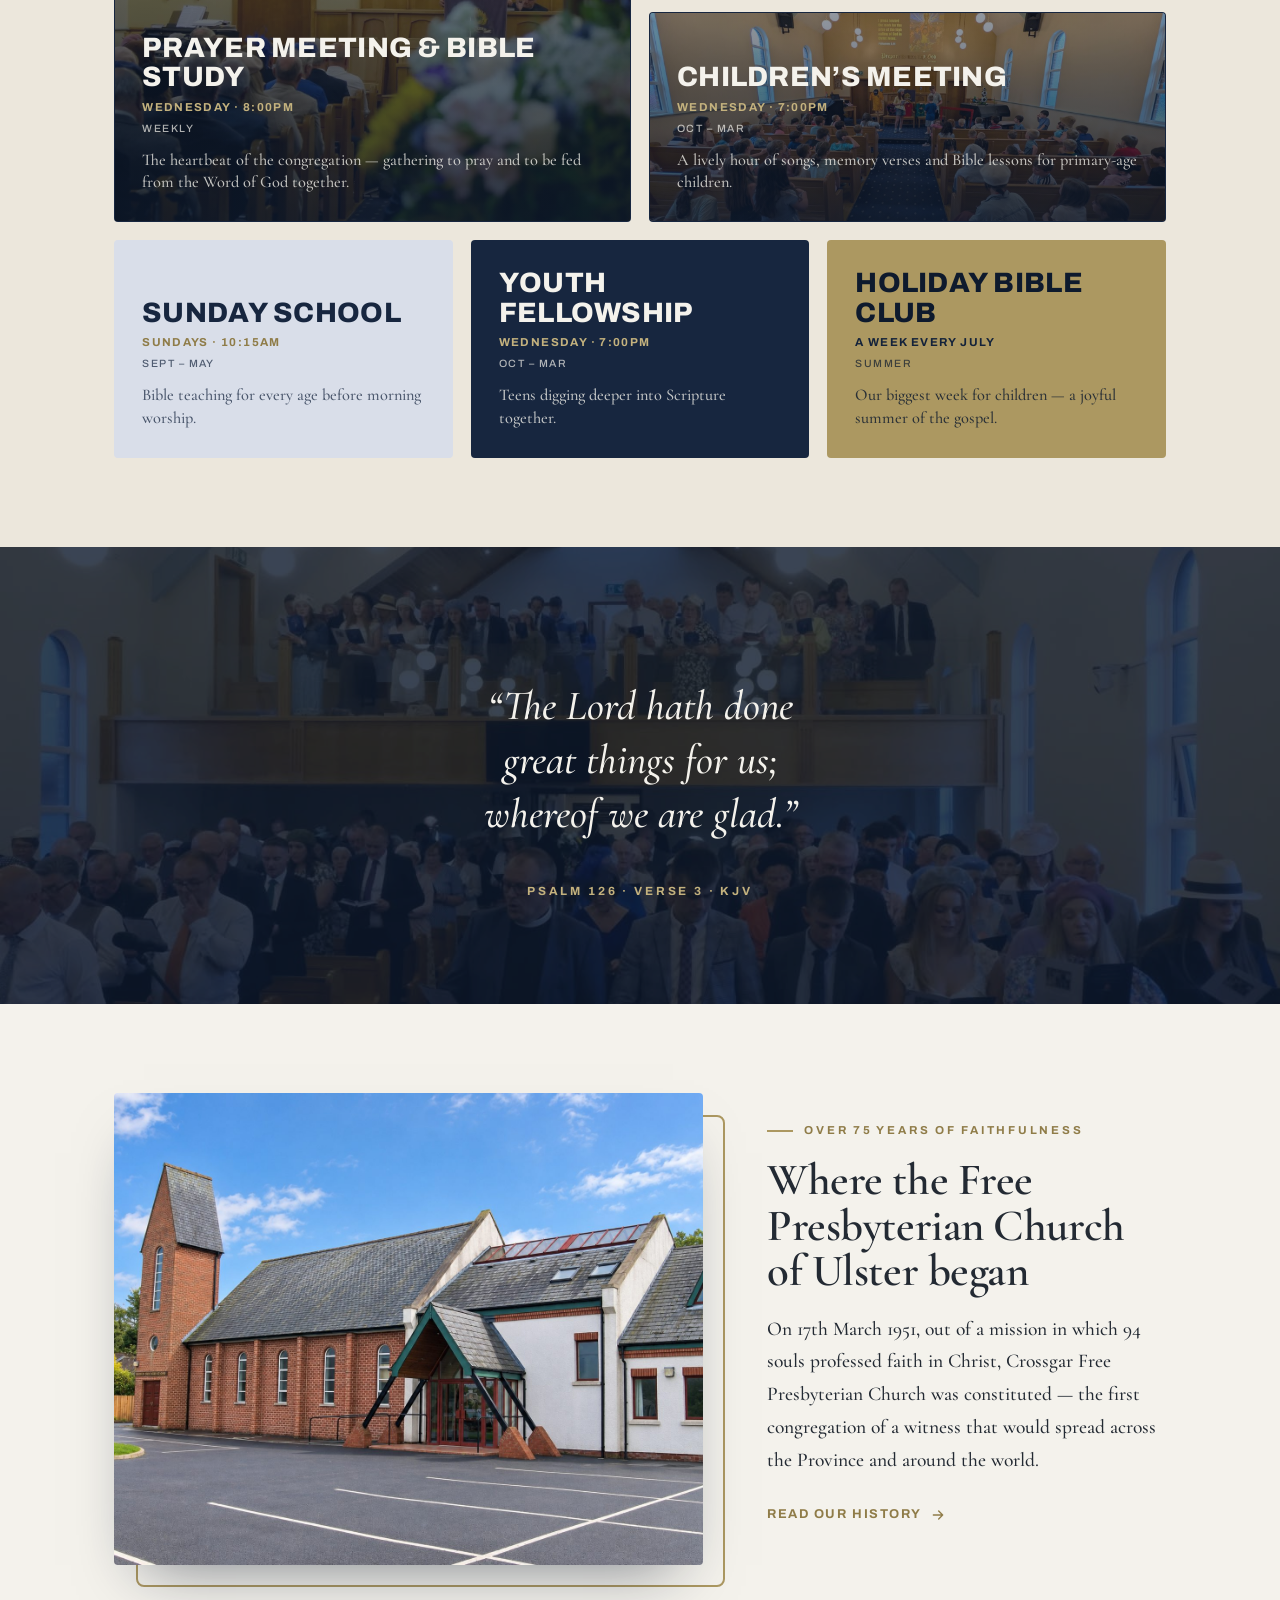
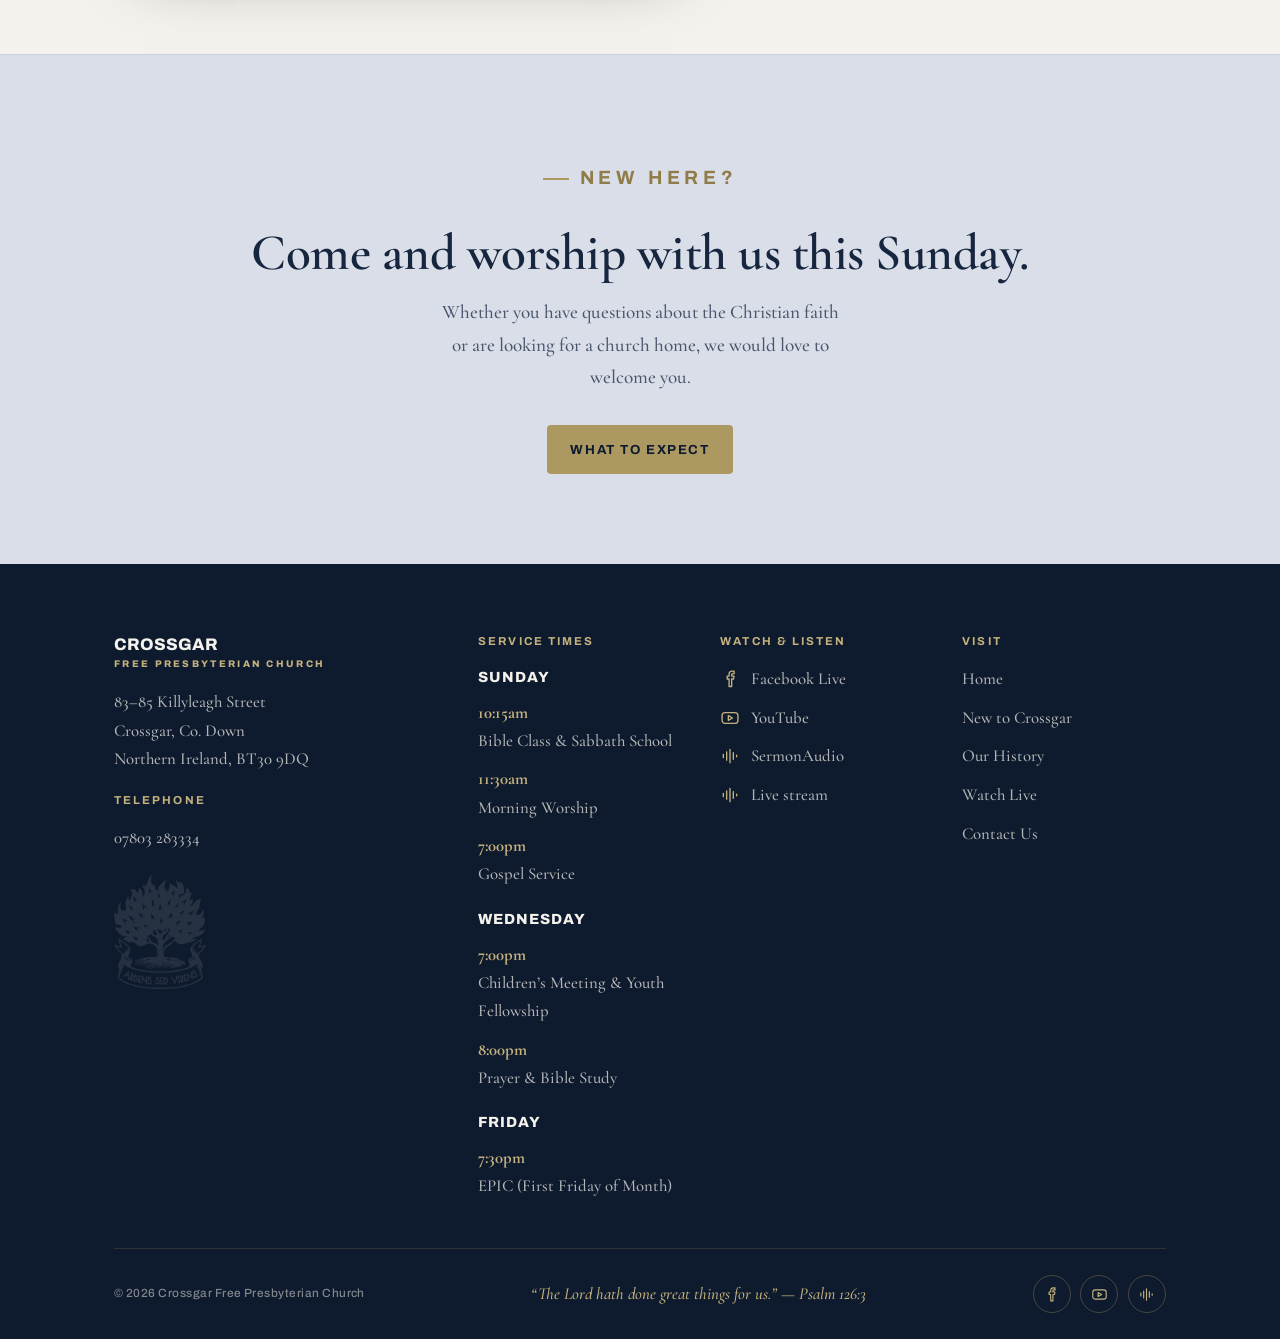
==== commit 5fc05ca1: "Home & footer tweaks: EPIC photo tile, revival shimmer, Gospel Service wording - EPIC ministry tile " ====
--- a/index.html
+++ b/index.html
@@ -31,7 +31,7 @@
   <div class="hero__overlay"></div>
   <div class="wrap hero__inner">
     <p class="hero__est">Est. 1951 &middot; Crossgar, County Down</p>
-    <h1>A church born out of <em>revival</em>, gathered around the gospel.</h1>
+    <h1>A church born out of <em>revival</em>, gathered around the Gospel.</h1>
     <p class="hero__sub">We are the first congregation of the Free Presbyterian Church of Ulster, standing foursquare for the glorious gospel of the Lord Jesus Christ. You will be made very welcome.</p>
     <div class="hero__actions">
       <a class="btn btn--gold" href="new-to-crossgar.html">Plan your visit</a>
@@ -45,7 +45,7 @@
     <div class="services-strip__grid">
       <div class="svc">
         <span class="svc__label">The Lord&rsquo;s Day &middot; Sunday</span>
-        <span class="svc__times"><b>11:30am</b> Morning Worship &nbsp;&middot;&nbsp; <b>7:00pm</b> Evening Worship</span>
+        <span class="svc__times"><b>11:30am</b> Morning Worship &nbsp;&middot;&nbsp; <b>7:00pm</b> Gospel Service</span>
         <span class="svc__times" style="font-size:.95rem;opacity:.8">10:15am Bible Class &amp; Sabbath School</span>
       </div>
       <div class="svc-divider"></div>
@@ -72,7 +72,8 @@
         <h3>Prayer Meeting &amp; Bible Study</h3>
         <div class="tile__meta">Wednesday &middot; 8:00pm</div><div class="tile__season">Weekly</div>
         <p>The heartbeat of the congregation &mdash; gathering to pray and to be fed from the Word of God together.</p>
-      </div></article><article class="tile sp3 tile--gold reveal">
+      </div></article><article class="tile sp3 tile--navy tile--photo reveal">
+      <img class="tile__img" src="assets/epic.jpg" alt="EPIC young people in fancy dress at a fellowship night">
       <div class="tile__body">
         <h3>EPIC</h3>
         <div class="tile__meta">1st Friday monthly</div><div class="tile__season">Sept &ndash; May</div>
@@ -142,10 +143,13 @@
       <address>
         83&ndash;85 Killyleagh Street<br>
         Crossgar, Co. Down<br>
-        Northern Ireland, BT30 9DQ<br>
+        Northern Ireland, BT30 9DQ
+        <h4 style="margin-top:1.3rem">Telephone</h4>
         <a href="tel:+447803283334">07803 283334</a>
       </address>
-      <img class="foot__crest" src="assets/burning-bush-white.png" alt="" aria-hidden="true">
+      <a class="foot__crestLink" href="https://www.freepresbyterian.org/" target="_blank" rel="noopener" aria-label="Free Presbyterian Church of Ulster">
+        <img class="foot__crest" src="assets/burning-bush-white.png" alt="Burning bush emblem of the Free Presbyterian Church of Ulster">
+      </a>
     </div>
     <div class="foot__col">
       <h4>Service Times</h4>
@@ -154,7 +158,7 @@
         <ul class="foot__times">
           <li><b>10:15am</b><br>Bible Class &amp; Sabbath School</li>
           <li><b>11:30am</b><br>Morning Worship</li>
-          <li><b>7:00pm</b><br>Evening Worship</li>
+          <li><b>7:00pm</b><br>Gospel Service</li>
         </ul>
         <p class="foot__svc-day">Wednesday</p>
         <ul class="foot__times">
@@ -188,7 +192,7 @@
     </div>
   </div>
   <div class="foot__bar">
-    <small>&copy; 2026 Crossgar Free Presbyterian Church &middot; First congregation of the Free Presbyterian Church of Ulster, est. 1951</small>
+    <small>&copy; 2026 Crossgar Free Presbyterian Church</small>
     <span class="foot__verse">&ldquo;The Lord hath done great things for us.&rdquo; &mdash; Psalm 126:3</span>
     <div class="socials">
       <a href="https://facebook.com/crossgarfree" target="_blank" rel="noopener" aria-label="Facebook"><svg class="soc-ic" viewBox="0 0 24 24" fill="none" stroke="#ac9861" stroke-width="1.6" stroke-linecap="round" stroke-linejoin="round" aria-hidden="true"><path d="M14 8.5V6.8c0-.8.4-1.3 1.4-1.3H17V2.6h-2.4c-2.5 0-3.7 1.4-3.7 3.7v2.2H8.6V12h2.3v9h3.1v-9h2.3l.5-3.5z"/></svg></a>
--- a/css/styles.css
+++ b/css/styles.css
@@ -205,6 +205,21 @@
 .hero__est::before{content:"";width:34px;height:2px;background:var(--gold);}
 .hero h1{font-family:var(--font-body);font-weight:600;text-transform:none;font-size:clamp(2.7rem,6.4vw,5rem);line-height:1.02;letter-spacing:-.015em;}
 .hero h1 em{font-style:italic;color:var(--gold-soft);}
+/* "revival" catches the light once on load */
+@supports ((-webkit-background-clip:text) or (background-clip:text)){
+  .hero h1 em{
+    background:linear-gradient(100deg,var(--gold-soft) 0 38%,#fff3d6 50%,var(--gold-soft) 62% 100%);
+    background-size:250% 100%;background-position:-35% 0;
+    -webkit-background-clip:text;background-clip:text;
+    -webkit-text-fill-color:transparent;
+  }
+}
+@media (prefers-reduced-motion:no-preference){
+  @supports ((-webkit-background-clip:text) or (background-clip:text)){
+    .hero h1 em{background-position:135% 0;animation:revivalShine 2.4s cubic-bezier(.4,0,.2,1) .45s 1 forwards;}
+  }
+}
+@keyframes revivalShine{to{background-position:-35% 0;}}
 .hero__sub{font-size:clamp(1.15rem,1.9vw,1.4rem);color:rgba(244,242,236,.82);max-width:52ch;margin:1.6rem 0 2.3rem;line-height:1.55;}
 .hero__actions{display:flex;flex-wrap:wrap;gap:.9rem;align-items:center;}
 
@@ -488,7 +503,9 @@
    ===================================================================== */
 .foot{position:relative;overflow:hidden;background:var(--navy-900);color:rgba(244,242,236,.72);padding-block:clamp(3rem,6vw,4.5rem) 0;}
 .foot .wrap{position:relative;z-index:1;}
-.foot__crest{display:block;width:100%;max-width:124px;height:auto;margin-top:1.4rem;opacity:.10;pointer-events:none;}
+.foot__crestLink{display:inline-block;margin-top:1.4rem;}
+.foot__crest{display:block;width:100%;max-width:92px;height:auto;opacity:.10;transition:opacity .25s ease;}
+.foot__crestLink:hover .foot__crest,.foot__crestLink:focus-visible .foot__crest{opacity:.24;}
 .foot__grid{display:grid;grid-template-columns:1.6fr 1fr 1fr 1fr;gap:2.4rem;padding-bottom:3rem;border-bottom:1px solid rgba(172,152,97,.2);}
 @media(max-width:900px){.foot__grid{grid-template-columns:1fr 1fr;gap:2rem;}}
 @media(max-width:520px){.foot__grid{grid-template-columns:1fr;}}
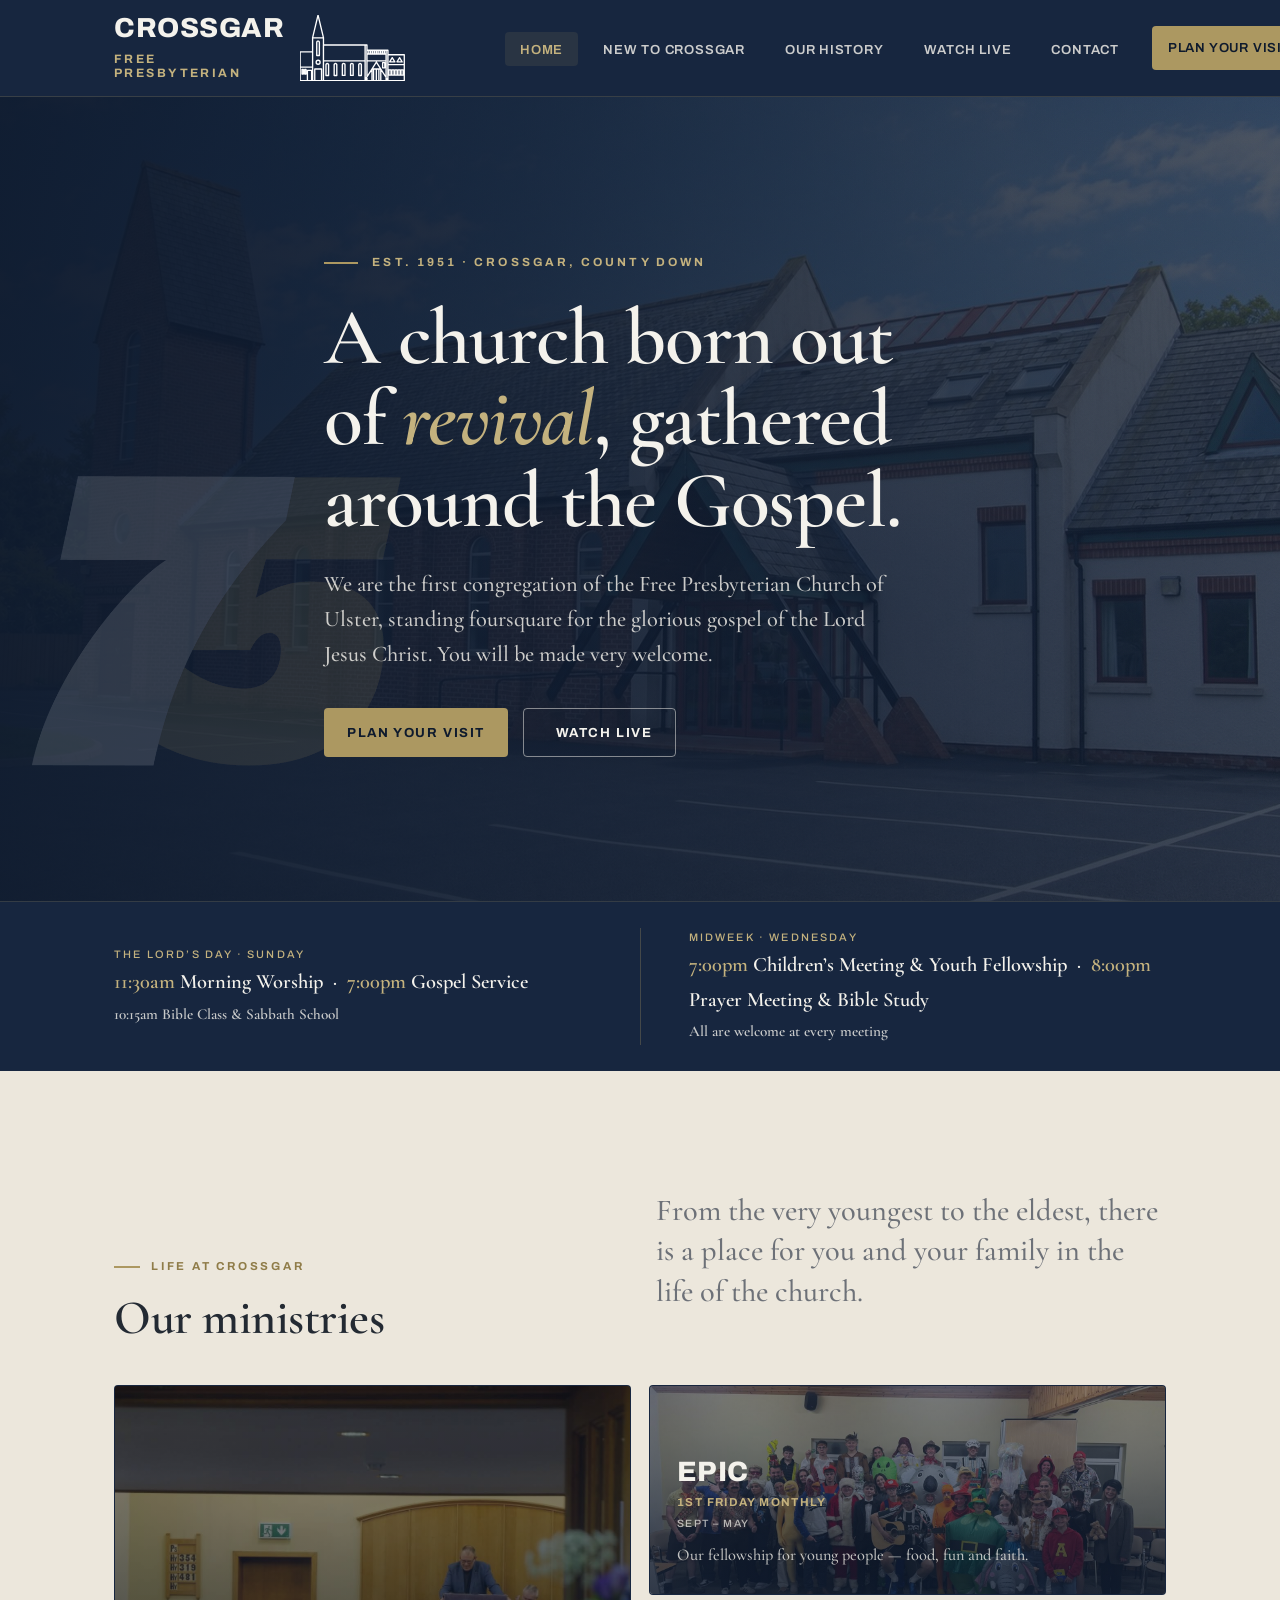
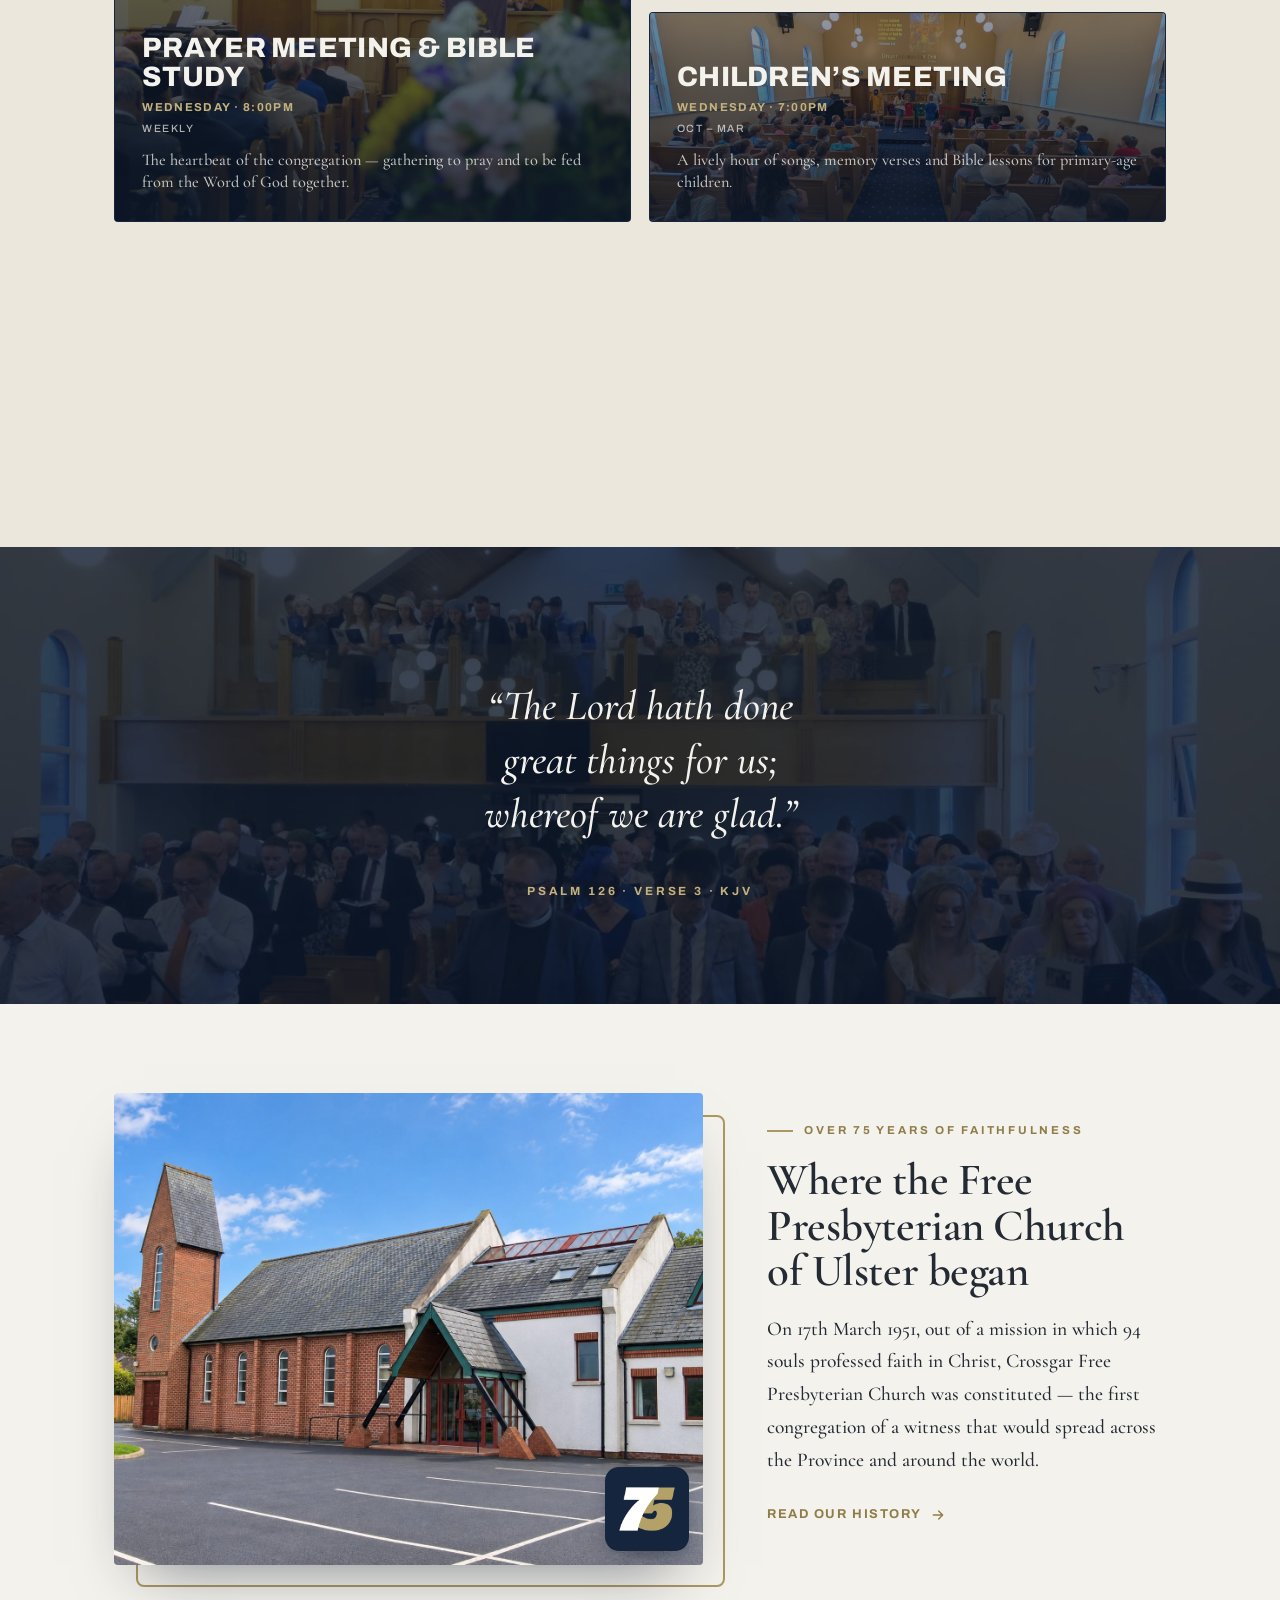
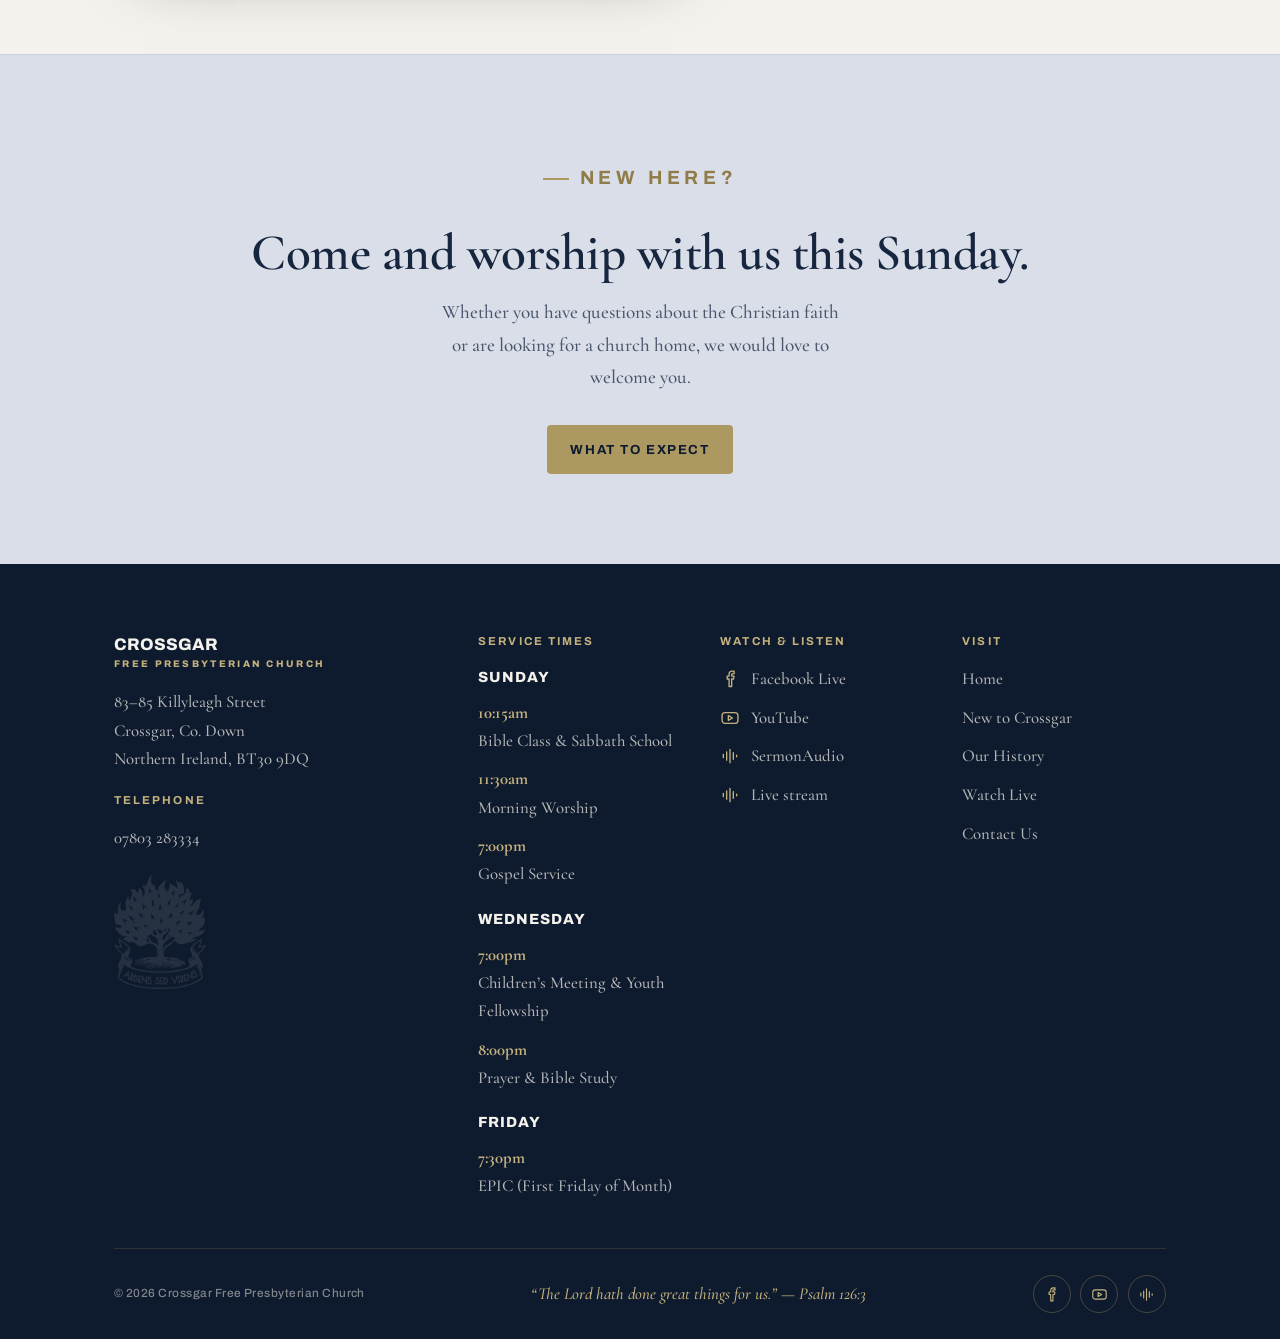
==== commit d817044e: "Add 75th-anniversary branding; "Dr. Glynn Moore" - History: new 75th-anniversary feature band after " ====
--- a/index.html
+++ b/index.html
@@ -29,6 +29,7 @@
 <section class="hero">
   <div class="hero__media"><div class="photo-slot"></div><img class="hero__img" src="assets/hero-church.jpg" alt="Crossgar Free Presbyterian Church building"></div>
   <div class="hero__overlay"></div>
+  <img class="hero__mark75" src="assets/75-mark.png" alt="" aria-hidden="true">
   <div class="wrap hero__inner">
     <p class="hero__est">Est. 1951 &middot; Crossgar, County Down</p>
     <h1>A church born out of <em>revival</em>, gathered around the Gospel.</h1>
@@ -114,7 +115,9 @@
 <section class="section split-band">
   <div class="wrap split split--feature">
     <figure class="split__figure reveal">
-      <div class="split__media"><img class="split__img" src="assets/hero-church.jpg" alt="Crossgar Free Presbyterian Church building"></div>
+      <div class="split__media"><img class="split__img" src="assets/hero-church.jpg" alt="Crossgar Free Presbyterian Church building">
+        <a class="split__badge75" href="https://75.crossgarfpc.org/" target="_blank" rel="noopener" aria-label="75th Anniversary, 1951–2026"><img src="assets/75-brand.png" alt="75th Anniversary, 1951–2026"></a>
+      </div>
     </figure>
     <div>
       <p class="eyebrow">Over 75 years of faithfulness</p>
--- a/css/styles.css
+++ b/css/styles.css
@@ -150,6 +150,12 @@
 .brand__mark path,.brand__mark line,.brand__mark rect,.brand__mark polyline{stroke:var(--gold);}
 .brand__name{font-family:var(--font-head);font-weight:800;font-size:1.72rem;line-height:.92;letter-spacing:.02em;text-transform:uppercase;text-align:left;display:flex;flex-direction:column;justify-content:space-between;height:66px;padding:1px 0;}
 .brand__name span{display:block;font-size:.76rem;line-height:1.16;letter-spacing:.2em;color:var(--gold-soft);font-weight:700;margin-top:0;}
+/* mobile: scale the emblem + wordmark down a touch */
+@media(max-width:600px){
+  .brand__mark.brand__mark--logo{height:46px;}
+  .brand__name{font-size:1.2rem;height:46px;}
+  .brand__name span{font-size:.56rem;}
+}
 
 .nav__links{display:flex;align-items:center;gap:.6rem;list-style:none;margin:0;padding:0;}
 .nav__links a{
@@ -197,6 +203,9 @@
   background-image:url("data:image/svg+xml,%3Csvg xmlns='http://www.w3.org/2000/svg' width='120' height='120'%3E%3Cfilter id='n'%3E%3CfeTurbulence type='fractalNoise' baseFrequency='.9' numOctaves='2'/%3E%3C/filter%3E%3Crect width='100%25' height='100%25' filter='url(%23n)'/%3E%3C/svg%3E");
 }
 .hero__overlay{position:absolute;inset:0;z-index:-1;background:linear-gradient(90deg, rgba(14,26,45,.92) 0%, rgba(14,26,45,.72) 42%, rgba(14,26,45,.35) 100%);}
+/* very subtle oversized 75 watermark to the left of the hero */
+.hero__mark75{position:absolute;z-index:-1;left:-5%;bottom:0;width:min(560px,52vw);height:auto;opacity:.13;pointer-events:none;}
+@media(max-width:700px){.hero__mark75{width:78vw;left:-14%;opacity:.11;}}
 .hero__watermark{position:absolute;right:-4%;bottom:-8%;width:min(46%,520px);opacity:.10;z-index:-1;}
 .hero__watermark path,.hero__watermark line,.hero__watermark rect,.hero__watermark polyline{stroke:var(--gold-soft);}
 
@@ -362,6 +371,22 @@
 .split__figure::after{content:"";position:absolute;inset:0;transform:translate(22px,22px);border:2px solid var(--gold);border-radius:8px;z-index:0;pointer-events:none;}
 .split--feature .split__media{aspect-ratio:5/4;border:none;z-index:1;box-shadow:0 30px 60px -30px rgba(14,26,45,.55);}
 .split__badge{position:absolute;left:-16px;bottom:30px;z-index:2;background:var(--navy);color:var(--paper);font-family:var(--font-ui);font-weight:700;letter-spacing:.16em;text-transform:uppercase;font-size:.68rem;line-height:1;padding:.75rem 1.15rem;border-radius:4px;box-shadow:0 16px 34px -16px rgba(14,26,45,.7);}
+/* subtle 75th-anniversary badge tucked on the home history photo */
+.split__badge75{position:absolute;right:14px;bottom:14px;z-index:2;width:84px;height:84px;display:block;border-radius:14px;overflow:hidden;box-shadow:0 10px 26px -8px rgba(14,26,45,.6);transition:transform .25s ease;}
+.split__badge75 img{display:block;width:100%;height:100%;}
+.split__badge75:hover{transform:translateY(-2px);}
+@media(max-width:560px){.split__badge75{width:64px;height:64px;right:10px;bottom:10px;}}
+
+/* history page: 75th-anniversary feature band */
+.section75{background:var(--mist);color:var(--navy);}
+.section75__inner{display:flex;align-items:center;gap:2.6rem;max-width:880px;margin-inline:auto;}
+.section75__badgeLink{display:block;flex:none;transition:transform .25s ease;}
+.section75__badgeLink:hover{transform:translateY(-3px);}
+.section75__badge{width:168px;height:168px;display:block;border-radius:20px;box-shadow:0 16px 38px -14px rgba(14,26,45,.5);}
+.section75 .eyebrow{color:var(--gold-deep);}
+.section75 h2{font-family:var(--font-body);font-weight:600;font-size:clamp(1.9rem,3.6vw,2.8rem);letter-spacing:-.01em;margin:.25rem 0 .7rem;}
+.section75__body p{margin:0 0 1.4rem;max-width:52ch;}
+@media(max-width:620px){.section75__inner{flex-direction:column;text-align:center;gap:1.5rem;}.section75__body p{margin-inline:auto;}}
 .split__badge b{display:block;color:var(--gold-soft);font-family:var(--font-head);font-size:1.4rem;letter-spacing:.04em;margin-top:.35rem;}
 .split__media .photo-slot{background:
   radial-gradient(120% 90% at 20% 10%, rgba(172,152,97,.22), transparent 55%),
@@ -508,7 +533,10 @@
 .foot__crestLink:hover .foot__crest,.foot__crestLink:focus-visible .foot__crest{opacity:.24;}
 .foot__grid{display:grid;grid-template-columns:1.6fr 1fr 1fr 1fr;gap:2.4rem;padding-bottom:3rem;border-bottom:1px solid rgba(172,152,97,.2);}
 @media(max-width:900px){.foot__grid{grid-template-columns:1fr 1fr;gap:2rem;}}
-@media(max-width:520px){.foot__grid{grid-template-columns:1fr;}}
+@media(max-width:520px){.foot__grid{grid-template-columns:1fr;}
+  /* on phones, move address / telephone / crest below the other columns */
+  .foot__grid > .foot__col:first-child{order:1;margin-top:.6rem;}
+}
 .foot__brand{display:flex;gap:.85rem;align-items:flex-start;color:var(--paper);margin-bottom:1.2rem;}
 .foot__brand .brand__mark{width:40px;height:48px;}
 .foot__brandName{font-family:var(--font-head);font-weight:800;text-transform:uppercase;font-size:1.05rem;line-height:1.05;}
@@ -549,6 +577,7 @@
   }
   .nav__links.open{transform:none;}
   .nav__links a{padding:1.35rem 0;border-bottom:1px solid rgba(172,152,97,.12);font-size:.95rem;}
+  .nav__links a:not(.btn){background:none;border-radius:0;}
   .nav__cta{margin:1rem 0 0;}
   .nav__cta .btn{width:100%;justify-content:center;}
 }
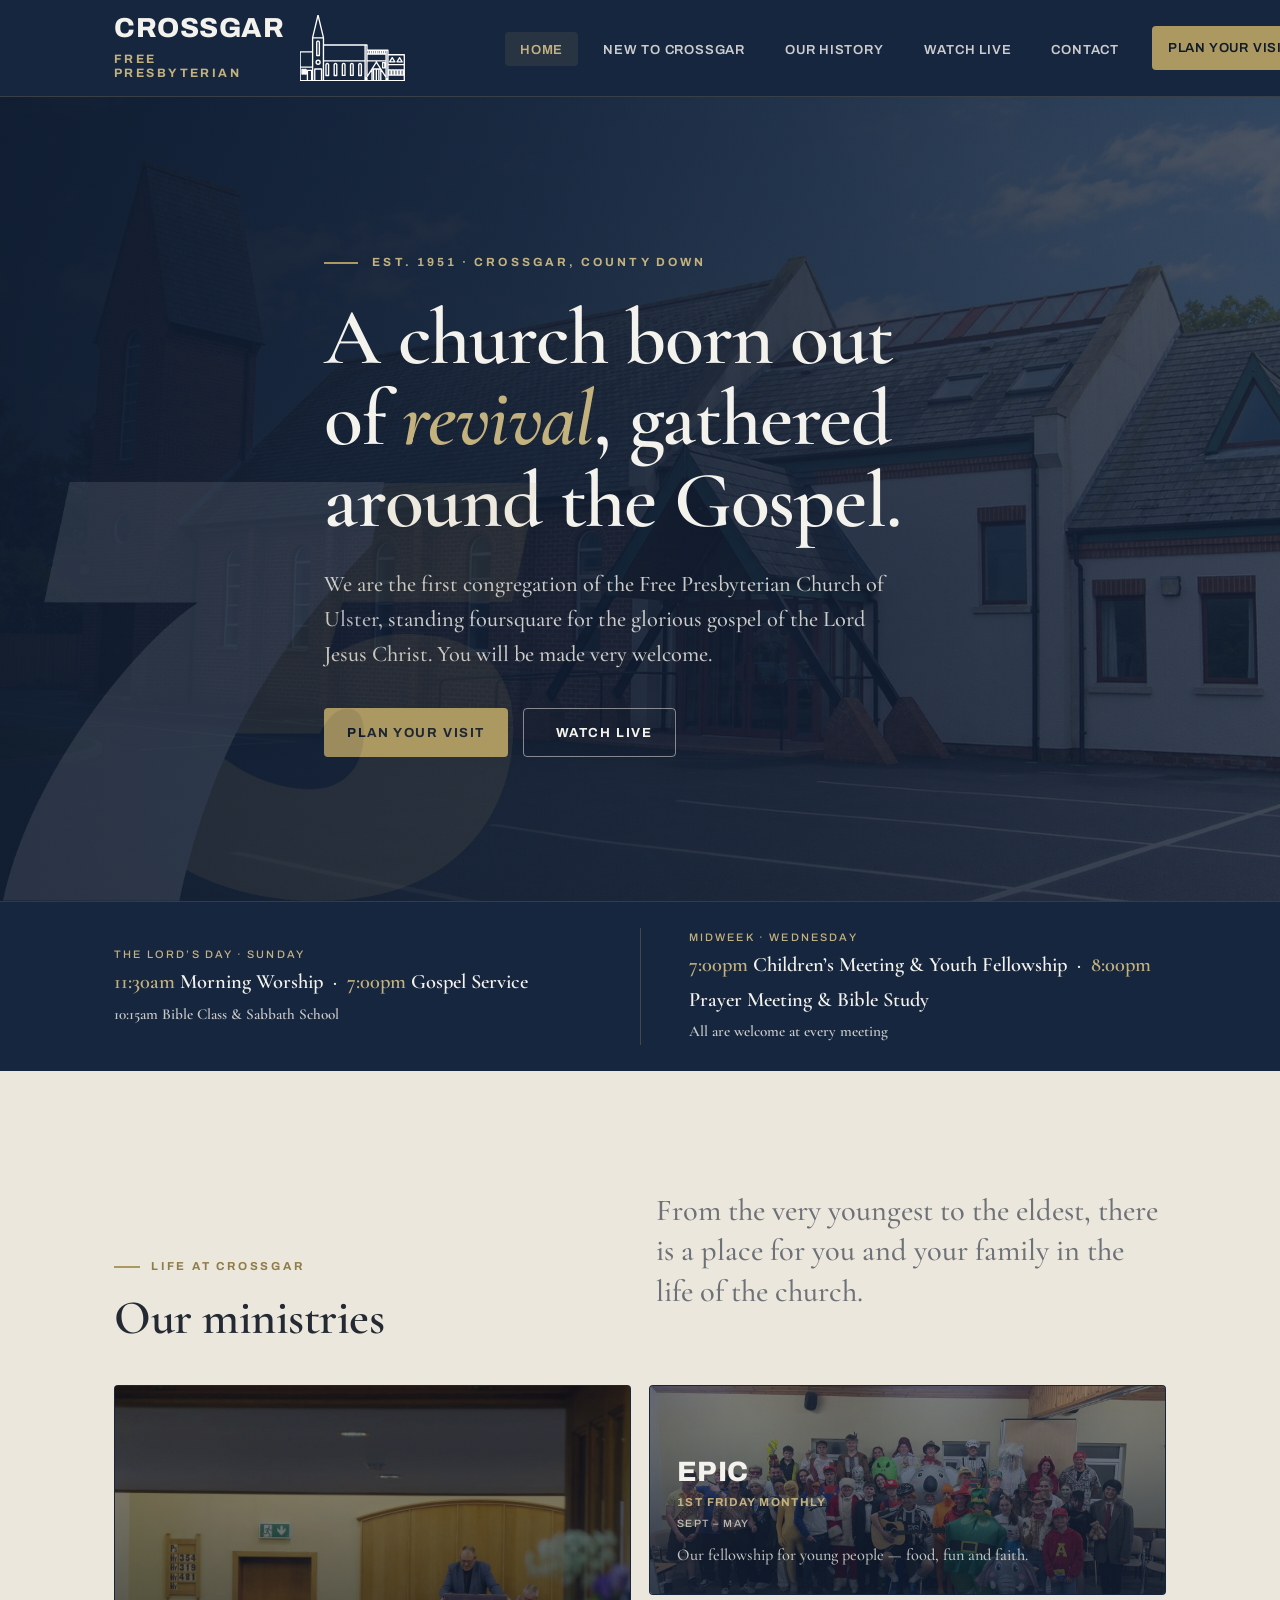
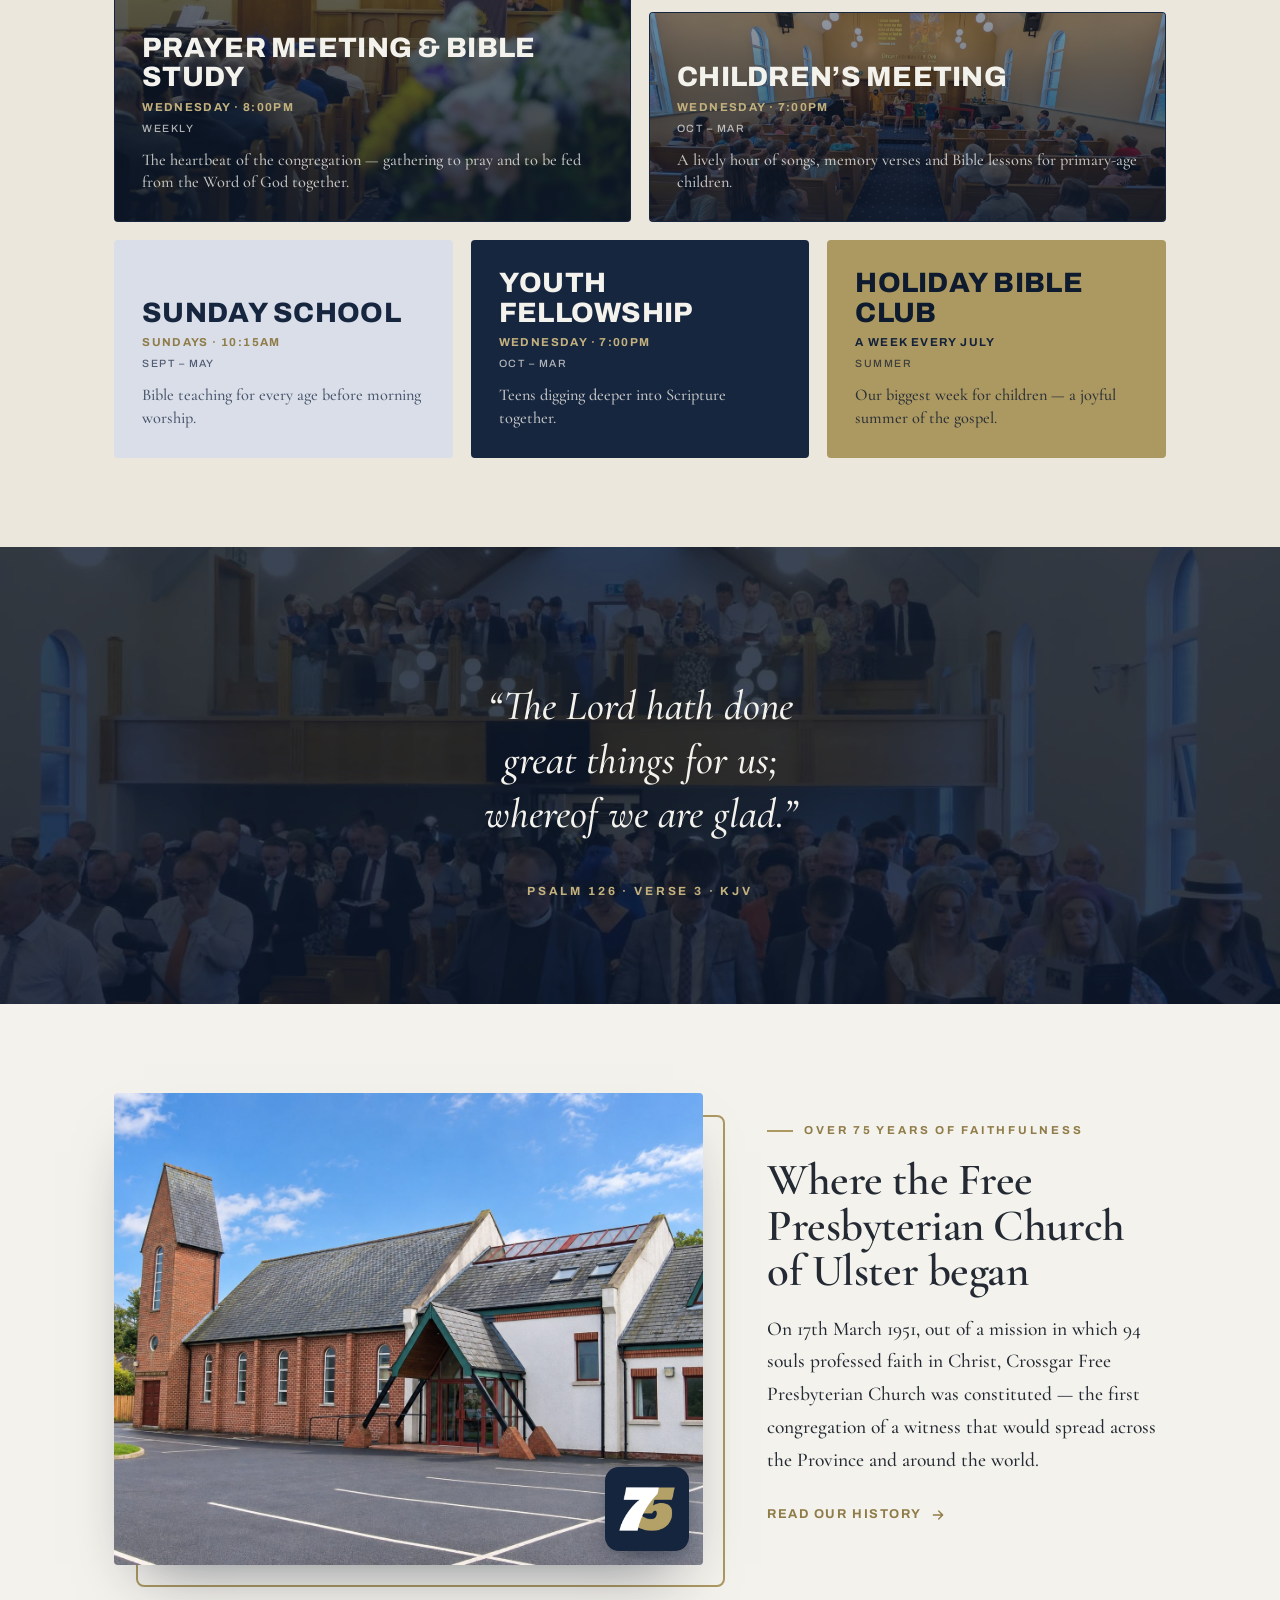
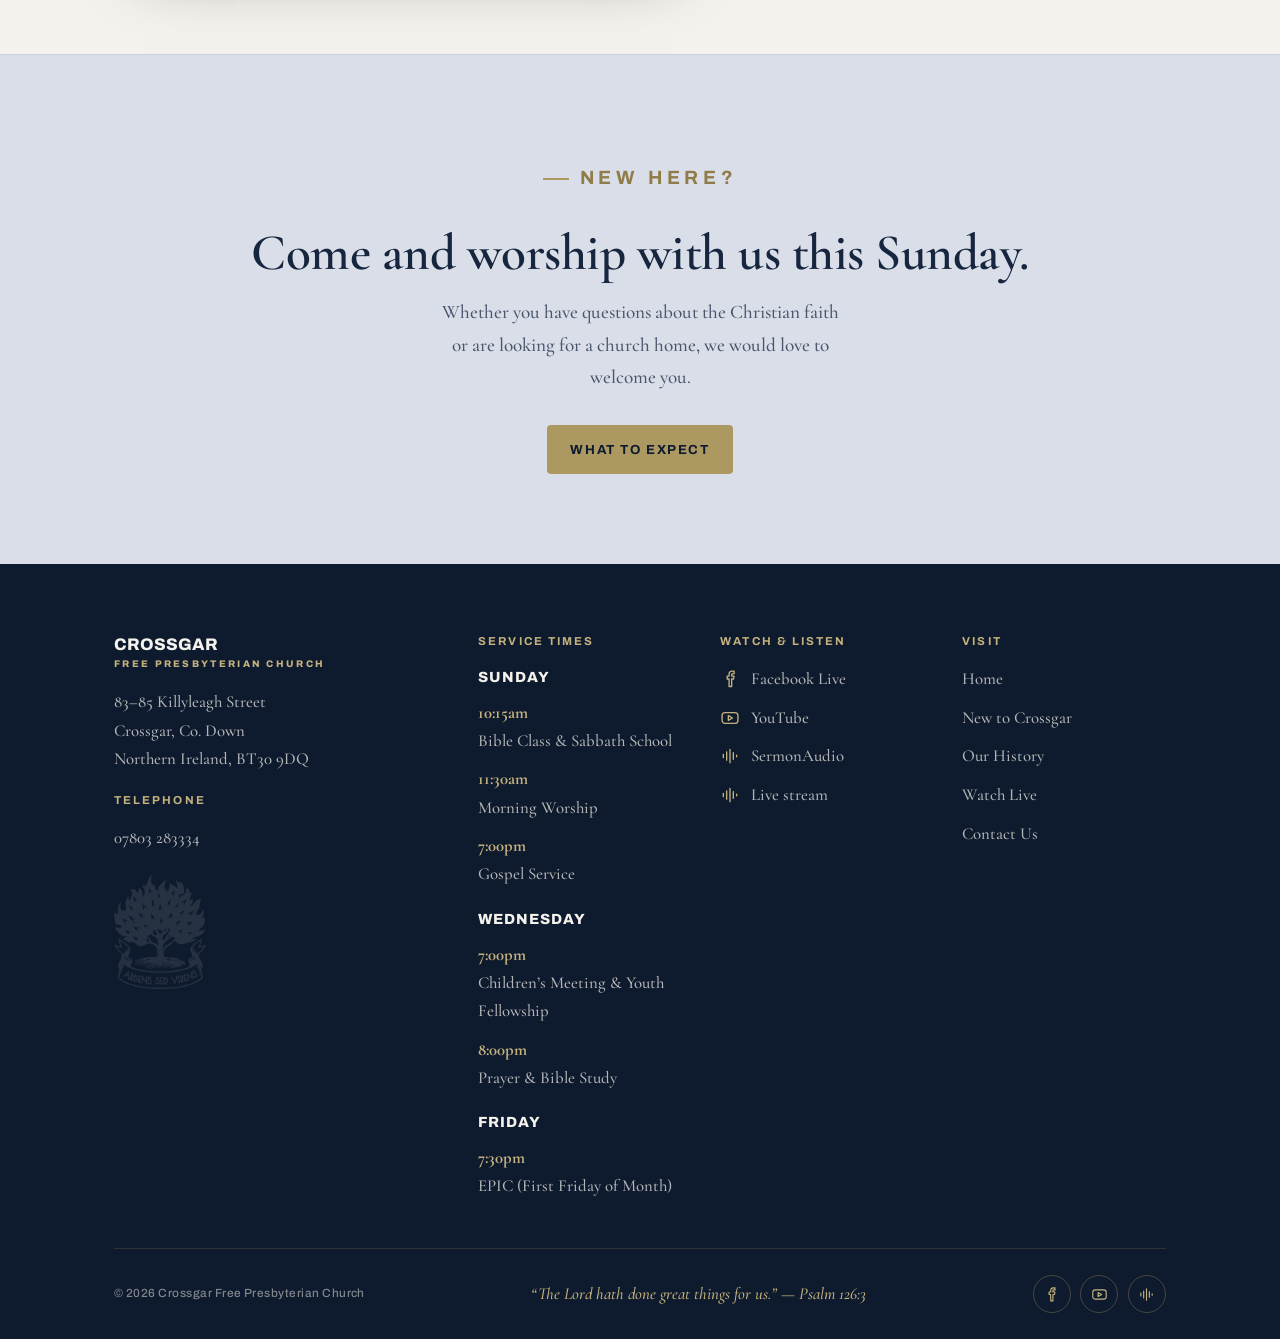
==== commit a1364eba: "Home 75 watermark: rest on services strip, cleaner cut-out, flush-left, 10% opacity - Move the overs" ====
--- a/index.html
+++ b/index.html
@@ -29,7 +29,6 @@
 <section class="hero">
   <div class="hero__media"><div class="photo-slot"></div><img class="hero__img" src="assets/hero-church.jpg" alt="Crossgar Free Presbyterian Church building"></div>
   <div class="hero__overlay"></div>
-  <img class="hero__mark75" src="assets/75-mark.png" alt="" aria-hidden="true">
   <div class="wrap hero__inner">
     <p class="hero__est">Est. 1951 &middot; Crossgar, County Down</p>
     <h1>A church born out of <em>revival</em>, gathered around the Gospel.</h1>
@@ -42,6 +41,7 @@
 </section>
 
 <section class="services-strip">
+  <img class="strip-mark75" src="assets/75-mark.png" alt="" aria-hidden="true">
   <div class="wrap">
     <div class="services-strip__grid">
       <div class="svc">
--- a/css/styles.css
+++ b/css/styles.css
@@ -203,9 +203,6 @@
   background-image:url("data:image/svg+xml,%3Csvg xmlns='http://www.w3.org/2000/svg' width='120' height='120'%3E%3Cfilter id='n'%3E%3CfeTurbulence type='fractalNoise' baseFrequency='.9' numOctaves='2'/%3E%3C/filter%3E%3Crect width='100%25' height='100%25' filter='url(%23n)'/%3E%3C/svg%3E");
 }
 .hero__overlay{position:absolute;inset:0;z-index:-1;background:linear-gradient(90deg, rgba(14,26,45,.92) 0%, rgba(14,26,45,.72) 42%, rgba(14,26,45,.35) 100%);}
-/* very subtle oversized 75 watermark to the left of the hero */
-.hero__mark75{position:absolute;z-index:-1;left:-5%;bottom:0;width:min(560px,52vw);height:auto;opacity:.13;pointer-events:none;}
-@media(max-width:700px){.hero__mark75{width:78vw;left:-14%;opacity:.11;}}
 .hero__watermark{position:absolute;right:-4%;bottom:-8%;width:min(46%,520px);opacity:.10;z-index:-1;}
 .hero__watermark path,.hero__watermark line,.hero__watermark rect,.hero__watermark polyline{stroke:var(--gold-soft);}
 
@@ -240,7 +237,11 @@
 .hero__slotTag::before{content:"";width:9px;height:9px;border:1.5px solid rgba(244,242,236,.4);border-radius:50%;}
 
 /* Service strip beneath hero */
-.services-strip{background:var(--navy);color:var(--paper);border-top:1px solid rgba(172,152,97,.2);}
+.services-strip{background:var(--navy);color:var(--paper);border-top:1px solid rgba(172,152,97,.2);position:relative;}
+/* oversized 75 resting on top of the services strip, subtle */
+.strip-mark75{position:absolute;left:0;bottom:100%;width:min(540px,58vw);height:auto;opacity:.10;pointer-events:none;z-index:0;}
+.services-strip .wrap{position:relative;z-index:1;}
+@media(max-width:700px){.strip-mark75{width:79vw;opacity:.10;}}
 .services-strip__grid{display:grid;grid-template-columns:1fr auto 1fr;align-items:center;gap:clamp(1rem,4vw,3rem);padding-block:1.6rem;}
 .svc{display:flex;flex-direction:column;gap:.15rem;}
 .svc__label{font-family:var(--font-ui);font-size:.68rem;letter-spacing:.2em;text-transform:uppercase;color:var(--gold-soft);}
